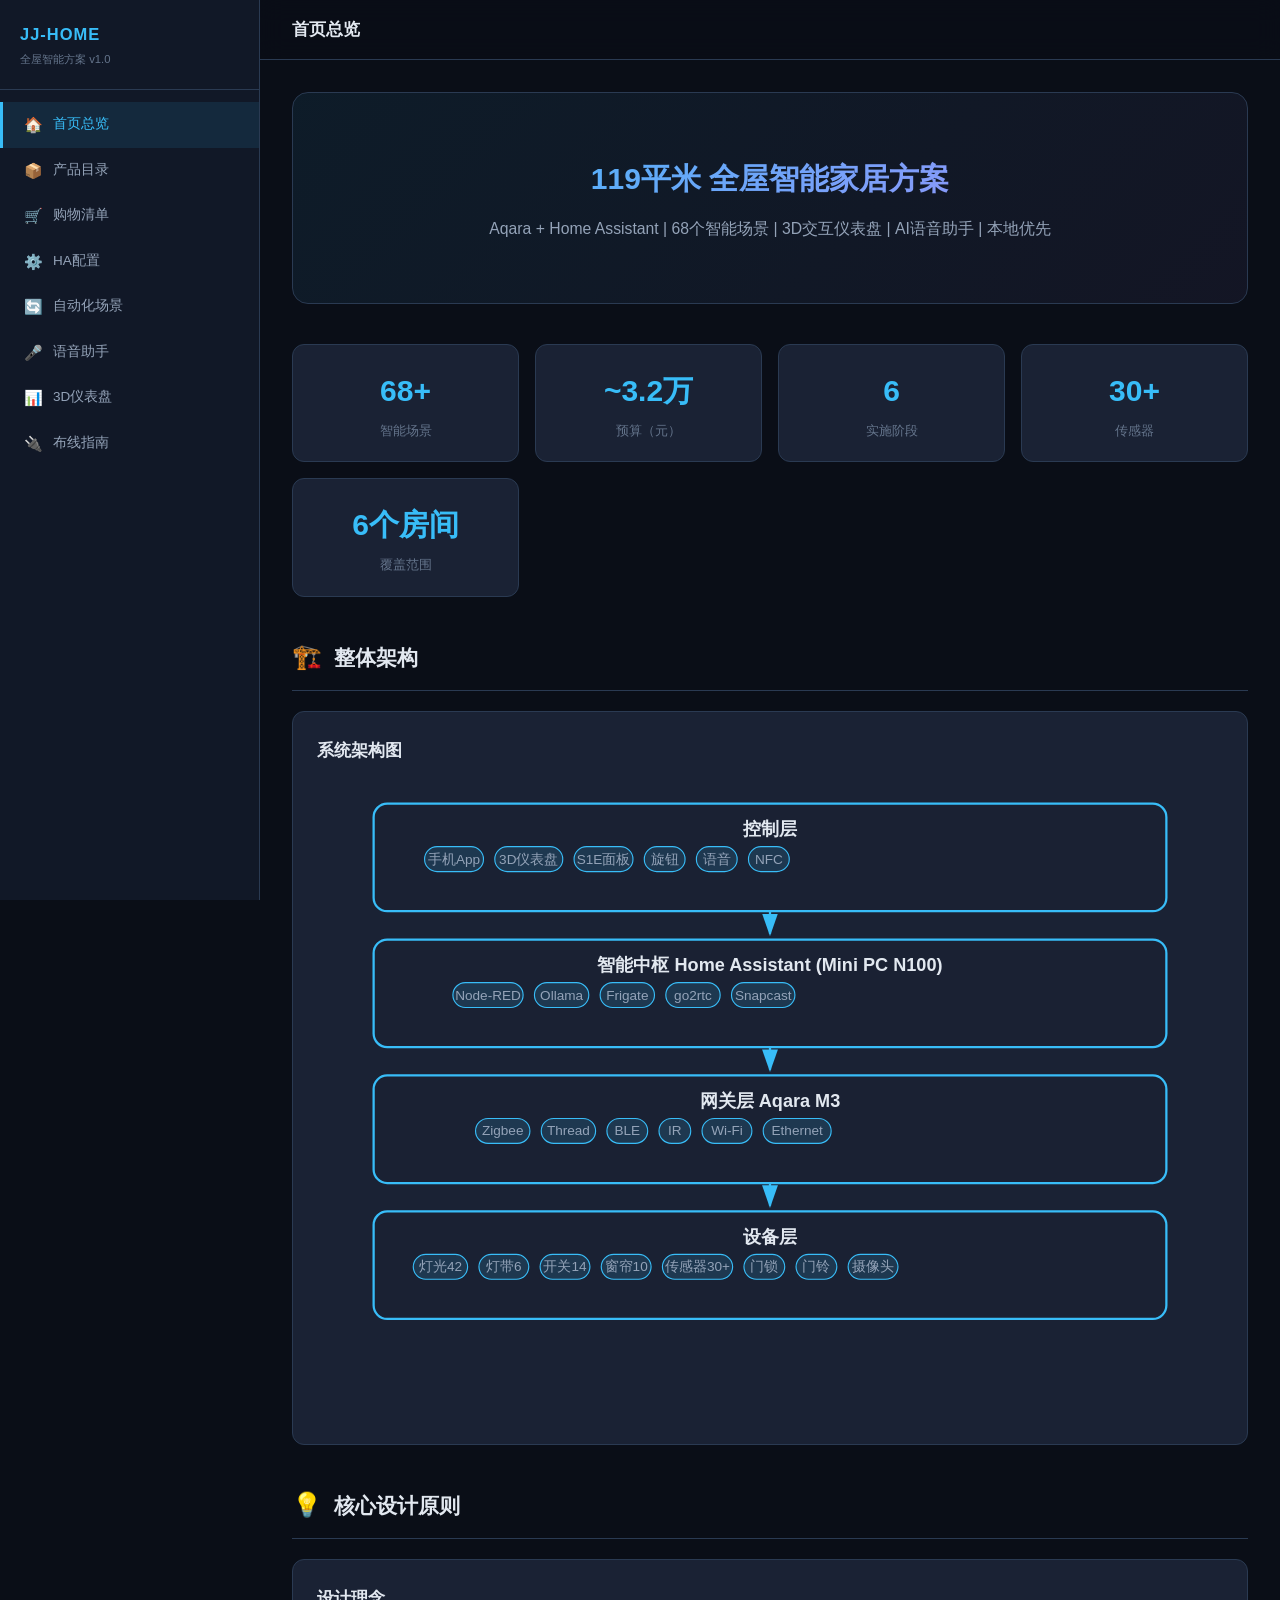
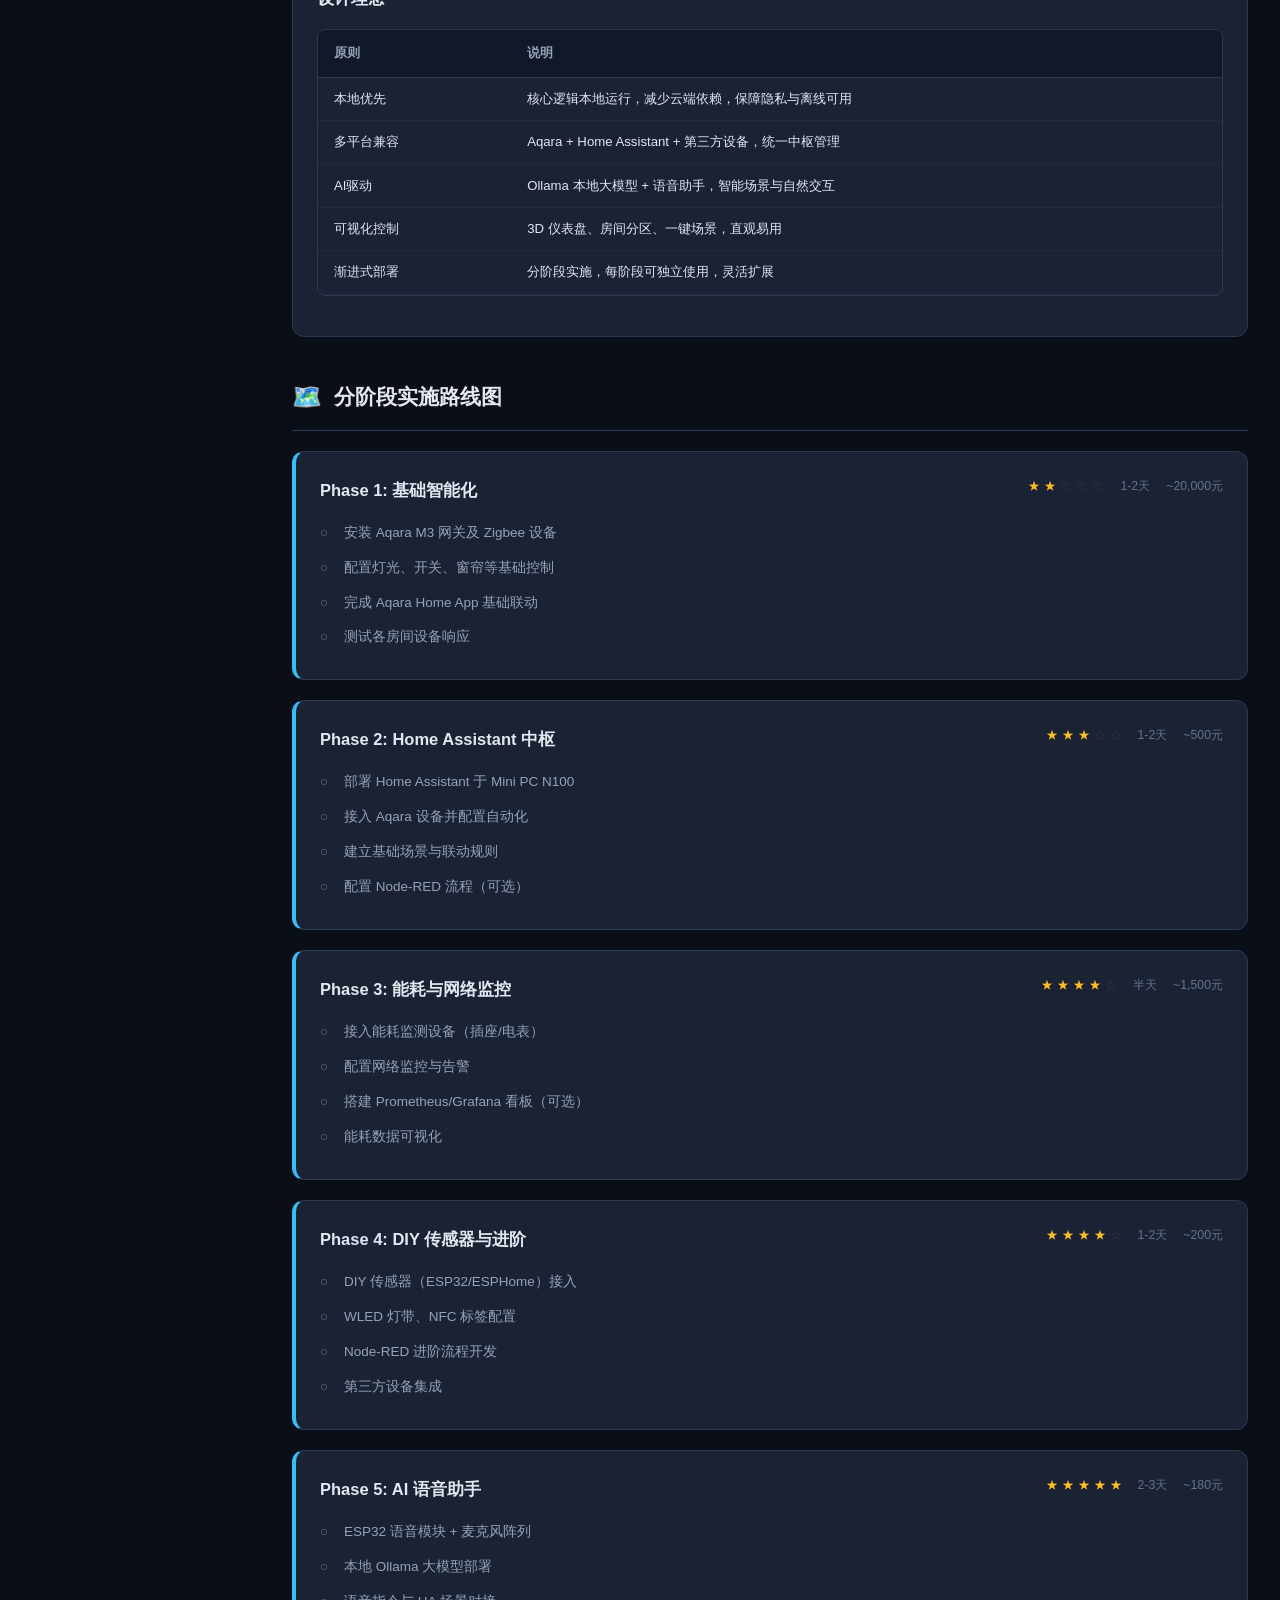
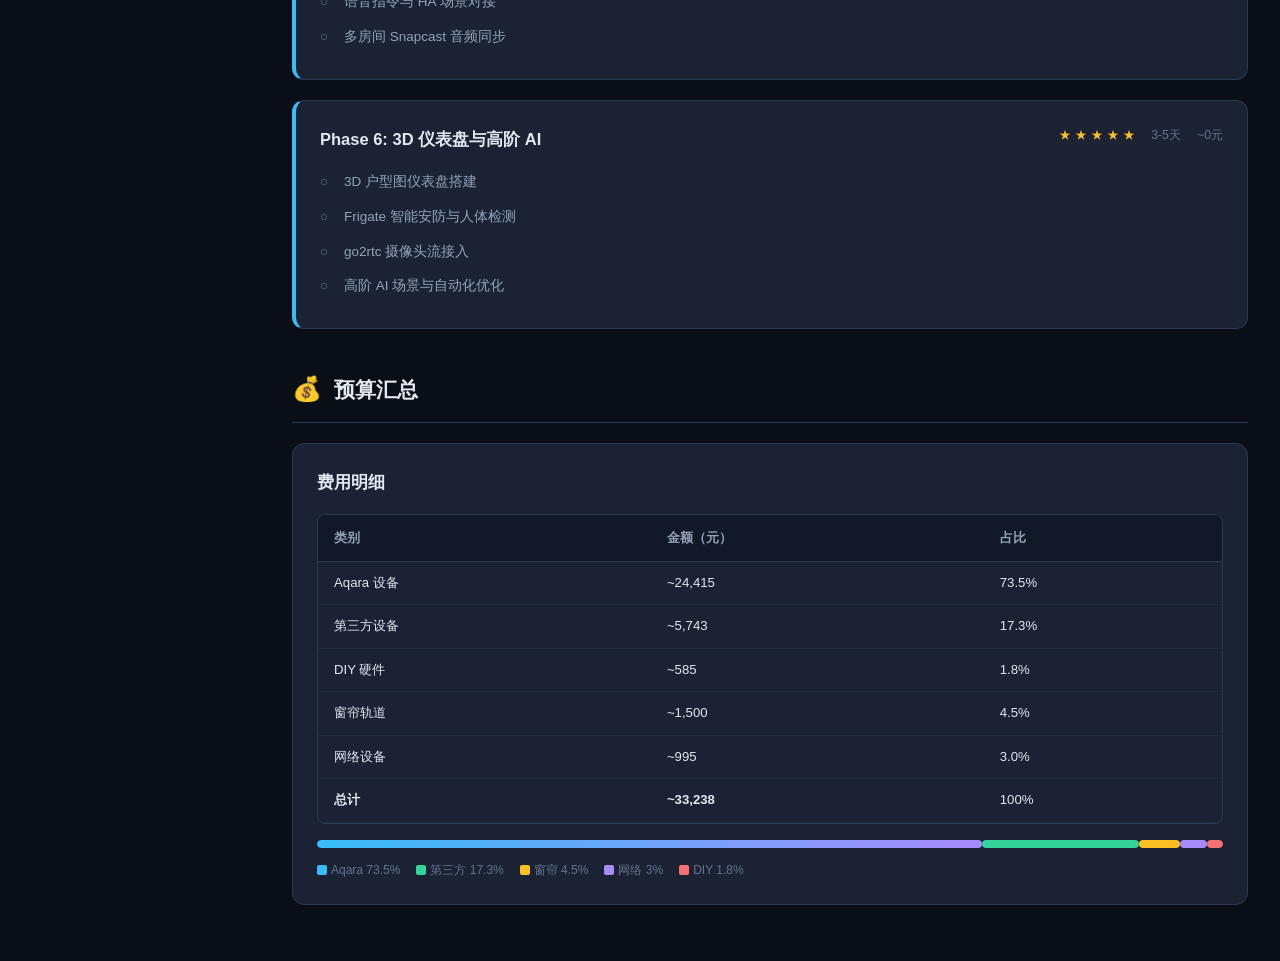
==== site/index.html @ d819ae67 "feat: 全屋智能方案 v1.0 — 完整文档、前端页面及 AI Skills 包含内容： - Aqara 产品目录（已验证官网/京东购买链接） - 购物清单（按批次分组，含预算汇总） - Home" ====
<!DOCTYPE html>
<html lang="zh-CN">
<head>
  <meta charset="UTF-8">
  <meta name="viewport" content="width=device-width, initial-scale=1.0">
  <title>JJ-HOME 全屋智能方案 | 首页总览</title>
  <link rel="stylesheet" href="css/style.css">
</head>
<body>
  <!-- 移动端遮罩 -->
  <div class="overlay" aria-hidden="true"></div>

  <!-- 侧边栏 -->
  <aside class="sidebar">
    <div class="sidebar-header">
      <h1>JJ-HOME</h1>
      <p class="subtitle">全屋智能方案 v1.0</p>
    </div>
    <nav class="sidebar-nav">
      <a href="index.html"><span class="nav-icon">🏠</span> 首页总览</a>
      <a href="products.html"><span class="nav-icon">📦</span> 产品目录</a>
      <a href="shopping.html"><span class="nav-icon">🛒</span> 购物清单</a>
      <a href="ha-setup.html"><span class="nav-icon">⚙️</span> HA配置</a>
      <a href="automations.html"><span class="nav-icon">🔄</span> 自动化场景</a>
      <a href="voice.html"><span class="nav-icon">🎤</span> 语音助手</a>
      <a href="dashboard.html"><span class="nav-icon">📊</span> 3D仪表盘</a>
      <a href="wiring.html"><span class="nav-icon">🔌</span> 布线指南</a>
    </nav>
  </aside>

  <!-- 主内容区 -->
  <main class="main">
    <header class="header">
      <button class="hamburger" aria-label="打开菜单">☰</button>
      <h1 class="page-title">首页总览</h1>
    </header>

    <div class="content">
      <!-- Hero 区域 -->
      <section class="hero">
        <h2>119平米 全屋智能家居方案</h2>
        <p>Aqara + Home Assistant | 68个智能场景 | 3D交互仪表盘 | AI语音助手 | 本地优先</p>
      </section>

      <!-- 统计卡片 -->
      <section class="stats-grid">
        <div class="stat-card">
          <div class="stat-value">68+</div>
          <div class="stat-label">智能场景</div>
        </div>
        <div class="stat-card">
          <div class="stat-value">~3.2万</div>
          <div class="stat-label">预算（元）</div>
        </div>
        <div class="stat-card">
          <div class="stat-value">6</div>
          <div class="stat-label">实施阶段</div>
        </div>
        <div class="stat-card">
          <div class="stat-value">30+</div>
          <div class="stat-label">传感器</div>
        </div>
        <div class="stat-card">
          <div class="stat-value">6个房间</div>
          <div class="stat-label">覆盖范围</div>
        </div>
      </section>

      <!-- 整体架构 -->
      <section class="section-header">
        <span class="section-icon">🏗️</span>
        <h2>整体架构</h2>
      </section>
      <div class="card">
        <h3>系统架构图</h3>
        <div class="svg-diagram">
          <svg viewBox="0 0 800 550" xmlns="http://www.w3.org/2000/svg">
          <defs>
            <marker id="arrowhead" markerWidth="10" markerHeight="7" refX="9" refY="3.5" orient="auto">
              <polygon points="0 0, 10 3.5, 0 7" fill="#38bdf8"/>
            </marker>
          </defs>
          <!-- Layer 1: 控制层 -->
          <rect x="50" y="20" width="700" height="95" rx="12" ry="12" fill="rgba(26, 34, 52, 0.9)" stroke="#38bdf8" stroke-width="2"/>
          <text x="400" y="48" text-anchor="middle" fill="#e2e8f0" font-size="16" font-weight="600">控制层</text>
          <g fill="#94a3b8" font-size="12">
            <rect x="95" y="58" width="52" height="22" rx="11" ry="11" fill="rgba(56, 189, 248, 0.15)" stroke="#38bdf8" stroke-width="1"/>
            <text x="121" y="73" text-anchor="middle">手机App</text>
            <rect x="157" y="58" width="60" height="22" rx="11" ry="11" fill="rgba(56, 189, 248, 0.15)" stroke="#38bdf8" stroke-width="1"/>
            <text x="187" y="73" text-anchor="middle">3D仪表盘</text>
            <rect x="227" y="58" width="52" height="22" rx="11" ry="11" fill="rgba(56, 189, 248, 0.15)" stroke="#38bdf8" stroke-width="1"/>
            <text x="253" y="73" text-anchor="middle">S1E面板</text>
            <rect x="289" y="58" width="36" height="22" rx="11" ry="11" fill="rgba(56, 189, 248, 0.15)" stroke="#38bdf8" stroke-width="1"/>
            <text x="307" y="73" text-anchor="middle">旋钮</text>
            <rect x="335" y="58" width="36" height="22" rx="11" ry="11" fill="rgba(56, 189, 248, 0.15)" stroke="#38bdf8" stroke-width="1"/>
            <text x="353" y="73" text-anchor="middle">语音</text>
            <rect x="381" y="58" width="36" height="22" rx="11" ry="11" fill="rgba(56, 189, 248, 0.15)" stroke="#38bdf8" stroke-width="1"/>
            <text x="399" y="73" text-anchor="middle">NFC</text>
          </g>
          <!-- Arrow 1 -->
          <line x1="400" y1="115" x2="400" y2="135" stroke="#38bdf8" stroke-width="2" marker-end="url(#arrowhead)"/>
          <!-- Layer 2: 智能中枢 -->
          <rect x="50" y="140" width="700" height="95" rx="12" ry="12" fill="rgba(26, 34, 52, 0.9)" stroke="#38bdf8" stroke-width="2"/>
          <text x="400" y="168" text-anchor="middle" fill="#e2e8f0" font-size="16" font-weight="600">智能中枢 Home Assistant (Mini PC N100)</text>
          <g fill="#94a3b8" font-size="12">
            <rect x="120" y="178" width="62" height="22" rx="11" ry="11" fill="rgba(56, 189, 248, 0.15)" stroke="#38bdf8" stroke-width="1"/>
            <text x="151" y="193" text-anchor="middle">Node-RED</text>
            <rect x="192" y="178" width="48" height="22" rx="11" ry="11" fill="rgba(56, 189, 248, 0.15)" stroke="#38bdf8" stroke-width="1"/>
            <text x="216" y="193" text-anchor="middle">Ollama</text>
            <rect x="250" y="178" width="48" height="22" rx="11" ry="11" fill="rgba(56, 189, 248, 0.15)" stroke="#38bdf8" stroke-width="1"/>
            <text x="274" y="193" text-anchor="middle">Frigate</text>
            <rect x="308" y="178" width="48" height="22" rx="11" ry="11" fill="rgba(56, 189, 248, 0.15)" stroke="#38bdf8" stroke-width="1"/>
            <text x="332" y="193" text-anchor="middle">go2rtc</text>
            <rect x="366" y="178" width="56" height="22" rx="11" ry="11" fill="rgba(56, 189, 248, 0.15)" stroke="#38bdf8" stroke-width="1"/>
            <text x="394" y="193" text-anchor="middle">Snapcast</text>
          </g>
          <!-- Arrow 2 -->
          <line x1="400" y1="235" x2="400" y2="255" stroke="#38bdf8" stroke-width="2" marker-end="url(#arrowhead)"/>
          <!-- Layer 3: 网关层 -->
          <rect x="50" y="260" width="700" height="95" rx="12" ry="12" fill="rgba(26, 34, 52, 0.9)" stroke="#38bdf8" stroke-width="2"/>
          <text x="400" y="288" text-anchor="middle" fill="#e2e8f0" font-size="16" font-weight="600">网关层 Aqara M3</text>
          <g fill="#94a3b8" font-size="12">
            <rect x="140" y="298" width="48" height="22" rx="11" ry="11" fill="rgba(56, 189, 248, 0.15)" stroke="#38bdf8" stroke-width="1"/>
            <text x="164" y="313" text-anchor="middle">Zigbee</text>
            <rect x="198" y="298" width="48" height="22" rx="11" ry="11" fill="rgba(56, 189, 248, 0.15)" stroke="#38bdf8" stroke-width="1"/>
            <text x="222" y="313" text-anchor="middle">Thread</text>
            <rect x="256" y="298" width="36" height="22" rx="11" ry="11" fill="rgba(56, 189, 248, 0.15)" stroke="#38bdf8" stroke-width="1"/>
            <text x="274" y="313" text-anchor="middle">BLE</text>
            <rect x="302" y="298" width="28" height="22" rx="11" ry="11" fill="rgba(56, 189, 248, 0.15)" stroke="#38bdf8" stroke-width="1"/>
            <text x="316" y="313" text-anchor="middle">IR</text>
            <rect x="340" y="298" width="44" height="22" rx="11" ry="11" fill="rgba(56, 189, 248, 0.15)" stroke="#38bdf8" stroke-width="1"/>
            <text x="362" y="313" text-anchor="middle">Wi-Fi</text>
            <rect x="394" y="298" width="60" height="22" rx="11" ry="11" fill="rgba(56, 189, 248, 0.15)" stroke="#38bdf8" stroke-width="1"/>
            <text x="424" y="313" text-anchor="middle">Ethernet</text>
          </g>
          <!-- Arrow 3 -->
          <line x1="400" y1="355" x2="400" y2="375" stroke="#38bdf8" stroke-width="2" marker-end="url(#arrowhead)"/>
          <!-- Layer 4: 设备层 -->
          <rect x="50" y="380" width="700" height="95" rx="12" ry="12" fill="rgba(26, 34, 52, 0.9)" stroke="#38bdf8" stroke-width="2"/>
          <text x="400" y="408" text-anchor="middle" fill="#e2e8f0" font-size="16" font-weight="600">设备层</text>
          <g fill="#94a3b8" font-size="12">
            <rect x="85" y="418" width="48" height="22" rx="11" ry="11" fill="rgba(56, 189, 248, 0.15)" stroke="#38bdf8" stroke-width="1"/>
            <text x="109" y="433" text-anchor="middle">灯光42</text>
            <rect x="143" y="418" width="44" height="22" rx="11" ry="11" fill="rgba(56, 189, 248, 0.15)" stroke="#38bdf8" stroke-width="1"/>
            <text x="165" y="433" text-anchor="middle">灯带6</text>
            <rect x="197" y="418" width="44" height="22" rx="11" ry="11" fill="rgba(56, 189, 248, 0.15)" stroke="#38bdf8" stroke-width="1"/>
            <text x="219" y="433" text-anchor="middle">开关14</text>
            <rect x="251" y="418" width="44" height="22" rx="11" ry="11" fill="rgba(56, 189, 248, 0.15)" stroke="#38bdf8" stroke-width="1"/>
            <text x="273" y="433" text-anchor="middle">窗帘10</text>
            <rect x="305" y="418" width="62" height="22" rx="11" ry="11" fill="rgba(56, 189, 248, 0.15)" stroke="#38bdf8" stroke-width="1"/>
            <text x="336" y="433" text-anchor="middle">传感器30+</text>
            <rect x="377" y="418" width="36" height="22" rx="11" ry="11" fill="rgba(56, 189, 248, 0.15)" stroke="#38bdf8" stroke-width="1"/>
            <text x="395" y="433" text-anchor="middle">门锁</text>
            <rect x="423" y="418" width="36" height="22" rx="11" ry="11" fill="rgba(56, 189, 248, 0.15)" stroke="#38bdf8" stroke-width="1"/>
            <text x="441" y="433" text-anchor="middle">门铃</text>
            <rect x="469" y="418" width="44" height="22" rx="11" ry="11" fill="rgba(56, 189, 248, 0.15)" stroke="#38bdf8" stroke-width="1"/>
            <text x="491" y="433" text-anchor="middle">摄像头</text>
          </g>
          </svg>
        </div>
      </div>

      <!-- 核心设计原则 -->
      <section class="section-header">
        <span class="section-icon">💡</span>
        <h2>核心设计原则</h2>
      </section>
      <div class="card">
        <h3>设计理念</h3>
        <div class="table-wrapper">
          <table>
            <thead>
              <tr>
                <th>原则</th>
                <th>说明</th>
              </tr>
            </thead>
            <tbody>
              <tr>
                <td>本地优先</td>
                <td>核心逻辑本地运行，减少云端依赖，保障隐私与离线可用</td>
              </tr>
              <tr>
                <td>多平台兼容</td>
                <td>Aqara + Home Assistant + 第三方设备，统一中枢管理</td>
              </tr>
              <tr>
                <td>AI驱动</td>
                <td>Ollama 本地大模型 + 语音助手，智能场景与自然交互</td>
              </tr>
              <tr>
                <td>可视化控制</td>
                <td>3D 仪表盘、房间分区、一键场景，直观易用</td>
              </tr>
              <tr>
                <td>渐进式部署</td>
                <td>分阶段实施，每阶段可独立使用，灵活扩展</td>
              </tr>
            </tbody>
          </table>
        </div>
      </div>

      <!-- 分阶段实施路线图 -->
      <section class="section-header">
        <span class="section-icon">🗺️</span>
        <h2>分阶段实施路线图</h2>
      </section>

      <div class="phase-card">
        <div class="phase-header">
          <h3>Phase 1: 基础智能化</h3>
          <div class="phase-meta">
            <span class="difficulty"><span class="star">★</span><span class="star">★</span><span class="star-empty">☆</span><span class="star-empty">☆</span><span class="star-empty">☆</span></span>
            <span>1-2天</span>
            <span>~20,000元</span>
          </div>
        </div>
        <ul class="checklist">
          <li>安装 Aqara M3 网关及 Zigbee 设备</li>
          <li>配置灯光、开关、窗帘等基础控制</li>
          <li>完成 Aqara Home App 基础联动</li>
          <li>测试各房间设备响应</li>
        </ul>
      </div>

      <div class="phase-card">
        <div class="phase-header">
          <h3>Phase 2: Home Assistant 中枢</h3>
          <div class="phase-meta">
            <span class="difficulty"><span class="star">★</span><span class="star">★</span><span class="star">★</span><span class="star-empty">☆</span><span class="star-empty">☆</span></span>
            <span>1-2天</span>
            <span>~500元</span>
          </div>
        </div>
        <ul class="checklist">
          <li>部署 Home Assistant 于 Mini PC N100</li>
          <li>接入 Aqara 设备并配置自动化</li>
          <li>建立基础场景与联动规则</li>
          <li>配置 Node-RED 流程（可选）</li>
        </ul>
      </div>

      <div class="phase-card">
        <div class="phase-header">
          <h3>Phase 3: 能耗与网络监控</h3>
          <div class="phase-meta">
            <span class="difficulty"><span class="star">★</span><span class="star">★</span><span class="star">★</span><span class="star">★</span><span class="star-empty">☆</span></span>
            <span>半天</span>
            <span>~1,500元</span>
          </div>
        </div>
        <ul class="checklist">
          <li>接入能耗监测设备（插座/电表）</li>
          <li>配置网络监控与告警</li>
          <li>搭建 Prometheus/Grafana 看板（可选）</li>
          <li>能耗数据可视化</li>
        </ul>
      </div>

      <div class="phase-card">
        <div class="phase-header">
          <h3>Phase 4: DIY 传感器与进阶</h3>
          <div class="phase-meta">
            <span class="difficulty"><span class="star">★</span><span class="star">★</span><span class="star">★</span><span class="star">★</span><span class="star-empty">☆</span></span>
            <span>1-2天</span>
            <span>~200元</span>
          </div>
        </div>
        <ul class="checklist">
          <li>DIY 传感器（ESP32/ESPHome）接入</li>
          <li>WLED 灯带、NFC 标签配置</li>
          <li>Node-RED 进阶流程开发</li>
          <li>第三方设备集成</li>
        </ul>
      </div>

      <div class="phase-card">
        <div class="phase-header">
          <h3>Phase 5: AI 语音助手</h3>
          <div class="phase-meta">
            <span class="difficulty"><span class="star">★</span><span class="star">★</span><span class="star">★</span><span class="star">★</span><span class="star">★</span></span>
            <span>2-3天</span>
            <span>~180元</span>
          </div>
        </div>
        <ul class="checklist">
          <li>ESP32 语音模块 + 麦克风阵列</li>
          <li>本地 Ollama 大模型部署</li>
          <li>语音指令与 HA 场景对接</li>
          <li>多房间 Snapcast 音频同步</li>
        </ul>
      </div>

      <div class="phase-card">
        <div class="phase-header">
          <h3>Phase 6: 3D 仪表盘与高阶 AI</h3>
          <div class="phase-meta">
            <span class="difficulty"><span class="star">★</span><span class="star">★</span><span class="star">★</span><span class="star">★</span><span class="star">★</span></span>
            <span>3-5天</span>
            <span>~0元</span>
          </div>
        </div>
        <ul class="checklist">
          <li>3D 户型图仪表盘搭建</li>
          <li>Frigate 智能安防与人体检测</li>
          <li>go2rtc 摄像头流接入</li>
          <li>高阶 AI 场景与自动化优化</li>
        </ul>
      </div>

      <!-- 预算汇总 -->
      <section class="section-header">
        <span class="section-icon">💰</span>
        <h2>预算汇总</h2>
      </section>
      <div class="card">
        <h3>费用明细</h3>
        <div class="table-wrapper">
          <table>
            <thead>
              <tr>
                <th>类别</th>
                <th>金额（元）</th>
                <th>占比</th>
              </tr>
            </thead>
            <tbody>
              <tr>
                <td>Aqara 设备</td>
                <td>~24,415</td>
                <td>73.5%</td>
              </tr>
              <tr>
                <td>第三方设备</td>
                <td>~5,743</td>
                <td>17.3%</td>
              </tr>
              <tr>
                <td>DIY 硬件</td>
                <td>~585</td>
                <td>1.8%</td>
              </tr>
              <tr>
                <td>窗帘轨道</td>
                <td>~1,500</td>
                <td>4.5%</td>
              </tr>
              <tr>
                <td>网络设备</td>
                <td>~995</td>
                <td>3.0%</td>
              </tr>
              <tr>
                <td><strong>总计</strong></td>
                <td><strong>~33,238</strong></td>
                <td>100%</td>
              </tr>
            </tbody>
          </table>
        </div>
        <div class="budget-bar" style="display: flex;">
          <div class="fill" style="flex: 73.5; background: linear-gradient(90deg, var(--accent), var(--purple));"></div>
          <div class="fill" style="flex: 17.3; background: var(--green);"></div>
          <div class="fill" style="flex: 4.5; background: var(--yellow);"></div>
          <div class="fill" style="flex: 3; background: var(--purple);"></div>
          <div class="fill" style="flex: 1.8; background: var(--red);"></div>
        </div>
        <div style="display: flex; flex-wrap: wrap; gap: 16px; margin-top: 12px; font-size: .8rem; color: var(--text-muted);">
          <span><span style="display: inline-block; width: 10px; height: 10px; background: var(--accent); border-radius: 2px; vertical-align: middle; margin-right: 4px;"></span>Aqara 73.5%</span>
          <span><span style="display: inline-block; width: 10px; height: 10px; background: var(--green); border-radius: 2px; vertical-align: middle; margin-right: 4px;"></span>第三方 17.3%</span>
          <span><span style="display: inline-block; width: 10px; height: 10px; background: var(--yellow); border-radius: 2px; vertical-align: middle; margin-right: 4px;"></span>窗帘 4.5%</span>
          <span><span style="display: inline-block; width: 10px; height: 10px; background: var(--purple); border-radius: 2px; vertical-align: middle; margin-right: 4px;"></span>网络 3%</span>
          <span><span style="display: inline-block; width: 10px; height: 10px; background: var(--red); border-radius: 2px; vertical-align: middle; margin-right: 4px;"></span>DIY 1.8%</span>
        </div>
      </div>
    </div>
  </main>

  <script src="js/main.js"></script>
</body>
</html>
---- site/css/style.css ----
:root {
  --bg-primary: #0a0e17;
  --bg-secondary: #111827;
  --bg-card: #1a2234;
  --bg-card-hover: #1e2a3f;
  --border: #2a3a52;
  --text-primary: #e2e8f0;
  --text-secondary: #94a3b8;
  --text-muted: #64748b;
  --accent: #38bdf8;
  --accent-hover: #7dd3fc;
  --accent-dim: rgba(56, 189, 248, 0.1);
  --green: #34d399;
  --yellow: #fbbf24;
  --red: #f87171;
  --purple: #a78bfa;
  --sidebar-width: 260px;
  --header-height: 60px;
}

* { margin: 0; padding: 0; box-sizing: border-box; }

html {
  font-size: 15px;
  scroll-behavior: smooth;
}

body {
  font-family: -apple-system, BlinkMacSystemFont, 'Segoe UI', 'PingFang SC', 'Hiragino Sans GB', 'Microsoft YaHei', sans-serif;
  background: var(--bg-primary);
  color: var(--text-primary);
  line-height: 1.7;
  min-height: 100vh;
}

a { color: var(--accent); text-decoration: none; transition: color .2s; }
a:hover { color: var(--accent-hover); }

/* ===== SIDEBAR ===== */
.sidebar {
  position: fixed;
  top: 0;
  left: 0;
  width: var(--sidebar-width);
  height: 100vh;
  background: var(--bg-secondary);
  border-right: 1px solid var(--border);
  display: flex;
  flex-direction: column;
  z-index: 100;
  transition: transform .3s ease;
}

.sidebar-header {
  padding: 20px;
  border-bottom: 1px solid var(--border);
}

.sidebar-header h1 {
  font-size: 1.1rem;
  color: var(--accent);
  letter-spacing: 1px;
}

.sidebar-header .subtitle {
  font-size: .75rem;
  color: var(--text-muted);
  margin-top: 2px;
}

.sidebar-nav {
  flex: 1;
  overflow-y: auto;
  padding: 12px 0;
}

.sidebar-nav a {
  display: flex;
  align-items: center;
  gap: 10px;
  padding: 10px 20px;
  color: var(--text-secondary);
  font-size: .9rem;
  transition: all .2s;
  border-left: 3px solid transparent;
}

.sidebar-nav a:hover {
  background: var(--accent-dim);
  color: var(--text-primary);
}

.sidebar-nav a.active {
  color: var(--accent);
  background: var(--accent-dim);
  border-left-color: var(--accent);
}

.sidebar-nav a .nav-icon {
  width: 20px;
  text-align: center;
  font-size: 1rem;
}

/* ===== MAIN CONTENT ===== */
.main {
  margin-left: var(--sidebar-width);
  min-height: 100vh;
}

.header {
  position: sticky;
  top: 0;
  height: var(--header-height);
  background: rgba(10, 14, 23, 0.85);
  backdrop-filter: blur(12px);
  border-bottom: 1px solid var(--border);
  display: flex;
  align-items: center;
  padding: 0 32px;
  z-index: 50;
}

.header .page-title {
  font-size: 1.1rem;
  font-weight: 600;
}

.hamburger {
  display: none;
  background: none;
  border: none;
  color: var(--text-primary);
  font-size: 1.5rem;
  cursor: pointer;
  margin-right: 16px;
}

.content {
  padding: 32px;
  max-width: 1200px;
}

/* ===== HERO SECTION ===== */
.hero {
  text-align: center;
  padding: 60px 20px;
  background: linear-gradient(135deg, rgba(56, 189, 248, 0.08), rgba(167, 139, 250, 0.06));
  border-radius: 16px;
  border: 1px solid var(--border);
  margin-bottom: 40px;
}

.hero h2 {
  font-size: 2rem;
  margin-bottom: 12px;
  background: linear-gradient(135deg, var(--accent), var(--purple));
  -webkit-background-clip: text;
  -webkit-text-fill-color: transparent;
  background-clip: text;
}

.hero p {
  color: var(--text-secondary);
  font-size: 1.05rem;
  max-width: 600px;
  margin: 0 auto;
}

/* ===== STAT CARDS ===== */
.stats-grid {
  display: grid;
  grid-template-columns: repeat(auto-fit, minmax(200px, 1fr));
  gap: 16px;
  margin-bottom: 40px;
}

.stat-card {
  background: var(--bg-card);
  border: 1px solid var(--border);
  border-radius: 12px;
  padding: 20px;
  text-align: center;
  transition: transform .2s, border-color .2s;
}

.stat-card:hover {
  transform: translateY(-2px);
  border-color: var(--accent);
}

.stat-card .stat-value {
  font-size: 2rem;
  font-weight: 700;
  color: var(--accent);
}

.stat-card .stat-label {
  color: var(--text-muted);
  font-size: .85rem;
  margin-top: 4px;
}

/* ===== CARDS ===== */
.card {
  background: var(--bg-card);
  border: 1px solid var(--border);
  border-radius: 12px;
  padding: 24px;
  margin-bottom: 24px;
  transition: border-color .2s;
}

.card:hover { border-color: var(--accent); }

.card h3 {
  font-size: 1.15rem;
  margin-bottom: 16px;
  display: flex;
  align-items: center;
  gap: 8px;
}

/* ===== PRODUCT GRID ===== */
.product-grid {
  display: grid;
  grid-template-columns: repeat(auto-fill, minmax(260px, 1fr));
  gap: 20px;
  margin-bottom: 32px;
}

.product-card {
  background: var(--bg-card);
  border: 1px solid var(--border);
  border-radius: 12px;
  overflow: hidden;
  transition: transform .2s, border-color .2s, box-shadow .2s;
}

.product-card:hover {
  transform: translateY(-4px);
  border-color: var(--accent);
  box-shadow: 0 8px 32px rgba(56, 189, 248, 0.1);
}

.product-card .product-img {
  width: 100%;
  height: 200px;
  object-fit: contain;
  background: #0d1525;
  padding: 16px;
}

.product-card .product-placeholder {
  width: 100%;
  height: 200px;
  background: linear-gradient(135deg, #111d2e, #162236);
  display: flex;
  align-items: center;
  justify-content: center;
  font-size: 3rem;
}

.product-card .product-info {
  padding: 16px;
}

.product-card .product-name {
  font-size: .95rem;
  font-weight: 600;
  margin-bottom: 4px;
}

.product-card .product-model {
  font-size: .8rem;
  color: var(--text-muted);
  margin-bottom: 8px;
}

.product-card .product-price {
  font-size: 1.1rem;
  font-weight: 700;
  color: var(--green);
}

.product-card .product-tags {
  display: flex;
  gap: 6px;
  flex-wrap: wrap;
  margin-top: 8px;
}

/* ===== TAGS / BADGES ===== */
.tag {
  display: inline-block;
  padding: 2px 8px;
  border-radius: 4px;
  font-size: .7rem;
  font-weight: 600;
  letter-spacing: .5px;
}

.tag-zigbee { background: rgba(52, 211, 153, 0.15); color: var(--green); }
.tag-wifi { background: rgba(56, 189, 248, 0.15); color: var(--accent); }
.tag-ble { background: rgba(167, 139, 250, 0.15); color: var(--purple); }
.tag-ir { background: rgba(251, 191, 36, 0.15); color: var(--yellow); }
.tag-thread { background: rgba(248, 113, 113, 0.15); color: var(--red); }

.difficulty {
  display: inline-flex;
  gap: 2px;
}

.difficulty .star { color: var(--yellow); }
.difficulty .star-empty { color: var(--text-muted); opacity: .3; }

/* ===== TABLES ===== */
.table-wrapper {
  overflow-x: auto;
  margin: 16px 0;
  border-radius: 8px;
  border: 1px solid var(--border);
}

table {
  width: 100%;
  border-collapse: collapse;
  font-size: .88rem;
}

thead {
  background: var(--bg-secondary);
}

th {
  padding: 12px 16px;
  text-align: left;
  font-weight: 600;
  color: var(--text-secondary);
  border-bottom: 1px solid var(--border);
  white-space: nowrap;
}

td {
  padding: 10px 16px;
  border-bottom: 1px solid rgba(42, 58, 82, 0.4);
}

tr:hover td {
  background: rgba(56, 189, 248, 0.03);
}

td.table-group {
  background: rgba(56, 189, 248, 0.08);
  font-weight: 600;
  color: var(--accent);
  padding: 8px 16px;
}

/* ===== CODE BLOCKS ===== */
pre {
  background: #0d1117;
  border: 1px solid var(--border);
  border-radius: 8px;
  padding: 16px;
  overflow-x: auto;
  margin: 12px 0;
  font-size: .85rem;
  line-height: 1.6;
}

code {
  font-family: 'JetBrains Mono', 'Fira Code', 'SF Mono', monospace;
  color: #e6edf3;
}

:not(pre) > code {
  background: rgba(56, 189, 248, 0.1);
  color: var(--accent);
  padding: 2px 6px;
  border-radius: 4px;
  font-size: .85em;
}

.code-label {
  display: inline-block;
  background: var(--accent);
  color: var(--bg-primary);
  padding: 2px 10px;
  border-radius: 4px 4px 0 0;
  font-size: .75rem;
  font-weight: 600;
  margin-bottom: -1px;
  position: relative;
  z-index: 1;
}

/* ===== TIMELINE ===== */
.timeline {
  position: relative;
  padding-left: 32px;
}

.timeline::before {
  content: '';
  position: absolute;
  left: 8px;
  top: 0;
  bottom: 0;
  width: 2px;
  background: var(--border);
}

.timeline-item {
  position: relative;
  margin-bottom: 32px;
}

.timeline-item::before {
  content: '';
  position: absolute;
  left: -28px;
  top: 6px;
  width: 12px;
  height: 12px;
  border-radius: 50%;
  background: var(--accent);
  border: 2px solid var(--bg-primary);
}

.timeline-item.done::before { background: var(--green); }

.timeline-item h4 {
  font-size: 1.05rem;
  margin-bottom: 4px;
}

.timeline-item .meta {
  font-size: .8rem;
  color: var(--text-muted);
  margin-bottom: 8px;
}

/* ===== ARCHITECTURE DIAGRAM ===== */
.arch-box {
  background: var(--bg-card);
  border: 1px solid var(--border);
  border-radius: 12px;
  padding: 20px;
  margin: 8px 0;
  font-family: monospace;
  white-space: pre;
  overflow-x: auto;
  font-size: .82rem;
  line-height: 1.5;
  color: var(--text-secondary);
}

/* ===== SECTION HEADERS ===== */
.section-header {
  display: flex;
  align-items: center;
  gap: 12px;
  margin: 40px 0 20px;
  padding-bottom: 12px;
  border-bottom: 1px solid var(--border);
}

.section-header h2 {
  font-size: 1.4rem;
}

.section-header .section-icon {
  font-size: 1.6rem;
}

/* ===== PHASE CARDS ===== */
.phase-card {
  background: var(--bg-card);
  border: 1px solid var(--border);
  border-radius: 12px;
  padding: 24px;
  margin-bottom: 20px;
  border-left: 4px solid var(--accent);
  transition: border-color .2s;
}

.phase-card:nth-child(2) { border-left-color: var(--green); }
.phase-card:nth-child(3) { border-left-color: var(--yellow); }
.phase-card:nth-child(4) { border-left-color: var(--purple); }
.phase-card:nth-child(5) { border-left-color: var(--red); }
.phase-card:nth-child(6) { border-left-color: #f472b6; }

.phase-header {
  display: flex;
  justify-content: space-between;
  align-items: flex-start;
  margin-bottom: 12px;
  flex-wrap: wrap;
  gap: 8px;
}

.phase-header h3 { font-size: 1.1rem; }

.phase-meta {
  display: flex;
  gap: 16px;
  font-size: .82rem;
  color: var(--text-muted);
}

.phase-meta span { display: flex; align-items: center; gap: 4px; }

.checklist {
  list-style: none;
  padding: 0;
}

.checklist li {
  padding: 6px 0;
  padding-left: 24px;
  position: relative;
  color: var(--text-secondary);
  font-size: .9rem;
}

.checklist li::before {
  content: '○';
  position: absolute;
  left: 0;
  color: var(--text-muted);
}

/* ===== WIRING DIAGRAM ASCII ===== */
.wiring-box {
  background: #0d1117;
  border: 1px solid var(--border);
  border-radius: 8px;
  padding: 16px 20px;
  font-family: 'JetBrains Mono', monospace;
  font-size: .82rem;
  line-height: 1.5;
  white-space: pre;
  overflow-x: auto;
  color: var(--accent);
}

/* ===== RESPONSIVE ===== */
@media (max-width: 768px) {
  .sidebar {
    transform: translateX(-100%);
  }

  .sidebar.open {
    transform: translateX(0);
  }

  .main {
    margin-left: 0;
  }

  .hamburger {
    display: block;
  }

  .content {
    padding: 20px 16px;
  }

  .hero h2 {
    font-size: 1.4rem;
  }

  .product-grid {
    grid-template-columns: repeat(auto-fill, minmax(200px, 1fr));
  }

  .stats-grid {
    grid-template-columns: repeat(2, 1fr);
  }
}

.overlay {
  display: none;
  position: fixed;
  inset: 0;
  background: rgba(0,0,0,.5);
  z-index: 90;
}

.overlay.open { display: block; }

/* ===== SCROLLBAR ===== */
::-webkit-scrollbar { width: 6px; height: 6px; }
::-webkit-scrollbar-track { background: var(--bg-primary); }
::-webkit-scrollbar-thumb { background: var(--border); border-radius: 3px; }
::-webkit-scrollbar-thumb:hover { background: var(--text-muted); }

/* ===== ROOM TABS ===== */
.room-tabs {
  display: flex;
  gap: 8px;
  flex-wrap: wrap;
  margin-bottom: 20px;
}

.room-tab {
  padding: 6px 16px;
  border-radius: 20px;
  border: 1px solid var(--border);
  background: var(--bg-card);
  color: var(--text-secondary);
  cursor: pointer;
  font-size: .85rem;
  transition: all .2s;
}

.room-tab:hover, .room-tab.active {
  background: var(--accent-dim);
  border-color: var(--accent);
  color: var(--accent);
}

/* ===== SCENE TABLE ENHANCEMENTS ===== */
.scene-row td:first-child {
  font-weight: 600;
  color: var(--accent);
}

/* ===== BUDGET BAR ===== */
.budget-bar {
  height: 8px;
  border-radius: 4px;
  background: var(--bg-secondary);
  overflow: hidden;
  margin: 8px 0;
}

.budget-bar .fill {
  height: 100%;
  border-radius: 4px;
  background: linear-gradient(90deg, var(--accent), var(--purple));
  transition: width .6s ease;
}

/* ===== COPY BUTTON ===== */
.code-wrapper {
  position: relative;
}

.copy-btn {
  position: absolute;
  top: 8px;
  right: 8px;
  background: var(--bg-card);
  border: 1px solid var(--border);
  color: var(--text-muted);
  padding: 4px 10px;
  border-radius: 4px;
  font-size: .75rem;
  cursor: pointer;
  transition: all .2s;
}

.copy-btn:hover {
  color: var(--accent);
  border-color: var(--accent);
}

/* ===== PRODUCT DRAWER ===== */
.drawer-overlay {
  display: none;
  position: fixed;
  inset: 0;
  background: rgba(0,0,0,.6);
  z-index: 200;
}

.drawer-overlay.open { display: block; }

.product-drawer {
  position: fixed;
  top: 0;
  right: 0;
  width: 480px;
  max-width: 90vw;
  height: 100vh;
  background: var(--bg-secondary);
  border-left: 1px solid var(--border);
  z-index: 210;
  transform: translateX(100%);
  transition: transform .3s ease;
  overflow-y: auto;
  display: flex;
  flex-direction: column;
}

.product-drawer.open { transform: translateX(0); }

.drawer-header {
  display: flex;
  justify-content: space-between;
  align-items: center;
  padding: 20px 24px;
  border-bottom: 1px solid var(--border);
  position: sticky;
  top: 0;
  background: var(--bg-secondary);
  z-index: 1;
}

.drawer-header h3 { font-size: 1rem; color: var(--text-primary); }

.drawer-close {
  background: none;
  border: 1px solid var(--border);
  color: var(--text-secondary);
  width: 32px;
  height: 32px;
  border-radius: 6px;
  cursor: pointer;
  font-size: 1.1rem;
  display: flex;
  align-items: center;
  justify-content: center;
  transition: all .2s;
}

.drawer-close:hover {
  border-color: var(--accent);
  color: var(--accent);
}

.drawer-body { padding: 24px; flex: 1; }

.drawer-img-wrap {
  width: 100%;
  height: 220px;
  background: #0d1525;
  border-radius: 8px;
  overflow: hidden;
  display: flex;
  align-items: center;
  justify-content: center;
  margin-bottom: 20px;
}

.drawer-product-img {
  max-width: 100%;
  max-height: 100%;
  object-fit: contain;
  padding: 16px;
}

.drawer-placeholder {
  font-size: 4rem;
  display: flex;
  align-items: center;
  justify-content: center;
  width: 100%;
  height: 100%;
}

.drawer-meta {
  display: flex;
  justify-content: space-between;
  align-items: baseline;
  margin-bottom: 16px;
  flex-wrap: wrap;
  gap: 8px;
}

.drawer-product-name { font-size: 1.2rem; font-weight: 700; }
.drawer-product-price { font-size: 1.3rem; font-weight: 700; color: var(--green); }
.drawer-product-model { font-size: .82rem; color: var(--text-muted); }
.drawer-product-protocol { font-size: .82rem; color: var(--accent); }

.drawer-section {
  margin-top: 20px;
  padding-top: 16px;
  border-top: 1px solid var(--border);
}

.drawer-section h4 {
  font-size: .9rem;
  color: var(--text-secondary);
  margin-bottom: 10px;
  text-transform: uppercase;
  letter-spacing: 1px;
}

.drawer-features {
  list-style: none;
  padding: 0;
}

.drawer-features li {
  padding: 4px 0 4px 20px;
  position: relative;
  font-size: .88rem;
  color: var(--text-secondary);
}

.drawer-features li::before {
  content: '✓';
  position: absolute;
  left: 0;
  color: var(--green);
  font-weight: bold;
}

.drawer-specs-table {
  width: 100%;
  border-collapse: collapse;
}

.drawer-specs-table td {
  padding: 6px 0;
  font-size: .85rem;
  border-bottom: 1px solid rgba(42, 58, 82, 0.3);
}

.drawer-specs-table td:first-child {
  color: var(--text-muted);
  width: 35%;
}

.drawer-install-text {
  font-size: .88rem;
  color: var(--text-secondary);
  line-height: 1.6;
}

.drawer-buy-btn {
  display: block;
  text-align: center;
  padding: 12px;
  margin-top: 24px;
  background: var(--accent);
  color: var(--bg-primary);
  border-radius: 8px;
  font-weight: 600;
  font-size: .95rem;
  transition: background .2s;
}

.drawer-buy-btn:hover {
  background: var(--accent-hover);
  color: var(--bg-primary);
}

/* ===== CLICKABLE PRODUCT IN TABLE ===== */
.product-link {
  color: var(--accent);
  cursor: pointer;
  text-decoration: none;
  border-bottom: 1px dashed rgba(56, 189, 248, 0.3);
  transition: border-color .2s;
}

.product-link:hover {
  border-bottom-color: var(--accent);
}

/* ===== SVG DIAGRAMS ===== */
.svg-diagram {
  width: 100%;
  overflow-x: auto;
  margin: 16px 0;
}

.svg-diagram svg {
  display: block;
  margin: 0 auto;
  max-width: 100%;
  height: auto;
}

.svg-diagram text {
  font-family: -apple-system, BlinkMacSystemFont, 'PingFang SC', sans-serif;
}

.product-card[data-product-id] {
  cursor: pointer;
}
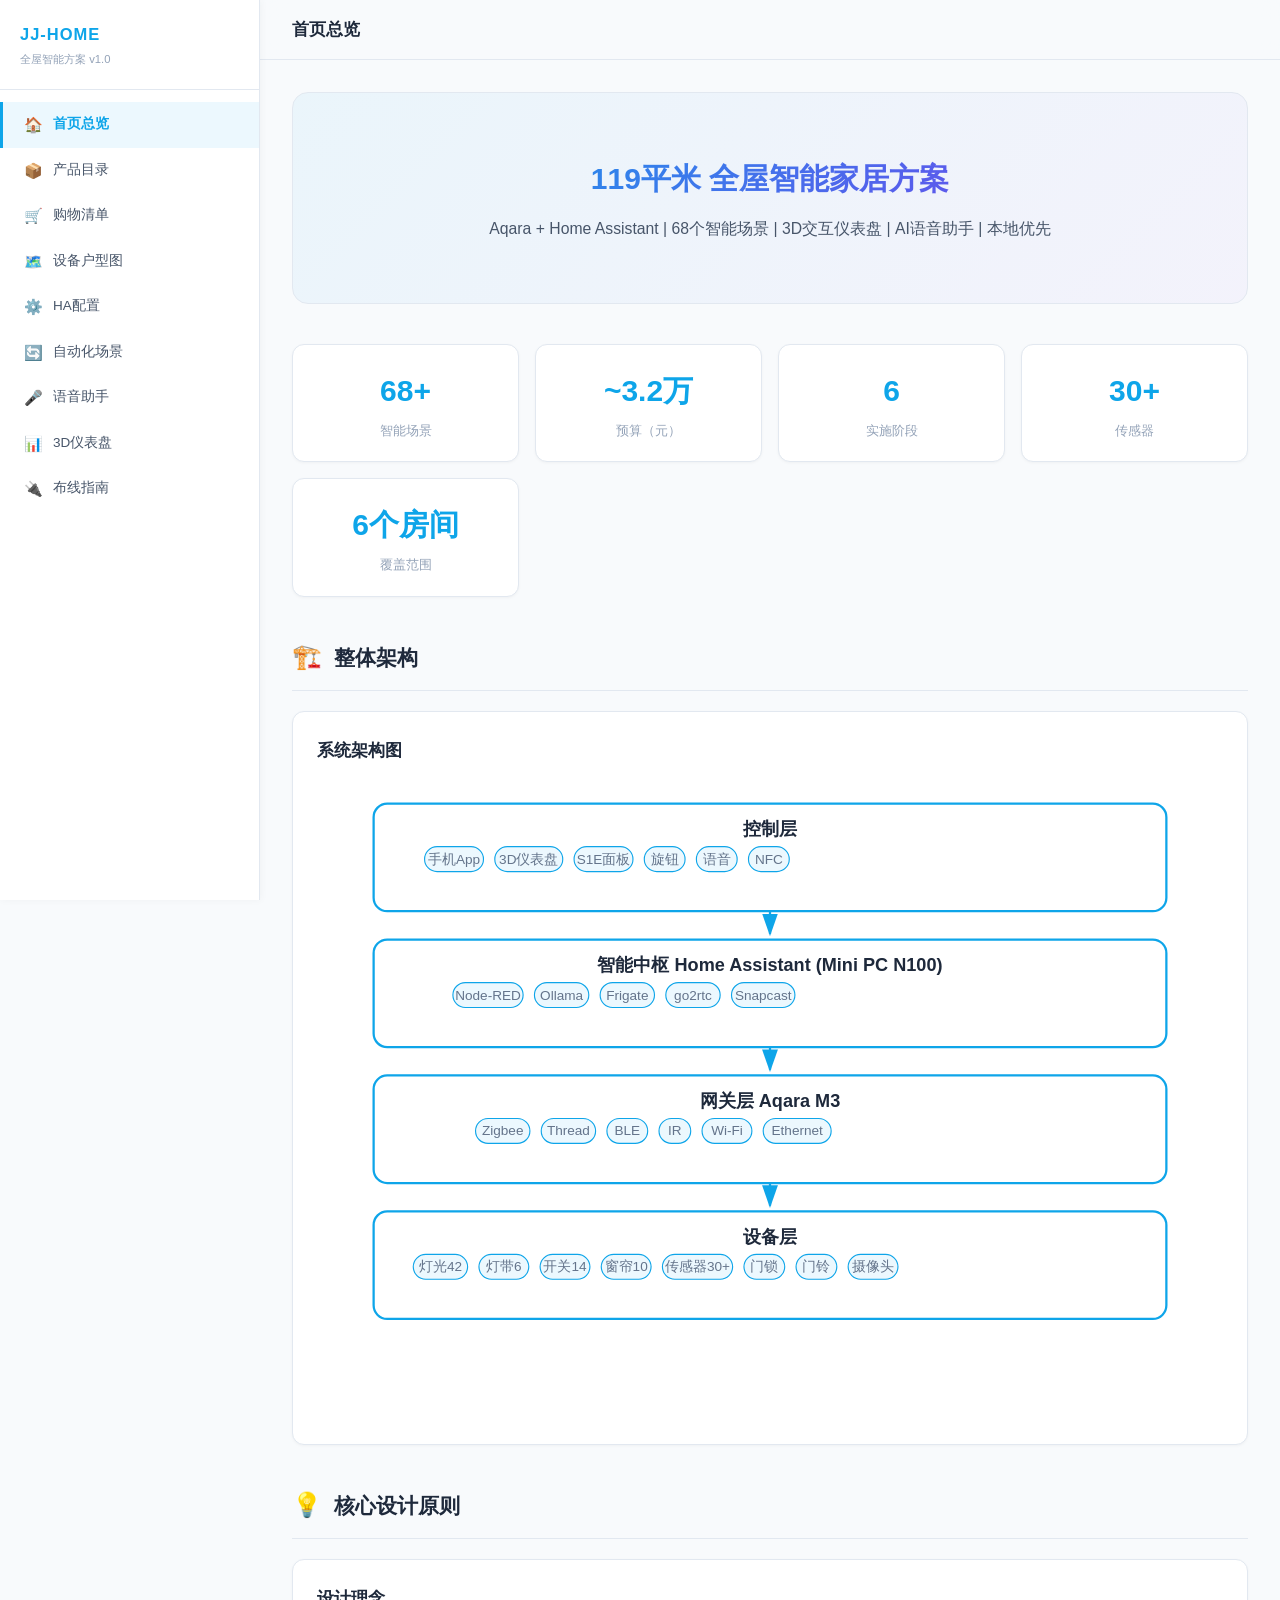
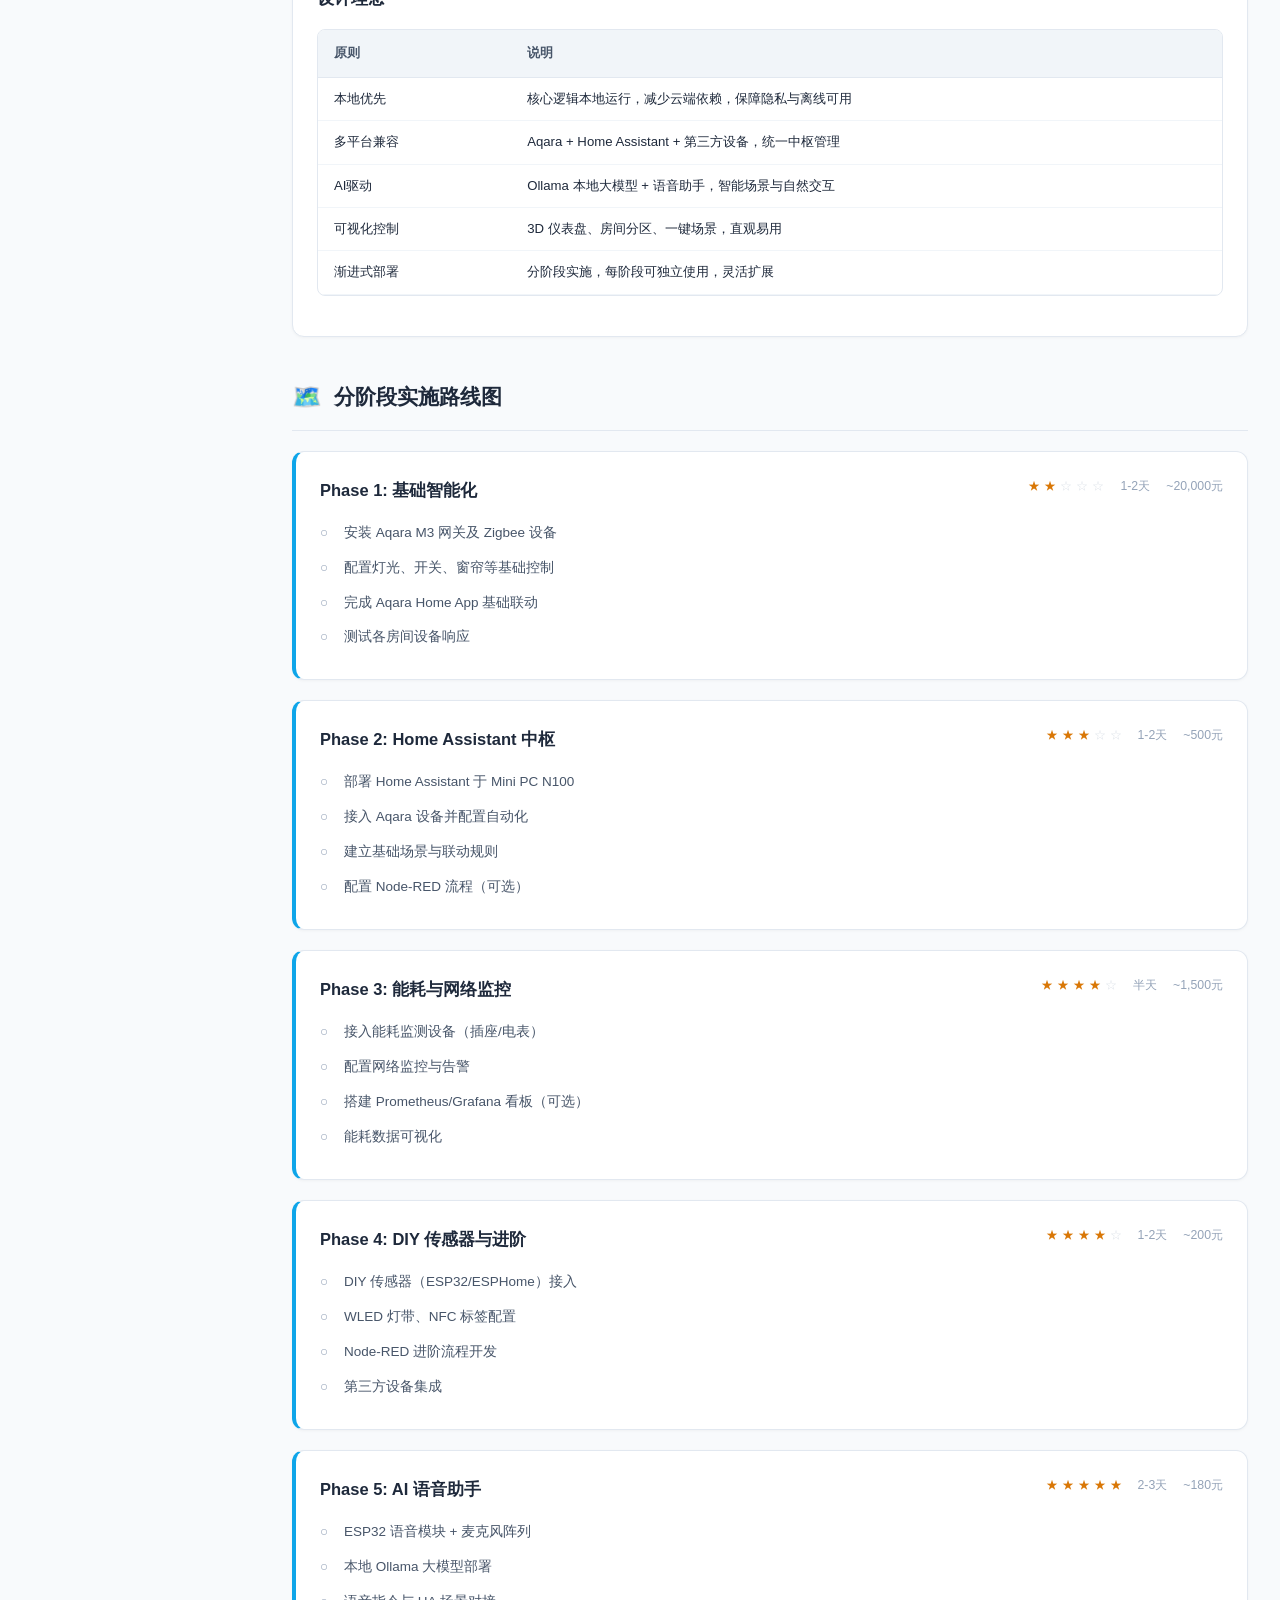
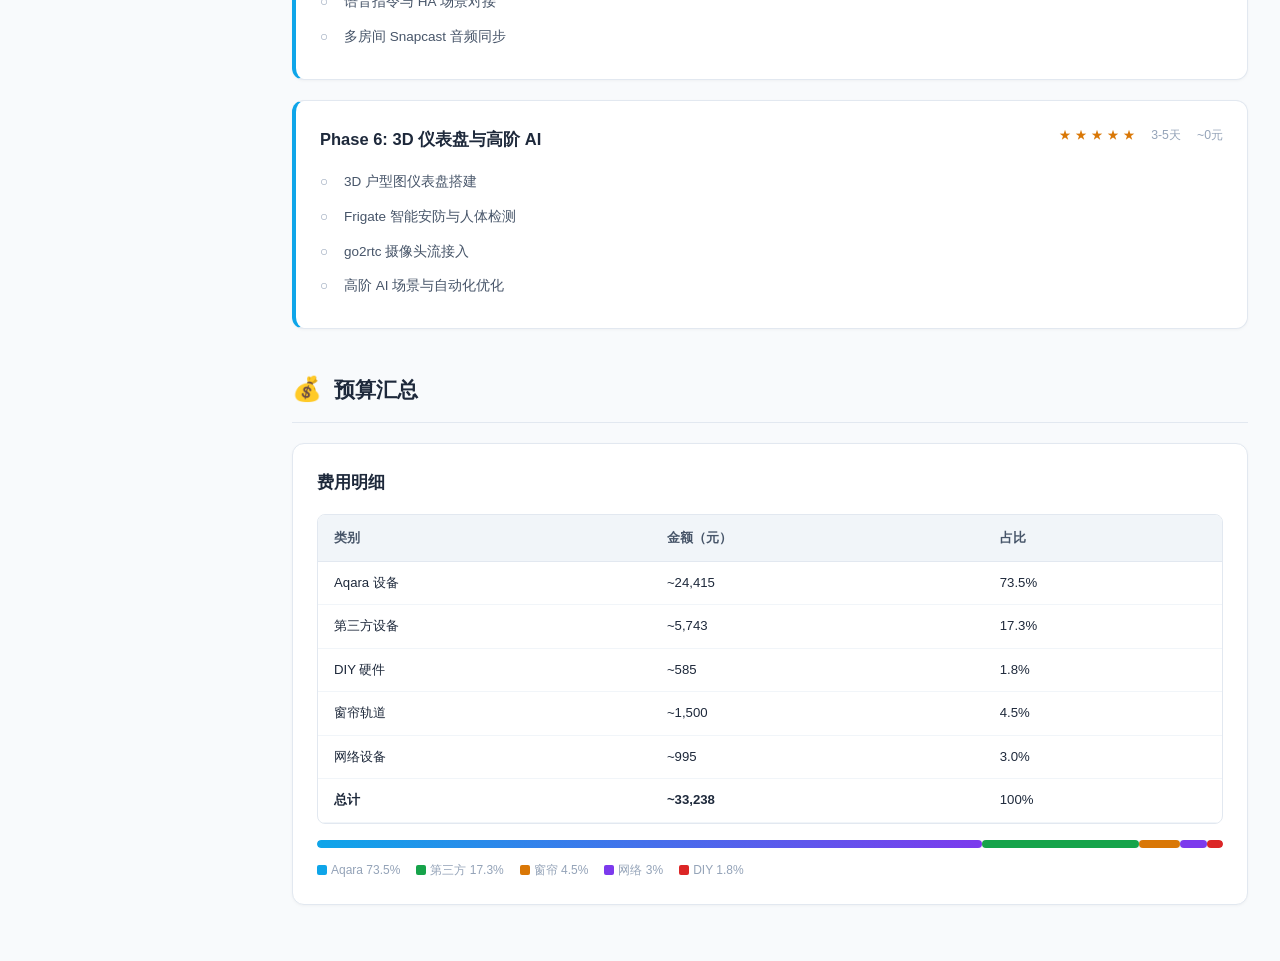
==== commit e336a91d: "feat: 交互式户型图、产品升级、GitHub Pages 部署 - 新增 site/floorplan.html 交互式SVG户型图，含11个房间边界和85+设备点位 - 新增 site/floo" ====
--- a/site/index.html
+++ b/site/index.html
@@ -20,6 +20,7 @@
       <a href="index.html"><span class="nav-icon">🏠</span> 首页总览</a>
       <a href="products.html"><span class="nav-icon">📦</span> 产品目录</a>
       <a href="shopping.html"><span class="nav-icon">🛒</span> 购物清单</a>
+      <a href="floorplan.html"><span class="nav-icon">🗺️</span> 设备户型图</a>
       <a href="ha-setup.html"><span class="nav-icon">⚙️</span> HA配置</a>
       <a href="automations.html"><span class="nav-icon">🔄</span> 自动化场景</a>
       <a href="voice.html"><span class="nav-icon">🎤</span> 语音助手</a>
@@ -77,83 +78,83 @@
           <svg viewBox="0 0 800 550" xmlns="http://www.w3.org/2000/svg">
           <defs>
             <marker id="arrowhead" markerWidth="10" markerHeight="7" refX="9" refY="3.5" orient="auto">
-              <polygon points="0 0, 10 3.5, 0 7" fill="#38bdf8"/>
+              <polygon points="0 0, 10 3.5, 0 7" fill="#0EA5E9"/>
             </marker>
           </defs>
           <!-- Layer 1: 控制层 -->
-          <rect x="50" y="20" width="700" height="95" rx="12" ry="12" fill="rgba(26, 34, 52, 0.9)" stroke="#38bdf8" stroke-width="2"/>
-          <text x="400" y="48" text-anchor="middle" fill="#e2e8f0" font-size="16" font-weight="600">控制层</text>
-          <g fill="#94a3b8" font-size="12">
-            <rect x="95" y="58" width="52" height="22" rx="11" ry="11" fill="rgba(56, 189, 248, 0.15)" stroke="#38bdf8" stroke-width="1"/>
+          <rect x="50" y="20" width="700" height="95" rx="12" ry="12" fill="rgba(255, 255, 255, 0.95)" stroke="#0EA5E9" stroke-width="2"/>
+          <text x="400" y="48" text-anchor="middle" fill="#1E293B" font-size="16" font-weight="600">控制层</text>
+          <g fill="#64748b" font-size="12">
+            <rect x="95" y="58" width="52" height="22" rx="11" ry="11" fill="rgba(14, 165, 233, 0.08)" stroke="#0EA5E9" stroke-width="1"/>
             <text x="121" y="73" text-anchor="middle">手机App</text>
-            <rect x="157" y="58" width="60" height="22" rx="11" ry="11" fill="rgba(56, 189, 248, 0.15)" stroke="#38bdf8" stroke-width="1"/>
+            <rect x="157" y="58" width="60" height="22" rx="11" ry="11" fill="rgba(14, 165, 233, 0.08)" stroke="#0EA5E9" stroke-width="1"/>
             <text x="187" y="73" text-anchor="middle">3D仪表盘</text>
-            <rect x="227" y="58" width="52" height="22" rx="11" ry="11" fill="rgba(56, 189, 248, 0.15)" stroke="#38bdf8" stroke-width="1"/>
+            <rect x="227" y="58" width="52" height="22" rx="11" ry="11" fill="rgba(14, 165, 233, 0.08)" stroke="#0EA5E9" stroke-width="1"/>
             <text x="253" y="73" text-anchor="middle">S1E面板</text>
-            <rect x="289" y="58" width="36" height="22" rx="11" ry="11" fill="rgba(56, 189, 248, 0.15)" stroke="#38bdf8" stroke-width="1"/>
+            <rect x="289" y="58" width="36" height="22" rx="11" ry="11" fill="rgba(14, 165, 233, 0.08)" stroke="#0EA5E9" stroke-width="1"/>
             <text x="307" y="73" text-anchor="middle">旋钮</text>
-            <rect x="335" y="58" width="36" height="22" rx="11" ry="11" fill="rgba(56, 189, 248, 0.15)" stroke="#38bdf8" stroke-width="1"/>
+            <rect x="335" y="58" width="36" height="22" rx="11" ry="11" fill="rgba(14, 165, 233, 0.08)" stroke="#0EA5E9" stroke-width="1"/>
             <text x="353" y="73" text-anchor="middle">语音</text>
-            <rect x="381" y="58" width="36" height="22" rx="11" ry="11" fill="rgba(56, 189, 248, 0.15)" stroke="#38bdf8" stroke-width="1"/>
+            <rect x="381" y="58" width="36" height="22" rx="11" ry="11" fill="rgba(14, 165, 233, 0.08)" stroke="#0EA5E9" stroke-width="1"/>
             <text x="399" y="73" text-anchor="middle">NFC</text>
           </g>
           <!-- Arrow 1 -->
-          <line x1="400" y1="115" x2="400" y2="135" stroke="#38bdf8" stroke-width="2" marker-end="url(#arrowhead)"/>
+          <line x1="400" y1="115" x2="400" y2="135" stroke="#0EA5E9" stroke-width="2" marker-end="url(#arrowhead)"/>
           <!-- Layer 2: 智能中枢 -->
-          <rect x="50" y="140" width="700" height="95" rx="12" ry="12" fill="rgba(26, 34, 52, 0.9)" stroke="#38bdf8" stroke-width="2"/>
-          <text x="400" y="168" text-anchor="middle" fill="#e2e8f0" font-size="16" font-weight="600">智能中枢 Home Assistant (Mini PC N100)</text>
-          <g fill="#94a3b8" font-size="12">
-            <rect x="120" y="178" width="62" height="22" rx="11" ry="11" fill="rgba(56, 189, 248, 0.15)" stroke="#38bdf8" stroke-width="1"/>
+          <rect x="50" y="140" width="700" height="95" rx="12" ry="12" fill="rgba(255, 255, 255, 0.95)" stroke="#0EA5E9" stroke-width="2"/>
+          <text x="400" y="168" text-anchor="middle" fill="#1E293B" font-size="16" font-weight="600">智能中枢 Home Assistant (Mini PC N100)</text>
+          <g fill="#64748b" font-size="12">
+            <rect x="120" y="178" width="62" height="22" rx="11" ry="11" fill="rgba(14, 165, 233, 0.08)" stroke="#0EA5E9" stroke-width="1"/>
             <text x="151" y="193" text-anchor="middle">Node-RED</text>
-            <rect x="192" y="178" width="48" height="22" rx="11" ry="11" fill="rgba(56, 189, 248, 0.15)" stroke="#38bdf8" stroke-width="1"/>
+            <rect x="192" y="178" width="48" height="22" rx="11" ry="11" fill="rgba(14, 165, 233, 0.08)" stroke="#0EA5E9" stroke-width="1"/>
             <text x="216" y="193" text-anchor="middle">Ollama</text>
-            <rect x="250" y="178" width="48" height="22" rx="11" ry="11" fill="rgba(56, 189, 248, 0.15)" stroke="#38bdf8" stroke-width="1"/>
+            <rect x="250" y="178" width="48" height="22" rx="11" ry="11" fill="rgba(14, 165, 233, 0.08)" stroke="#0EA5E9" stroke-width="1"/>
             <text x="274" y="193" text-anchor="middle">Frigate</text>
-            <rect x="308" y="178" width="48" height="22" rx="11" ry="11" fill="rgba(56, 189, 248, 0.15)" stroke="#38bdf8" stroke-width="1"/>
+            <rect x="308" y="178" width="48" height="22" rx="11" ry="11" fill="rgba(14, 165, 233, 0.08)" stroke="#0EA5E9" stroke-width="1"/>
             <text x="332" y="193" text-anchor="middle">go2rtc</text>
-            <rect x="366" y="178" width="56" height="22" rx="11" ry="11" fill="rgba(56, 189, 248, 0.15)" stroke="#38bdf8" stroke-width="1"/>
+            <rect x="366" y="178" width="56" height="22" rx="11" ry="11" fill="rgba(14, 165, 233, 0.08)" stroke="#0EA5E9" stroke-width="1"/>
             <text x="394" y="193" text-anchor="middle">Snapcast</text>
           </g>
           <!-- Arrow 2 -->
-          <line x1="400" y1="235" x2="400" y2="255" stroke="#38bdf8" stroke-width="2" marker-end="url(#arrowhead)"/>
+          <line x1="400" y1="235" x2="400" y2="255" stroke="#0EA5E9" stroke-width="2" marker-end="url(#arrowhead)"/>
           <!-- Layer 3: 网关层 -->
-          <rect x="50" y="260" width="700" height="95" rx="12" ry="12" fill="rgba(26, 34, 52, 0.9)" stroke="#38bdf8" stroke-width="2"/>
-          <text x="400" y="288" text-anchor="middle" fill="#e2e8f0" font-size="16" font-weight="600">网关层 Aqara M3</text>
-          <g fill="#94a3b8" font-size="12">
-            <rect x="140" y="298" width="48" height="22" rx="11" ry="11" fill="rgba(56, 189, 248, 0.15)" stroke="#38bdf8" stroke-width="1"/>
+          <rect x="50" y="260" width="700" height="95" rx="12" ry="12" fill="rgba(255, 255, 255, 0.95)" stroke="#0EA5E9" stroke-width="2"/>
+          <text x="400" y="288" text-anchor="middle" fill="#1E293B" font-size="16" font-weight="600">网关层 Aqara M3</text>
+          <g fill="#64748b" font-size="12">
+            <rect x="140" y="298" width="48" height="22" rx="11" ry="11" fill="rgba(14, 165, 233, 0.08)" stroke="#0EA5E9" stroke-width="1"/>
             <text x="164" y="313" text-anchor="middle">Zigbee</text>
-            <rect x="198" y="298" width="48" height="22" rx="11" ry="11" fill="rgba(56, 189, 248, 0.15)" stroke="#38bdf8" stroke-width="1"/>
+            <rect x="198" y="298" width="48" height="22" rx="11" ry="11" fill="rgba(14, 165, 233, 0.08)" stroke="#0EA5E9" stroke-width="1"/>
             <text x="222" y="313" text-anchor="middle">Thread</text>
-            <rect x="256" y="298" width="36" height="22" rx="11" ry="11" fill="rgba(56, 189, 248, 0.15)" stroke="#38bdf8" stroke-width="1"/>
+            <rect x="256" y="298" width="36" height="22" rx="11" ry="11" fill="rgba(14, 165, 233, 0.08)" stroke="#0EA5E9" stroke-width="1"/>
             <text x="274" y="313" text-anchor="middle">BLE</text>
-            <rect x="302" y="298" width="28" height="22" rx="11" ry="11" fill="rgba(56, 189, 248, 0.15)" stroke="#38bdf8" stroke-width="1"/>
+            <rect x="302" y="298" width="28" height="22" rx="11" ry="11" fill="rgba(14, 165, 233, 0.08)" stroke="#0EA5E9" stroke-width="1"/>
             <text x="316" y="313" text-anchor="middle">IR</text>
-            <rect x="340" y="298" width="44" height="22" rx="11" ry="11" fill="rgba(56, 189, 248, 0.15)" stroke="#38bdf8" stroke-width="1"/>
+            <rect x="340" y="298" width="44" height="22" rx="11" ry="11" fill="rgba(14, 165, 233, 0.08)" stroke="#0EA5E9" stroke-width="1"/>
             <text x="362" y="313" text-anchor="middle">Wi-Fi</text>
-            <rect x="394" y="298" width="60" height="22" rx="11" ry="11" fill="rgba(56, 189, 248, 0.15)" stroke="#38bdf8" stroke-width="1"/>
+            <rect x="394" y="298" width="60" height="22" rx="11" ry="11" fill="rgba(14, 165, 233, 0.08)" stroke="#0EA5E9" stroke-width="1"/>
             <text x="424" y="313" text-anchor="middle">Ethernet</text>
           </g>
           <!-- Arrow 3 -->
-          <line x1="400" y1="355" x2="400" y2="375" stroke="#38bdf8" stroke-width="2" marker-end="url(#arrowhead)"/>
+          <line x1="400" y1="355" x2="400" y2="375" stroke="#0EA5E9" stroke-width="2" marker-end="url(#arrowhead)"/>
           <!-- Layer 4: 设备层 -->
-          <rect x="50" y="380" width="700" height="95" rx="12" ry="12" fill="rgba(26, 34, 52, 0.9)" stroke="#38bdf8" stroke-width="2"/>
-          <text x="400" y="408" text-anchor="middle" fill="#e2e8f0" font-size="16" font-weight="600">设备层</text>
-          <g fill="#94a3b8" font-size="12">
-            <rect x="85" y="418" width="48" height="22" rx="11" ry="11" fill="rgba(56, 189, 248, 0.15)" stroke="#38bdf8" stroke-width="1"/>
+          <rect x="50" y="380" width="700" height="95" rx="12" ry="12" fill="rgba(255, 255, 255, 0.95)" stroke="#0EA5E9" stroke-width="2"/>
+          <text x="400" y="408" text-anchor="middle" fill="#1E293B" font-size="16" font-weight="600">设备层</text>
+          <g fill="#64748b" font-size="12">
+            <rect x="85" y="418" width="48" height="22" rx="11" ry="11" fill="rgba(14, 165, 233, 0.08)" stroke="#0EA5E9" stroke-width="1"/>
             <text x="109" y="433" text-anchor="middle">灯光42</text>
-            <rect x="143" y="418" width="44" height="22" rx="11" ry="11" fill="rgba(56, 189, 248, 0.15)" stroke="#38bdf8" stroke-width="1"/>
+            <rect x="143" y="418" width="44" height="22" rx="11" ry="11" fill="rgba(14, 165, 233, 0.08)" stroke="#0EA5E9" stroke-width="1"/>
             <text x="165" y="433" text-anchor="middle">灯带6</text>
-            <rect x="197" y="418" width="44" height="22" rx="11" ry="11" fill="rgba(56, 189, 248, 0.15)" stroke="#38bdf8" stroke-width="1"/>
+            <rect x="197" y="418" width="44" height="22" rx="11" ry="11" fill="rgba(14, 165, 233, 0.08)" stroke="#0EA5E9" stroke-width="1"/>
             <text x="219" y="433" text-anchor="middle">开关14</text>
-            <rect x="251" y="418" width="44" height="22" rx="11" ry="11" fill="rgba(56, 189, 248, 0.15)" stroke="#38bdf8" stroke-width="1"/>
+            <rect x="251" y="418" width="44" height="22" rx="11" ry="11" fill="rgba(14, 165, 233, 0.08)" stroke="#0EA5E9" stroke-width="1"/>
             <text x="273" y="433" text-anchor="middle">窗帘10</text>
-            <rect x="305" y="418" width="62" height="22" rx="11" ry="11" fill="rgba(56, 189, 248, 0.15)" stroke="#38bdf8" stroke-width="1"/>
+            <rect x="305" y="418" width="62" height="22" rx="11" ry="11" fill="rgba(14, 165, 233, 0.08)" stroke="#0EA5E9" stroke-width="1"/>
             <text x="336" y="433" text-anchor="middle">传感器30+</text>
-            <rect x="377" y="418" width="36" height="22" rx="11" ry="11" fill="rgba(56, 189, 248, 0.15)" stroke="#38bdf8" stroke-width="1"/>
+            <rect x="377" y="418" width="36" height="22" rx="11" ry="11" fill="rgba(14, 165, 233, 0.08)" stroke="#0EA5E9" stroke-width="1"/>
             <text x="395" y="433" text-anchor="middle">门锁</text>
-            <rect x="423" y="418" width="36" height="22" rx="11" ry="11" fill="rgba(56, 189, 248, 0.15)" stroke="#38bdf8" stroke-width="1"/>
+            <rect x="423" y="418" width="36" height="22" rx="11" ry="11" fill="rgba(14, 165, 233, 0.08)" stroke="#0EA5E9" stroke-width="1"/>
             <text x="441" y="433" text-anchor="middle">门铃</text>
-            <rect x="469" y="418" width="44" height="22" rx="11" ry="11" fill="rgba(56, 189, 248, 0.15)" stroke="#38bdf8" stroke-width="1"/>
+            <rect x="469" y="418" width="44" height="22" rx="11" ry="11" fill="rgba(14, 165, 233, 0.08)" stroke="#0EA5E9" stroke-width="1"/>
             <text x="491" y="433" text-anchor="middle">摄像头</text>
           </g>
           </svg>
--- a/site/css/style.css
+++ b/site/css/style.css
@@ -1,19 +1,19 @@
 :root {
-  --bg-primary: #0a0e17;
-  --bg-secondary: #111827;
-  --bg-card: #1a2234;
-  --bg-card-hover: #1e2a3f;
-  --border: #2a3a52;
-  --text-primary: #e2e8f0;
-  --text-secondary: #94a3b8;
-  --text-muted: #64748b;
-  --accent: #38bdf8;
-  --accent-hover: #7dd3fc;
-  --accent-dim: rgba(56, 189, 248, 0.1);
-  --green: #34d399;
-  --yellow: #fbbf24;
-  --red: #f87171;
-  --purple: #a78bfa;
+  --bg-primary: #F8FAFC;
+  --bg-secondary: #FFFFFF;
+  --bg-card: #FFFFFF;
+  --bg-card-hover: #F1F5F9;
+  --border: #E2E8F0;
+  --text-primary: #1E293B;
+  --text-secondary: #475569;
+  --text-muted: #94A3B8;
+  --accent: #0EA5E9;
+  --accent-hover: #0284C7;
+  --accent-dim: rgba(14, 165, 233, 0.08);
+  --green: #16A34A;
+  --yellow: #D97706;
+  --red: #DC2626;
+  --purple: #7C3AED;
   --sidebar-width: 260px;
   --header-height: 60px;
 }
@@ -49,6 +49,7 @@
   flex-direction: column;
   z-index: 100;
   transition: transform .3s ease;
+  box-shadow: 1px 0 8px rgba(0,0,0,.04);
 }
 
 .sidebar-header {
@@ -94,6 +95,7 @@
   color: var(--accent);
   background: var(--accent-dim);
   border-left-color: var(--accent);
+  font-weight: 600;
 }
 
 .sidebar-nav a .nav-icon {
@@ -112,7 +114,7 @@
   position: sticky;
   top: 0;
   height: var(--header-height);
-  background: rgba(10, 14, 23, 0.85);
+  background: rgba(248, 250, 252, 0.88);
   backdrop-filter: blur(12px);
   border-bottom: 1px solid var(--border);
   display: flex;
@@ -145,7 +147,7 @@
 .hero {
   text-align: center;
   padding: 60px 20px;
-  background: linear-gradient(135deg, rgba(56, 189, 248, 0.08), rgba(167, 139, 250, 0.06));
+  background: linear-gradient(135deg, rgba(14, 165, 233, 0.06), rgba(124, 58, 237, 0.04));
   border-radius: 16px;
   border: 1px solid var(--border);
   margin-bottom: 40px;
@@ -181,12 +183,14 @@
   border-radius: 12px;
   padding: 20px;
   text-align: center;
-  transition: transform .2s, border-color .2s;
+  transition: transform .2s, border-color .2s, box-shadow .2s;
+  box-shadow: 0 1px 3px rgba(0,0,0,.04);
 }
 
 .stat-card:hover {
   transform: translateY(-2px);
   border-color: var(--accent);
+  box-shadow: 0 4px 12px rgba(14, 165, 233, 0.1);
 }
 
 .stat-card .stat-value {
@@ -208,10 +212,14 @@
   border-radius: 12px;
   padding: 24px;
   margin-bottom: 24px;
-  transition: border-color .2s;
-}
-
-.card:hover { border-color: var(--accent); }
+  transition: border-color .2s, box-shadow .2s;
+  box-shadow: 0 1px 3px rgba(0,0,0,.04);
+}
+
+.card:hover {
+  border-color: var(--accent);
+  box-shadow: 0 4px 12px rgba(14, 165, 233, 0.08);
+}
 
 .card h3 {
   font-size: 1.15rem;
@@ -235,26 +243,27 @@
   border-radius: 12px;
   overflow: hidden;
   transition: transform .2s, border-color .2s, box-shadow .2s;
+  box-shadow: 0 1px 3px rgba(0,0,0,.04);
 }
 
 .product-card:hover {
   transform: translateY(-4px);
   border-color: var(--accent);
-  box-shadow: 0 8px 32px rgba(56, 189, 248, 0.1);
+  box-shadow: 0 8px 24px rgba(14, 165, 233, 0.1);
 }
 
 .product-card .product-img {
   width: 100%;
   height: 200px;
   object-fit: contain;
-  background: #0d1525;
+  background: #F1F5F9;
   padding: 16px;
 }
 
 .product-card .product-placeholder {
   width: 100%;
   height: 200px;
-  background: linear-gradient(135deg, #111d2e, #162236);
+  background: linear-gradient(135deg, #F1F5F9, #E2E8F0);
   display: flex;
   align-items: center;
   justify-content: center;
@@ -300,11 +309,11 @@
   letter-spacing: .5px;
 }
 
-.tag-zigbee { background: rgba(52, 211, 153, 0.15); color: var(--green); }
-.tag-wifi { background: rgba(56, 189, 248, 0.15); color: var(--accent); }
-.tag-ble { background: rgba(167, 139, 250, 0.15); color: var(--purple); }
-.tag-ir { background: rgba(251, 191, 36, 0.15); color: var(--yellow); }
-.tag-thread { background: rgba(248, 113, 113, 0.15); color: var(--red); }
+.tag-zigbee { background: rgba(22, 163, 74, 0.1); color: var(--green); }
+.tag-wifi { background: rgba(14, 165, 233, 0.1); color: var(--accent); }
+.tag-ble { background: rgba(124, 58, 237, 0.1); color: var(--purple); }
+.tag-ir { background: rgba(217, 119, 6, 0.1); color: var(--yellow); }
+.tag-thread { background: rgba(220, 38, 38, 0.1); color: var(--red); }
 
 .difficulty {
   display: inline-flex;
@@ -329,7 +338,7 @@
 }
 
 thead {
-  background: var(--bg-secondary);
+  background: #F1F5F9;
 }
 
 th {
@@ -343,15 +352,15 @@
 
 td {
   padding: 10px 16px;
-  border-bottom: 1px solid rgba(42, 58, 82, 0.4);
+  border-bottom: 1px solid #F1F5F9;
 }
 
 tr:hover td {
-  background: rgba(56, 189, 248, 0.03);
+  background: rgba(14, 165, 233, 0.03);
 }
 
 td.table-group {
-  background: rgba(56, 189, 248, 0.08);
+  background: rgba(14, 165, 233, 0.06);
   font-weight: 600;
   color: var(--accent);
   padding: 8px 16px;
@@ -359,7 +368,7 @@
 
 /* ===== CODE BLOCKS ===== */
 pre {
-  background: #0d1117;
+  background: #F8FAFC;
   border: 1px solid var(--border);
   border-radius: 8px;
   padding: 16px;
@@ -371,12 +380,12 @@
 
 code {
   font-family: 'JetBrains Mono', 'Fira Code', 'SF Mono', monospace;
-  color: #e6edf3;
+  color: #334155;
 }
 
 :not(pre) > code {
-  background: rgba(56, 189, 248, 0.1);
-  color: var(--accent);
+  background: rgba(14, 165, 233, 0.08);
+  color: var(--accent-hover);
   padding: 2px 6px;
   border-radius: 4px;
   font-size: .85em;
@@ -385,7 +394,7 @@
 .code-label {
   display: inline-block;
   background: var(--accent);
-  color: var(--bg-primary);
+  color: #FFFFFF;
   padding: 2px 10px;
   border-radius: 4px 4px 0 0;
   font-size: .75rem;
@@ -482,14 +491,15 @@
   padding: 24px;
   margin-bottom: 20px;
   border-left: 4px solid var(--accent);
-  transition: border-color .2s;
+  transition: border-color .2s, box-shadow .2s;
+  box-shadow: 0 1px 3px rgba(0,0,0,.04);
 }
 
 .phase-card:nth-child(2) { border-left-color: var(--green); }
 .phase-card:nth-child(3) { border-left-color: var(--yellow); }
 .phase-card:nth-child(4) { border-left-color: var(--purple); }
 .phase-card:nth-child(5) { border-left-color: var(--red); }
-.phase-card:nth-child(6) { border-left-color: #f472b6; }
+.phase-card:nth-child(6) { border-left-color: #EC4899; }
 
 .phase-header {
   display: flex;
@@ -533,7 +543,7 @@
 
 /* ===== WIRING DIAGRAM ASCII ===== */
 .wiring-box {
-  background: #0d1117;
+  background: #F8FAFC;
   border: 1px solid var(--border);
   border-radius: 8px;
   padding: 16px 20px;
@@ -542,7 +552,7 @@
   line-height: 1.5;
   white-space: pre;
   overflow-x: auto;
-  color: var(--accent);
+  color: var(--accent-hover);
 }
 
 /* ===== RESPONSIVE ===== */
@@ -584,7 +594,7 @@
   display: none;
   position: fixed;
   inset: 0;
-  background: rgba(0,0,0,.5);
+  background: rgba(0,0,0,.3);
   z-index: 90;
 }
 
@@ -593,7 +603,7 @@
 /* ===== SCROLLBAR ===== */
 ::-webkit-scrollbar { width: 6px; height: 6px; }
 ::-webkit-scrollbar-track { background: var(--bg-primary); }
-::-webkit-scrollbar-thumb { background: var(--border); border-radius: 3px; }
+::-webkit-scrollbar-thumb { background: #CBD5E1; border-radius: 3px; }
 ::-webkit-scrollbar-thumb:hover { background: var(--text-muted); }
 
 /* ===== ROOM TABS ===== */
@@ -631,7 +641,7 @@
 .budget-bar {
   height: 8px;
   border-radius: 4px;
-  background: var(--bg-secondary);
+  background: #F1F5F9;
   overflow: hidden;
   margin: 8px 0;
 }
@@ -672,7 +682,7 @@
   display: none;
   position: fixed;
   inset: 0;
-  background: rgba(0,0,0,.6);
+  background: rgba(0,0,0,.3);
   z-index: 200;
 }
 
@@ -693,6 +703,7 @@
   overflow-y: auto;
   display: flex;
   flex-direction: column;
+  box-shadow: -4px 0 24px rgba(0,0,0,.08);
 }
 
 .product-drawer.open { transform: translateX(0); }
@@ -727,8 +738,9 @@
 }
 
 .drawer-close:hover {
-  border-color: var(--accent);
-  color: var(--accent);
+  border-color: var(--red);
+  color: var(--red);
+  background: rgba(220, 38, 38, 0.05);
 }
 
 .drawer-body { padding: 24px; flex: 1; }
@@ -736,7 +748,7 @@
 .drawer-img-wrap {
   width: 100%;
   height: 220px;
-  background: #0d1525;
+  background: #F1F5F9;
   border-radius: 8px;
   overflow: hidden;
   display: flex;
@@ -817,7 +829,7 @@
 .drawer-specs-table td {
   padding: 6px 0;
   font-size: .85rem;
-  border-bottom: 1px solid rgba(42, 58, 82, 0.3);
+  border-bottom: 1px solid #F1F5F9;
 }
 
 .drawer-specs-table td:first-child {
@@ -837,7 +849,7 @@
   padding: 12px;
   margin-top: 24px;
   background: var(--accent);
-  color: var(--bg-primary);
+  color: #FFFFFF;
   border-radius: 8px;
   font-weight: 600;
   font-size: .95rem;
@@ -846,7 +858,7 @@
 
 .drawer-buy-btn:hover {
   background: var(--accent-hover);
-  color: var(--bg-primary);
+  color: #FFFFFF;
 }
 
 /* ===== CLICKABLE PRODUCT IN TABLE ===== */
@@ -854,7 +866,7 @@
   color: var(--accent);
   cursor: pointer;
   text-decoration: none;
-  border-bottom: 1px dashed rgba(56, 189, 248, 0.3);
+  border-bottom: 1px dashed rgba(14, 165, 233, 0.3);
   transition: border-color .2s;
 }
 
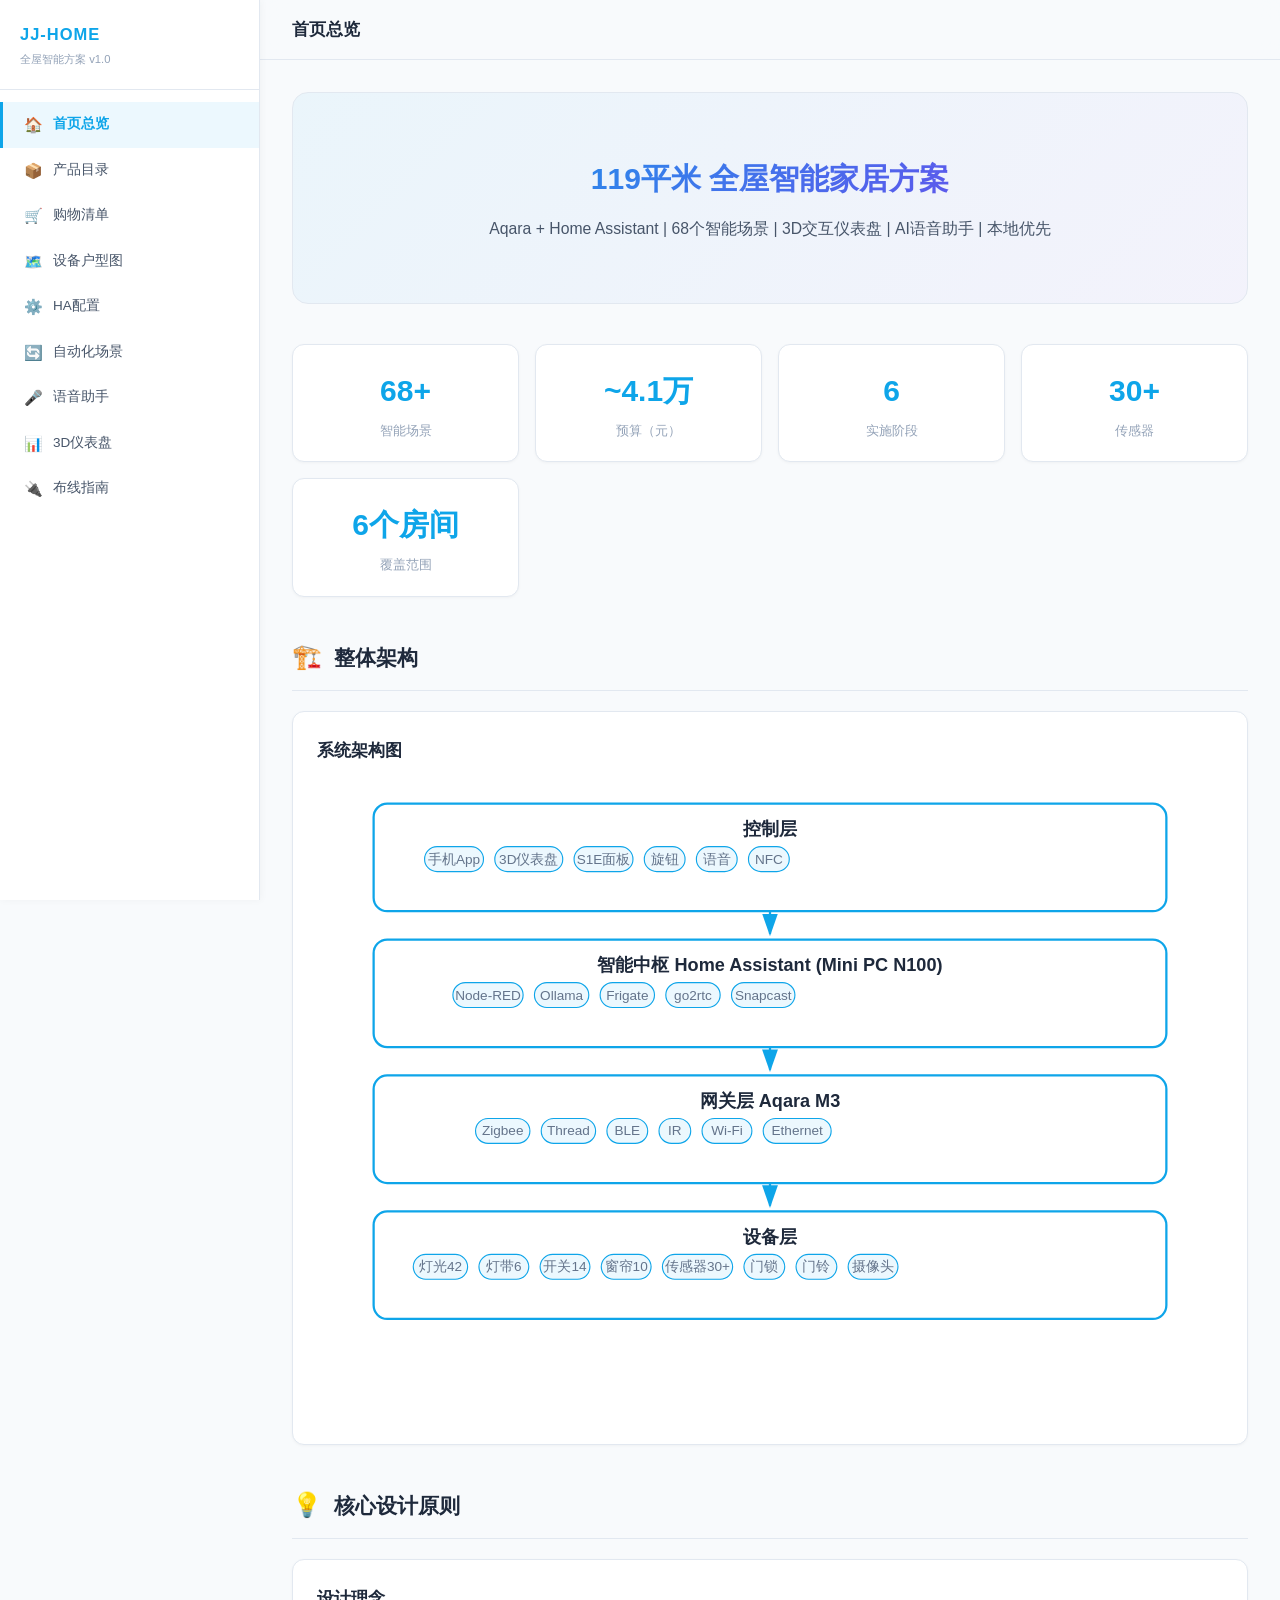
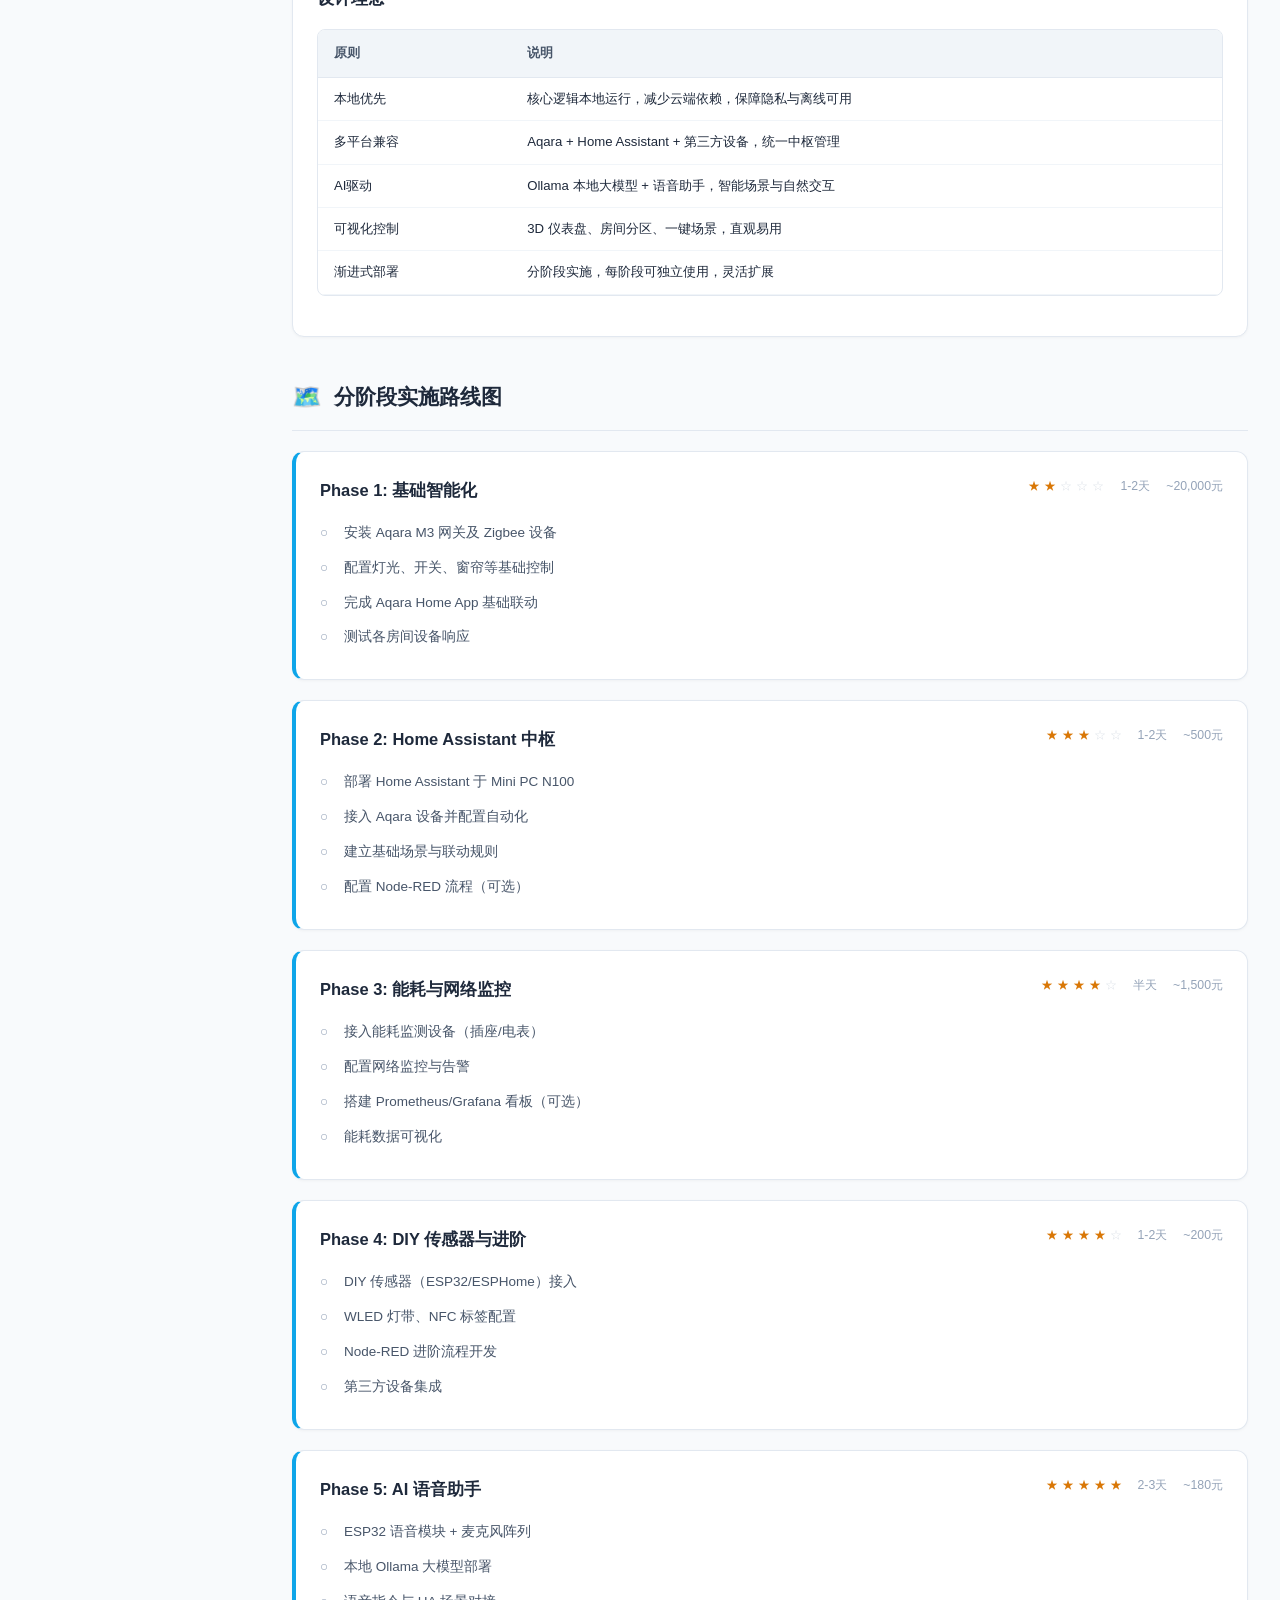
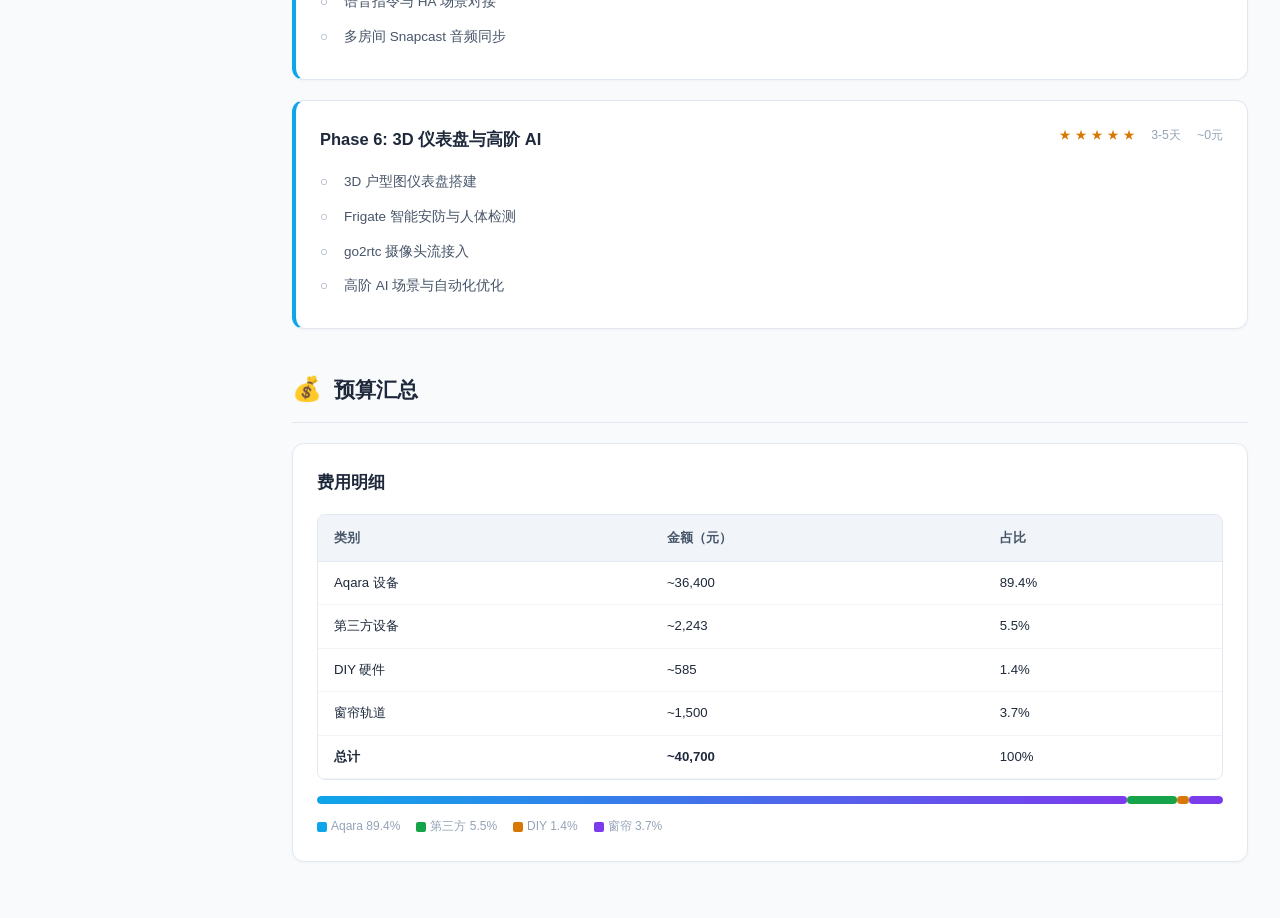
==== commit 68c86b41: "fix: 购物清单与户型图数量对齐，扫地机标为已有 - 灯带 4→5、窗帘 C3 10→5、智能插座 T1 8→4，与户型图一致 - 购物清单移除追觅X40 Pro（已有），户型图标为「已有」 - 安" ====
--- a/site/index.html
+++ b/site/index.html
@@ -50,7 +50,7 @@
           <div class="stat-label">智能场景</div>
         </div>
         <div class="stat-card">
-          <div class="stat-value">~3.2万</div>
+          <div class="stat-value">~4.1万</div>
           <div class="stat-label">预算（元）</div>
         </div>
         <div class="stat-card">
@@ -329,50 +329,43 @@
             <tbody>
               <tr>
                 <td>Aqara 设备</td>
-                <td>~24,415</td>
-                <td>73.5%</td>
+                <td>~36,400</td>
+                <td>89.4%</td>
               </tr>
               <tr>
                 <td>第三方设备</td>
-                <td>~5,743</td>
-                <td>17.3%</td>
+                <td>~2,243</td>
+                <td>5.5%</td>
               </tr>
               <tr>
                 <td>DIY 硬件</td>
                 <td>~585</td>
-                <td>1.8%</td>
+                <td>1.4%</td>
               </tr>
               <tr>
                 <td>窗帘轨道</td>
                 <td>~1,500</td>
-                <td>4.5%</td>
-              </tr>
-              <tr>
-                <td>网络设备</td>
-                <td>~995</td>
-                <td>3.0%</td>
+                <td>3.7%</td>
               </tr>
               <tr>
                 <td><strong>总计</strong></td>
-                <td><strong>~33,238</strong></td>
+                <td><strong>~40,700</strong></td>
                 <td>100%</td>
               </tr>
             </tbody>
           </table>
         </div>
         <div class="budget-bar" style="display: flex;">
-          <div class="fill" style="flex: 73.5; background: linear-gradient(90deg, var(--accent), var(--purple));"></div>
-          <div class="fill" style="flex: 17.3; background: var(--green);"></div>
-          <div class="fill" style="flex: 4.5; background: var(--yellow);"></div>
-          <div class="fill" style="flex: 3; background: var(--purple);"></div>
-          <div class="fill" style="flex: 1.8; background: var(--red);"></div>
+          <div class="fill" style="flex: 89.4; background: linear-gradient(90deg, var(--accent), var(--purple));"></div>
+          <div class="fill" style="flex: 5.5; background: var(--green);"></div>
+          <div class="fill" style="flex: 1.4; background: var(--yellow);"></div>
+          <div class="fill" style="flex: 3.7; background: var(--purple);"></div>
         </div>
         <div style="display: flex; flex-wrap: wrap; gap: 16px; margin-top: 12px; font-size: .8rem; color: var(--text-muted);">
-          <span><span style="display: inline-block; width: 10px; height: 10px; background: var(--accent); border-radius: 2px; vertical-align: middle; margin-right: 4px;"></span>Aqara 73.5%</span>
-          <span><span style="display: inline-block; width: 10px; height: 10px; background: var(--green); border-radius: 2px; vertical-align: middle; margin-right: 4px;"></span>第三方 17.3%</span>
-          <span><span style="display: inline-block; width: 10px; height: 10px; background: var(--yellow); border-radius: 2px; vertical-align: middle; margin-right: 4px;"></span>窗帘 4.5%</span>
-          <span><span style="display: inline-block; width: 10px; height: 10px; background: var(--purple); border-radius: 2px; vertical-align: middle; margin-right: 4px;"></span>网络 3%</span>
-          <span><span style="display: inline-block; width: 10px; height: 10px; background: var(--red); border-radius: 2px; vertical-align: middle; margin-right: 4px;"></span>DIY 1.8%</span>
+          <span><span style="display: inline-block; width: 10px; height: 10px; background: var(--accent); border-radius: 2px; vertical-align: middle; margin-right: 4px;"></span>Aqara 89.4%</span>
+          <span><span style="display: inline-block; width: 10px; height: 10px; background: var(--green); border-radius: 2px; vertical-align: middle; margin-right: 4px;"></span>第三方 5.5%</span>
+          <span><span style="display: inline-block; width: 10px; height: 10px; background: var(--yellow); border-radius: 2px; vertical-align: middle; margin-right: 4px;"></span>DIY 1.4%</span>
+          <span><span style="display: inline-block; width: 10px; height: 10px; background: var(--purple); border-radius: 2px; vertical-align: middle; margin-right: 4px;"></span>窗帘 3.7%</span>
         </div>
       </div>
     </div>
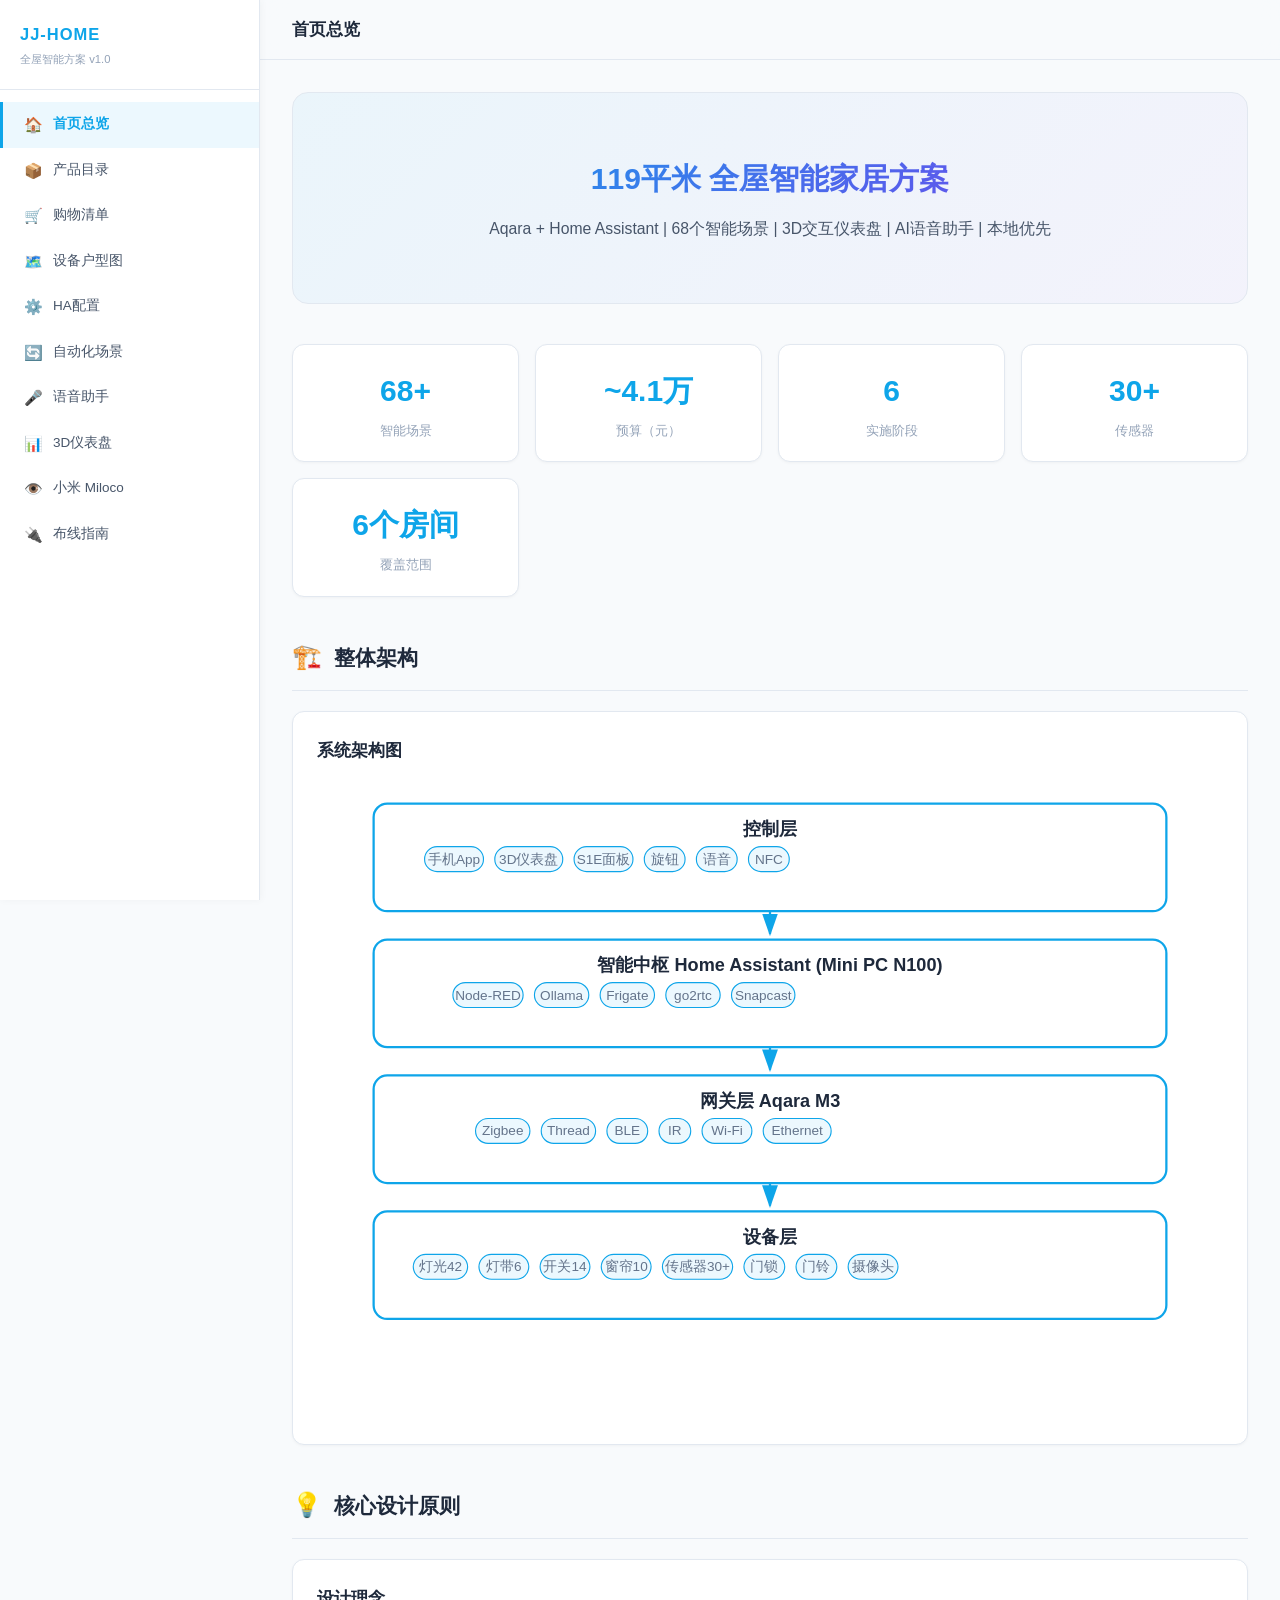
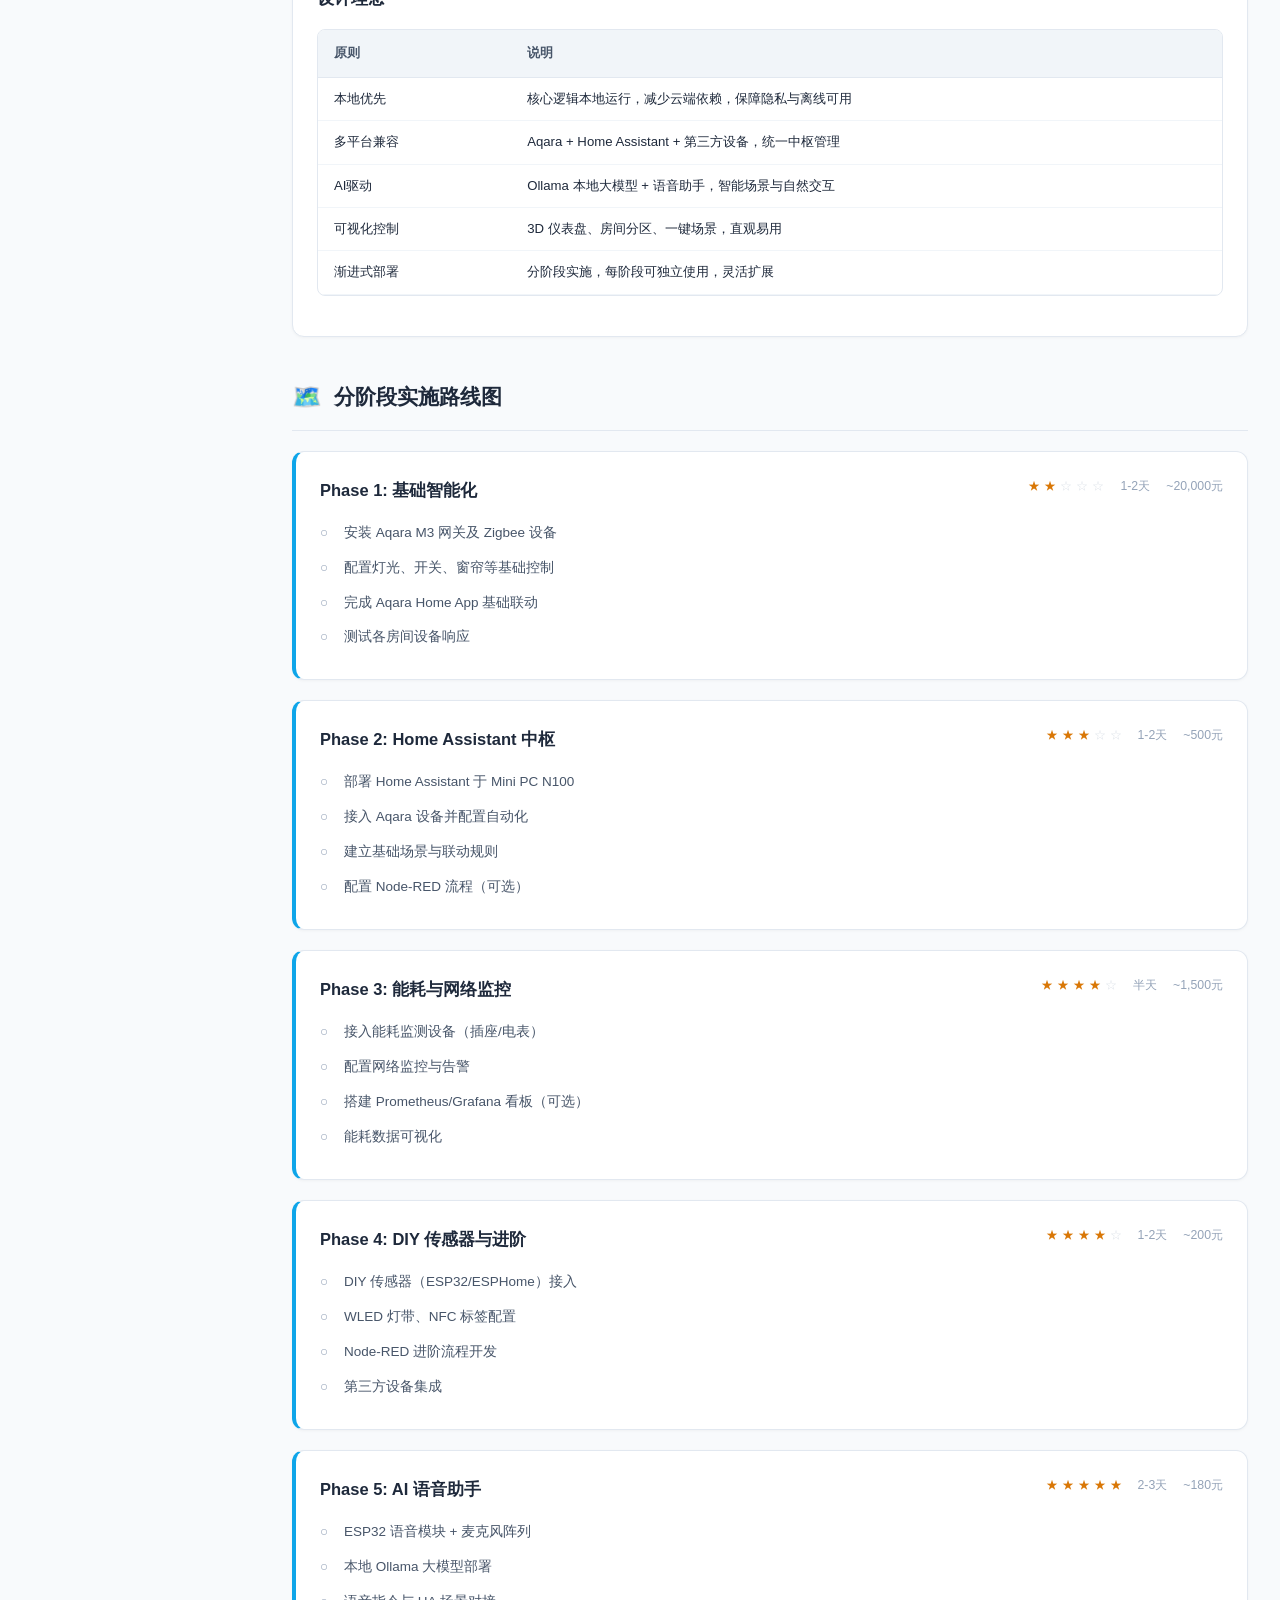
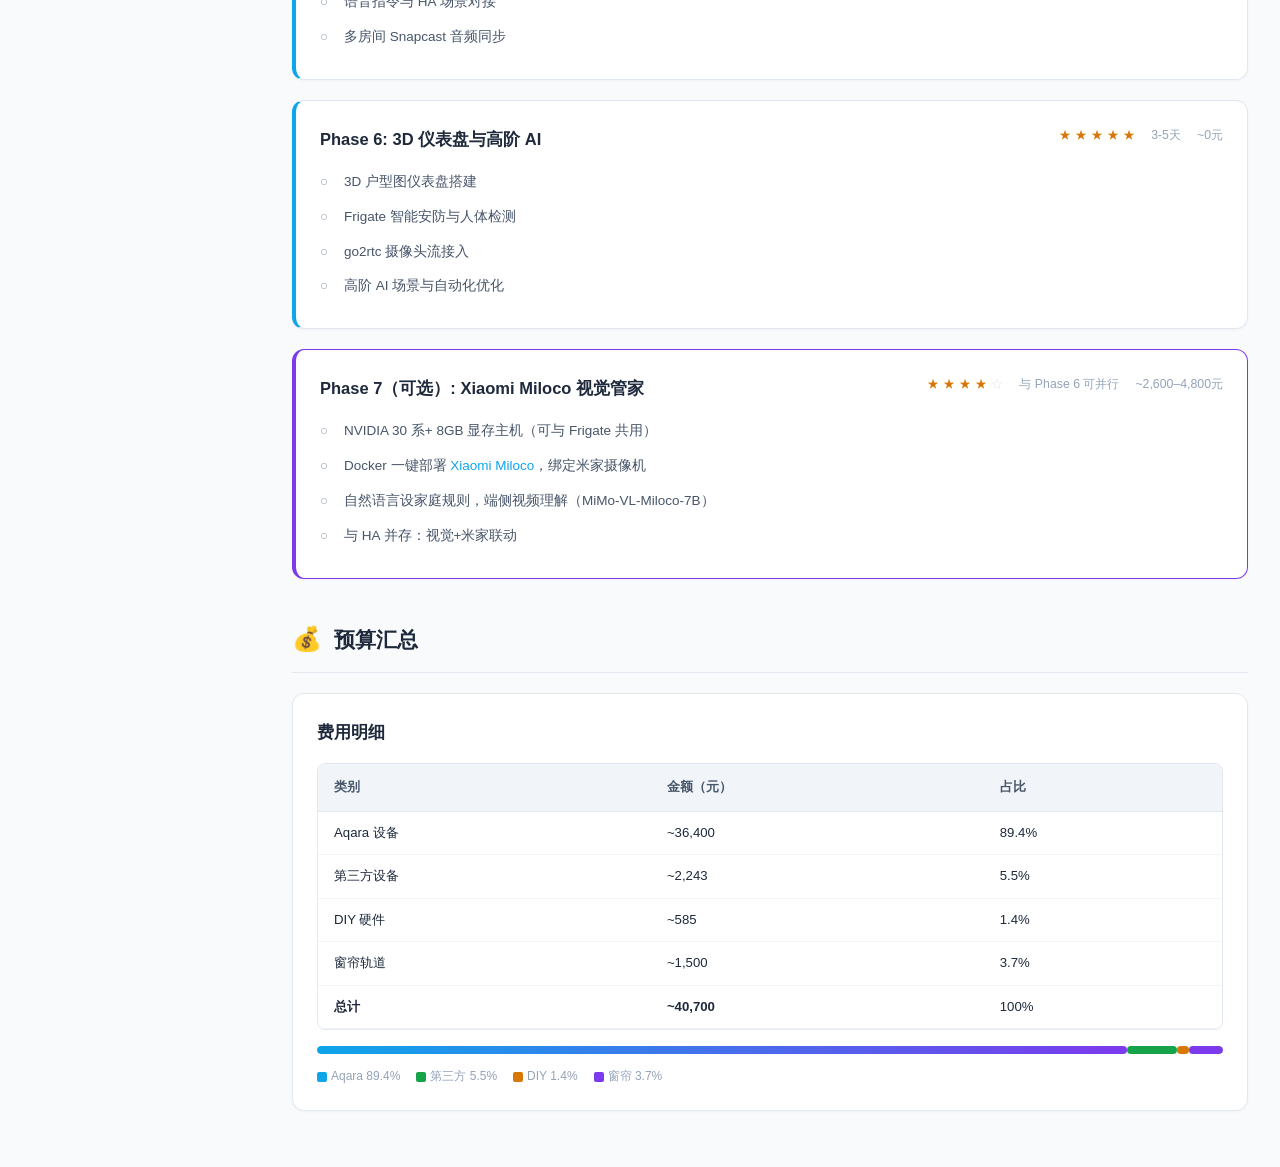
==== commit c7642854: "feat: 集成 Xiaomi Miloco 可选方案 - 新增 docs/08-xiaomi-miloco.md 融合说明（定位/硬件/设备/部署） - README 增加第七阶段（可选）与预算/文" ====
--- a/site/index.html
+++ b/site/index.html
@@ -25,6 +25,7 @@
       <a href="automations.html"><span class="nav-icon">🔄</span> 自动化场景</a>
       <a href="voice.html"><span class="nav-icon">🎤</span> 语音助手</a>
       <a href="dashboard.html"><span class="nav-icon">📊</span> 3D仪表盘</a>
+      <a href="miloco.html"><span class="nav-icon">👁️</span> 小米 Miloco</a>
       <a href="wiring.html"><span class="nav-icon">🔌</span> 布线指南</a>
     </nav>
   </aside>
@@ -310,6 +311,23 @@
         </ul>
       </div>
 
+      <div class="phase-card" style="border-color: var(--purple);">
+        <div class="phase-header">
+          <h3>Phase 7（可选）: Xiaomi Miloco 视觉管家</h3>
+          <div class="phase-meta">
+            <span class="difficulty"><span class="star">★</span><span class="star">★</span><span class="star">★</span><span class="star">★</span><span class="star-empty">☆</span></span>
+            <span>与 Phase 6 可并行</span>
+            <span>~2,600–4,800元</span>
+          </div>
+        </div>
+        <ul class="checklist">
+          <li>NVIDIA 30 系+ 8GB 显存主机（可与 Frigate 共用）</li>
+          <li>Docker 一键部署 <a href="miloco.html" class="link">Xiaomi Miloco</a>，绑定米家摄像机</li>
+          <li>自然语言设家庭规则，端侧视频理解（MiMo-VL-Miloco-7B）</li>
+          <li>与 HA 并存：视觉+米家联动</li>
+        </ul>
+      </div>
+
       <!-- 预算汇总 -->
       <section class="section-header">
         <span class="section-icon">💰</span>
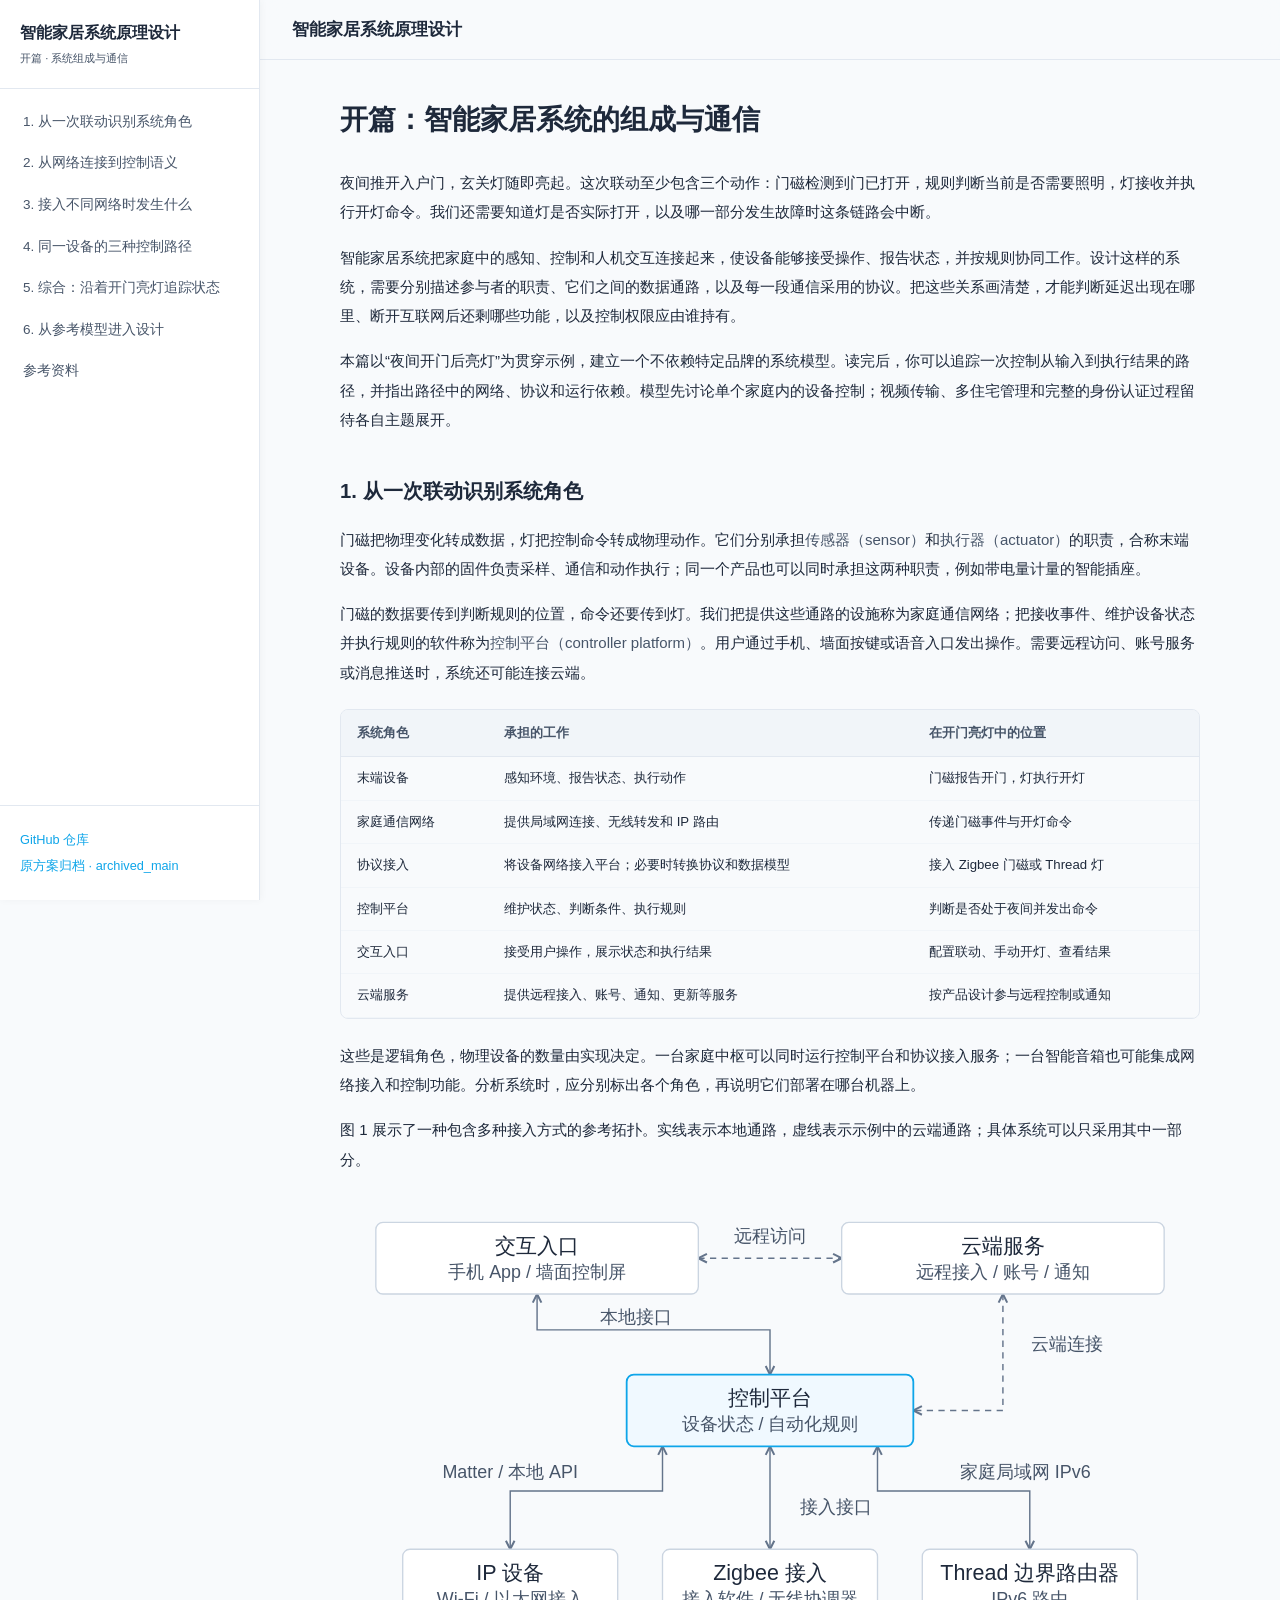
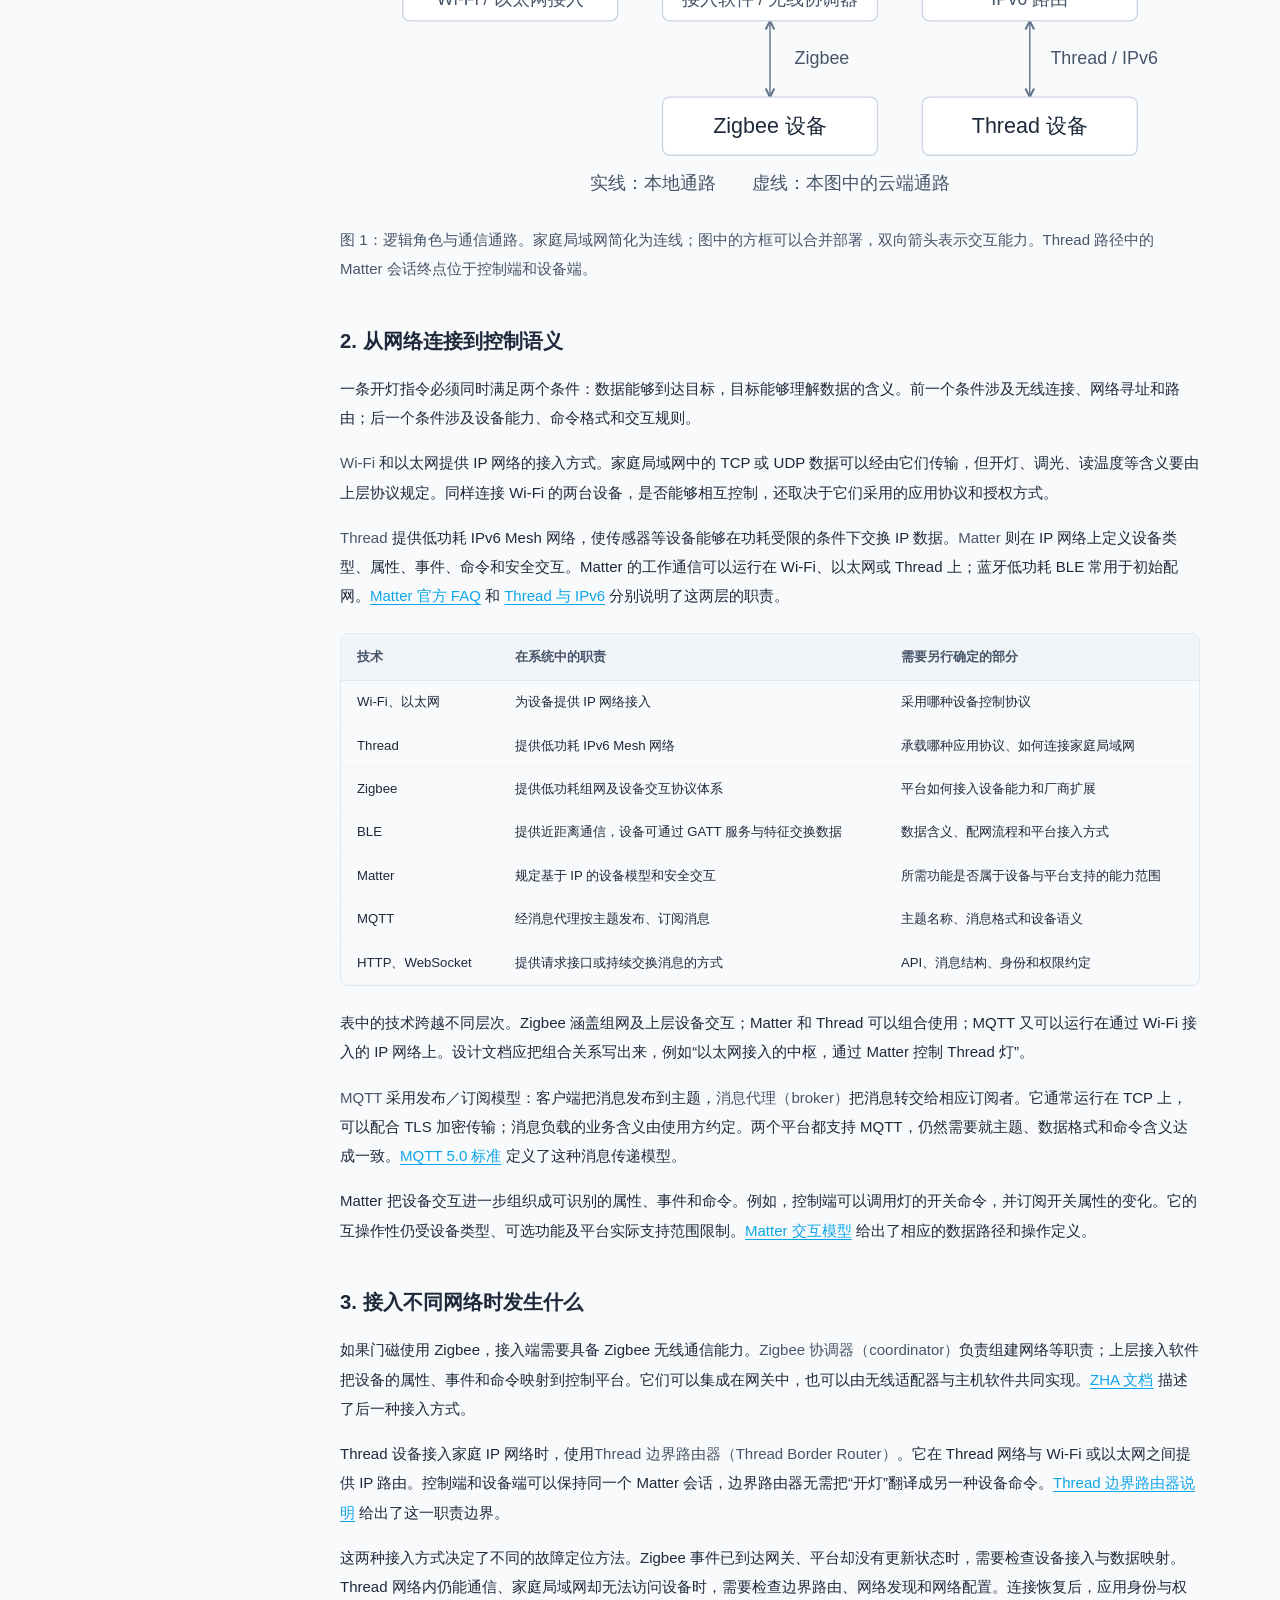
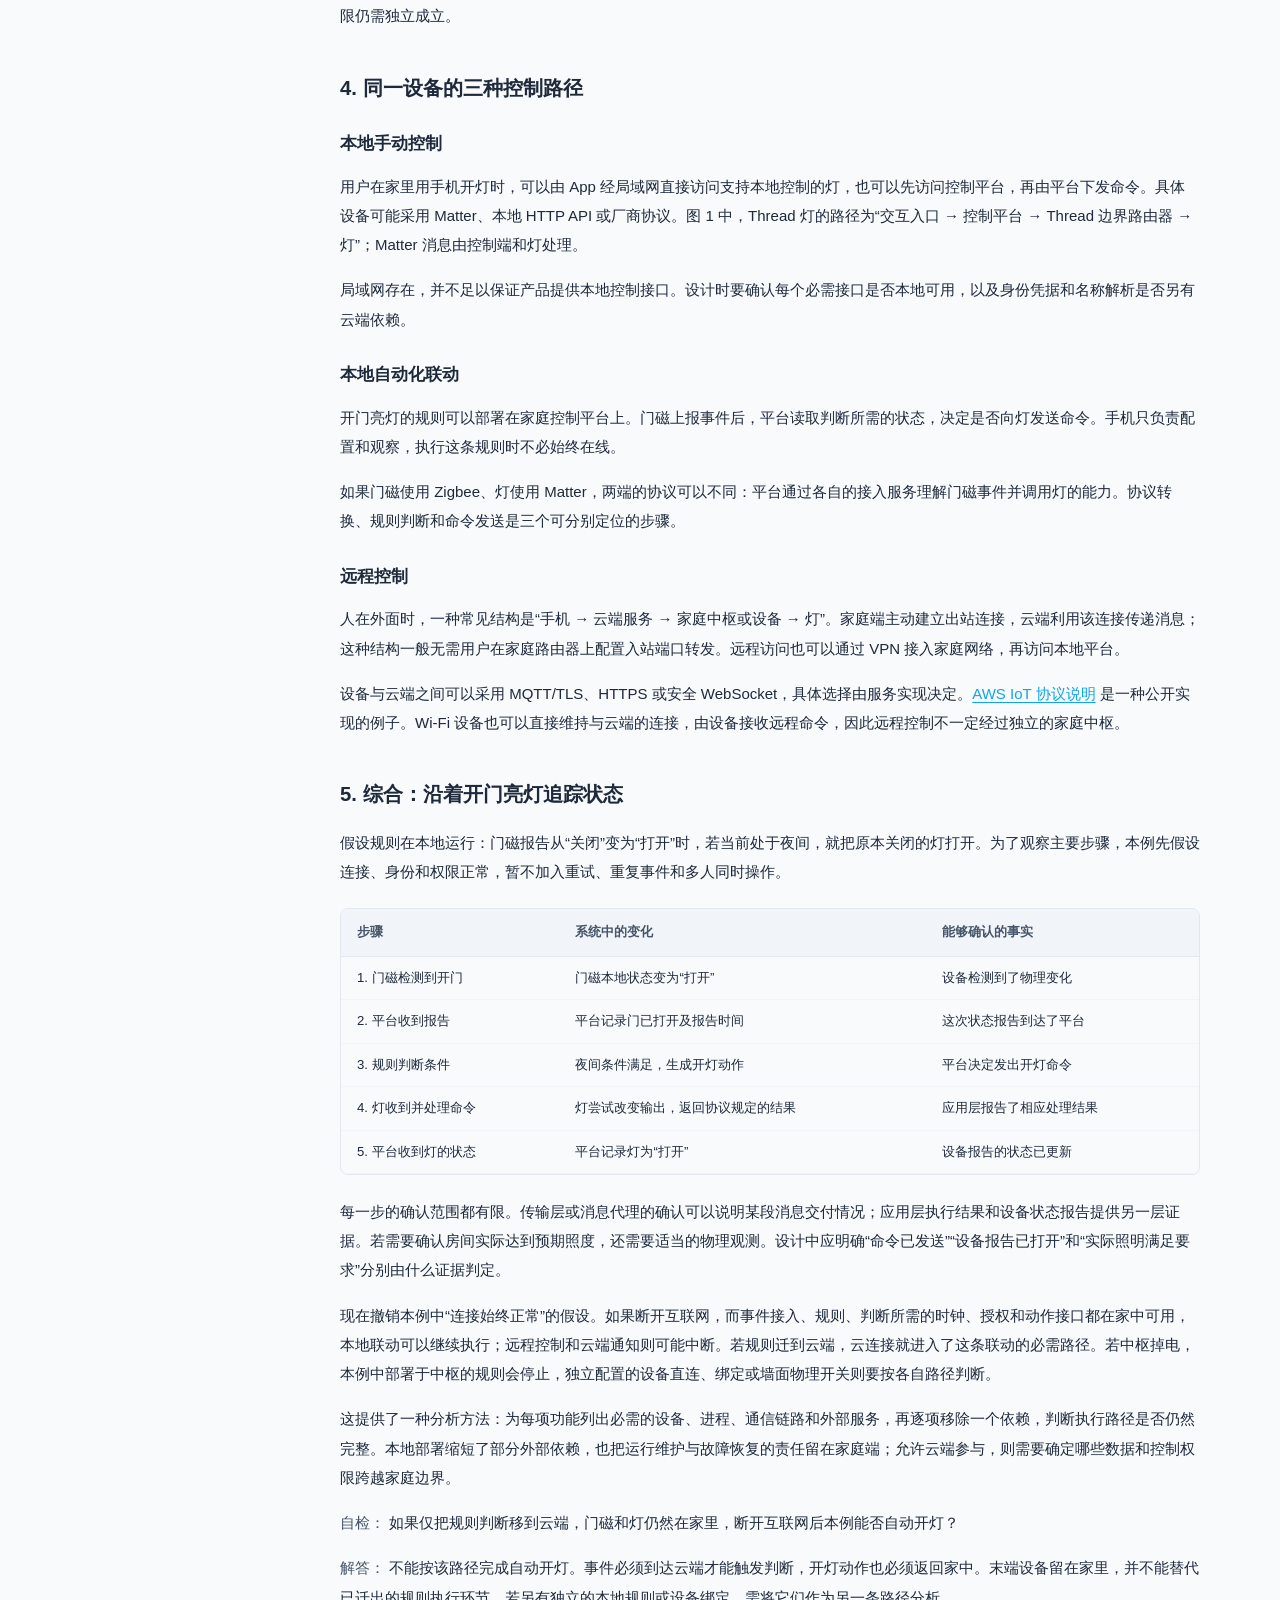
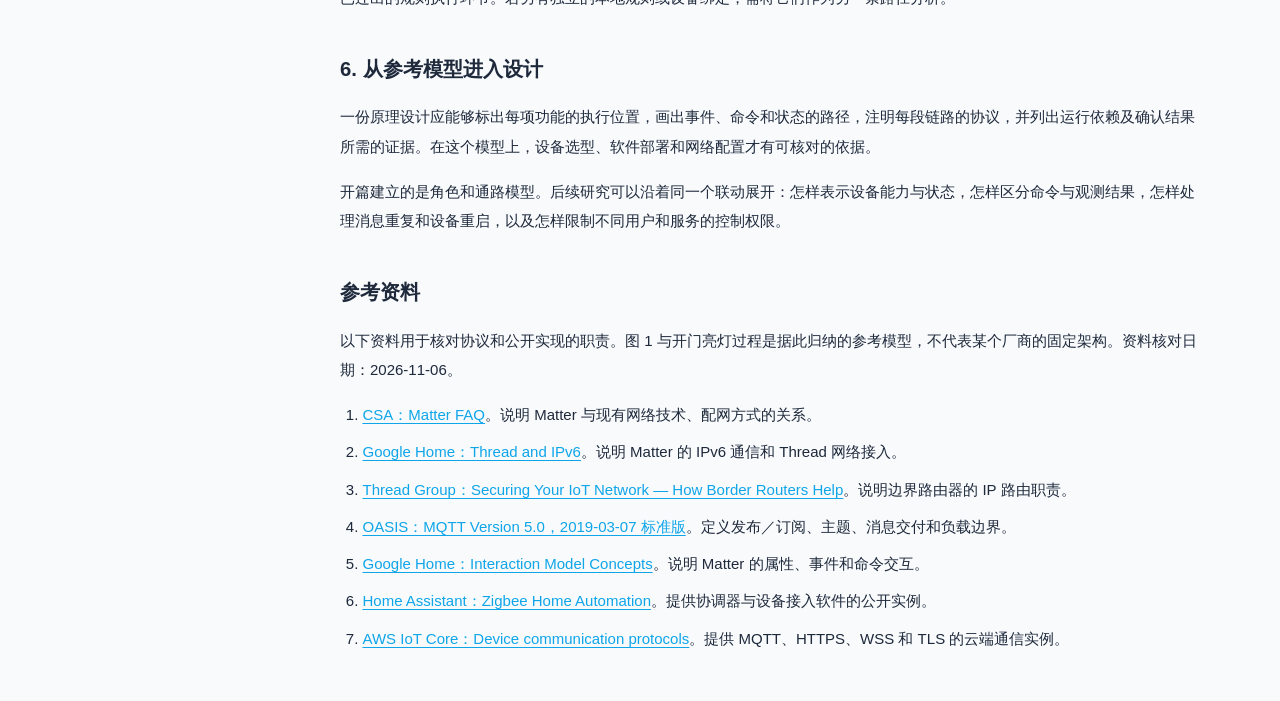
==== commit 261a7037: "docs: 添加智能家居系统原理开篇介绍" ====
--- a/site/index.html
+++ b/site/index.html
@@ -3,392 +3,244 @@
 <head>
   <meta charset="UTF-8">
   <meta name="viewport" content="width=device-width, initial-scale=1.0">
-  <title>JJ-HOME 全屋智能方案 | 首页总览</title>
+  <meta name="description" content="从开门亮灯追踪智能家居系统的设备、通信网络、协议接入、控制平台与云端依赖。">
+  <title>智能家居系统原理设计 | 系统组成与通信</title>
   <link rel="stylesheet" href="css/style.css">
+  <link rel="stylesheet" href="css/introduction.css">
 </head>
 <body>
-  <!-- 移动端遮罩 -->
+  <!-- Generated by scripts/build-introduction.py; edit docs/00-introduction.md. -->
+  <a class="skip-link" href="#introduction">跳到正文</a>
   <div class="overlay" aria-hidden="true"></div>
+  <aside class="sidebar" id="reading-menu">
+    <div class="sidebar-header">
+      <p class="book-name">智能家居系统原理设计</p>
+      <p class="subtitle">开篇 · 系统组成与通信</p>
+    </div>
+    <nav class="sidebar-nav" aria-label="开篇目录">
+<div class="toc">
+<ul>
+<li><a href="#1-从一次联动识别系统角色">1. 从一次联动识别系统角色</a></li>
+<li><a href="#2-从网络连接到控制语义">2. 从网络连接到控制语义</a></li>
+<li><a href="#3-接入不同网络时发生什么">3. 接入不同网络时发生什么</a></li>
+<li><a href="#4-同一设备的三种控制路径">4. 同一设备的三种控制路径</a></li>
+<li><a href="#5-综合沿着开门亮灯追踪状态">5. 综合：沿着开门亮灯追踪状态</a></li>
+<li><a href="#6-从参考模型进入设计">6. 从参考模型进入设计</a></li>
+<li><a href="#参考资料">参考资料</a></li>
+</ul>
+</div>
 
-  <!-- 侧边栏 -->
-  <aside class="sidebar">
-    <div class="sidebar-header">
-      <h1>JJ-HOME</h1>
-      <p class="subtitle">全屋智能方案 v1.0</p>
+    </nav>
+    <div class="reading-links">
+      <a href="https://github.com/JacoCheung/home-lab">GitHub 仓库</a>
+      <a href="https://github.com/JacoCheung/home-lab/tree/archived_main">原方案归档 · archived_main</a>
     </div>
-    <nav class="sidebar-nav">
-      <a href="index.html"><span class="nav-icon">🏠</span> 首页总览</a>
-      <a href="products.html"><span class="nav-icon">📦</span> 产品目录</a>
-      <a href="shopping.html"><span class="nav-icon">🛒</span> 购物清单</a>
-      <a href="floorplan.html"><span class="nav-icon">🗺️</span> 设备户型图</a>
-      <a href="ha-setup.html"><span class="nav-icon">⚙️</span> HA配置</a>
-      <a href="automations.html"><span class="nav-icon">🔄</span> 自动化场景</a>
-      <a href="voice.html"><span class="nav-icon">🎤</span> 语音助手</a>
-      <a href="dashboard.html"><span class="nav-icon">📊</span> 3D仪表盘</a>
-      <a href="miloco.html"><span class="nav-icon">👁️</span> 小米 Miloco</a>
-      <a href="wiring.html"><span class="nav-icon">🔌</span> 布线指南</a>
-    </nav>
   </aside>
-
-  <!-- 主内容区 -->
   <main class="main">
     <header class="header">
-      <button class="hamburger" aria-label="打开菜单">☰</button>
-      <h1 class="page-title">首页总览</h1>
+      <button class="hamburger" aria-label="打开阅读目录" aria-controls="reading-menu" aria-expanded="false">☰</button>
+      <p class="page-title">智能家居系统原理设计</p>
     </header>
-
-    <div class="content">
-      <!-- Hero 区域 -->
-      <section class="hero">
-        <h2>119平米 全屋智能家居方案</h2>
-        <p>Aqara + Home Assistant | 68个智能场景 | 3D交互仪表盘 | AI语音助手 | 本地优先</p>
-      </section>
-
-      <!-- 统计卡片 -->
-      <section class="stats-grid">
-        <div class="stat-card">
-          <div class="stat-value">68+</div>
-          <div class="stat-label">智能场景</div>
-        </div>
-        <div class="stat-card">
-          <div class="stat-value">~4.1万</div>
-          <div class="stat-label">预算（元）</div>
-        </div>
-        <div class="stat-card">
-          <div class="stat-value">6</div>
-          <div class="stat-label">实施阶段</div>
-        </div>
-        <div class="stat-card">
-          <div class="stat-value">30+</div>
-          <div class="stat-label">传感器</div>
-        </div>
-        <div class="stat-card">
-          <div class="stat-value">6个房间</div>
-          <div class="stat-label">覆盖范围</div>
-        </div>
-      </section>
-
-      <!-- 整体架构 -->
-      <section class="section-header">
-        <span class="section-icon">🏗️</span>
-        <h2>整体架构</h2>
-      </section>
-      <div class="card">
-        <h3>系统架构图</h3>
-        <div class="svg-diagram">
-          <svg viewBox="0 0 800 550" xmlns="http://www.w3.org/2000/svg">
-          <defs>
-            <marker id="arrowhead" markerWidth="10" markerHeight="7" refX="9" refY="3.5" orient="auto">
-              <polygon points="0 0, 10 3.5, 0 7" fill="#0EA5E9"/>
-            </marker>
-          </defs>
-          <!-- Layer 1: 控制层 -->
-          <rect x="50" y="20" width="700" height="95" rx="12" ry="12" fill="rgba(255, 255, 255, 0.95)" stroke="#0EA5E9" stroke-width="2"/>
-          <text x="400" y="48" text-anchor="middle" fill="#1E293B" font-size="16" font-weight="600">控制层</text>
-          <g fill="#64748b" font-size="12">
-            <rect x="95" y="58" width="52" height="22" rx="11" ry="11" fill="rgba(14, 165, 233, 0.08)" stroke="#0EA5E9" stroke-width="1"/>
-            <text x="121" y="73" text-anchor="middle">手机App</text>
-            <rect x="157" y="58" width="60" height="22" rx="11" ry="11" fill="rgba(14, 165, 233, 0.08)" stroke="#0EA5E9" stroke-width="1"/>
-            <text x="187" y="73" text-anchor="middle">3D仪表盘</text>
-            <rect x="227" y="58" width="52" height="22" rx="11" ry="11" fill="rgba(14, 165, 233, 0.08)" stroke="#0EA5E9" stroke-width="1"/>
-            <text x="253" y="73" text-anchor="middle">S1E面板</text>
-            <rect x="289" y="58" width="36" height="22" rx="11" ry="11" fill="rgba(14, 165, 233, 0.08)" stroke="#0EA5E9" stroke-width="1"/>
-            <text x="307" y="73" text-anchor="middle">旋钮</text>
-            <rect x="335" y="58" width="36" height="22" rx="11" ry="11" fill="rgba(14, 165, 233, 0.08)" stroke="#0EA5E9" stroke-width="1"/>
-            <text x="353" y="73" text-anchor="middle">语音</text>
-            <rect x="381" y="58" width="36" height="22" rx="11" ry="11" fill="rgba(14, 165, 233, 0.08)" stroke="#0EA5E9" stroke-width="1"/>
-            <text x="399" y="73" text-anchor="middle">NFC</text>
-          </g>
-          <!-- Arrow 1 -->
-          <line x1="400" y1="115" x2="400" y2="135" stroke="#0EA5E9" stroke-width="2" marker-end="url(#arrowhead)"/>
-          <!-- Layer 2: 智能中枢 -->
-          <rect x="50" y="140" width="700" height="95" rx="12" ry="12" fill="rgba(255, 255, 255, 0.95)" stroke="#0EA5E9" stroke-width="2"/>
-          <text x="400" y="168" text-anchor="middle" fill="#1E293B" font-size="16" font-weight="600">智能中枢 Home Assistant (Mini PC N100)</text>
-          <g fill="#64748b" font-size="12">
-            <rect x="120" y="178" width="62" height="22" rx="11" ry="11" fill="rgba(14, 165, 233, 0.08)" stroke="#0EA5E9" stroke-width="1"/>
-            <text x="151" y="193" text-anchor="middle">Node-RED</text>
-            <rect x="192" y="178" width="48" height="22" rx="11" ry="11" fill="rgba(14, 165, 233, 0.08)" stroke="#0EA5E9" stroke-width="1"/>
-            <text x="216" y="193" text-anchor="middle">Ollama</text>
-            <rect x="250" y="178" width="48" height="22" rx="11" ry="11" fill="rgba(14, 165, 233, 0.08)" stroke="#0EA5E9" stroke-width="1"/>
-            <text x="274" y="193" text-anchor="middle">Frigate</text>
-            <rect x="308" y="178" width="48" height="22" rx="11" ry="11" fill="rgba(14, 165, 233, 0.08)" stroke="#0EA5E9" stroke-width="1"/>
-            <text x="332" y="193" text-anchor="middle">go2rtc</text>
-            <rect x="366" y="178" width="56" height="22" rx="11" ry="11" fill="rgba(14, 165, 233, 0.08)" stroke="#0EA5E9" stroke-width="1"/>
-            <text x="394" y="193" text-anchor="middle">Snapcast</text>
-          </g>
-          <!-- Arrow 2 -->
-          <line x1="400" y1="235" x2="400" y2="255" stroke="#0EA5E9" stroke-width="2" marker-end="url(#arrowhead)"/>
-          <!-- Layer 3: 网关层 -->
-          <rect x="50" y="260" width="700" height="95" rx="12" ry="12" fill="rgba(255, 255, 255, 0.95)" stroke="#0EA5E9" stroke-width="2"/>
-          <text x="400" y="288" text-anchor="middle" fill="#1E293B" font-size="16" font-weight="600">网关层 Aqara M3</text>
-          <g fill="#64748b" font-size="12">
-            <rect x="140" y="298" width="48" height="22" rx="11" ry="11" fill="rgba(14, 165, 233, 0.08)" stroke="#0EA5E9" stroke-width="1"/>
-            <text x="164" y="313" text-anchor="middle">Zigbee</text>
-            <rect x="198" y="298" width="48" height="22" rx="11" ry="11" fill="rgba(14, 165, 233, 0.08)" stroke="#0EA5E9" stroke-width="1"/>
-            <text x="222" y="313" text-anchor="middle">Thread</text>
-            <rect x="256" y="298" width="36" height="22" rx="11" ry="11" fill="rgba(14, 165, 233, 0.08)" stroke="#0EA5E9" stroke-width="1"/>
-            <text x="274" y="313" text-anchor="middle">BLE</text>
-            <rect x="302" y="298" width="28" height="22" rx="11" ry="11" fill="rgba(14, 165, 233, 0.08)" stroke="#0EA5E9" stroke-width="1"/>
-            <text x="316" y="313" text-anchor="middle">IR</text>
-            <rect x="340" y="298" width="44" height="22" rx="11" ry="11" fill="rgba(14, 165, 233, 0.08)" stroke="#0EA5E9" stroke-width="1"/>
-            <text x="362" y="313" text-anchor="middle">Wi-Fi</text>
-            <rect x="394" y="298" width="60" height="22" rx="11" ry="11" fill="rgba(14, 165, 233, 0.08)" stroke="#0EA5E9" stroke-width="1"/>
-            <text x="424" y="313" text-anchor="middle">Ethernet</text>
-          </g>
-          <!-- Arrow 3 -->
-          <line x1="400" y1="355" x2="400" y2="375" stroke="#0EA5E9" stroke-width="2" marker-end="url(#arrowhead)"/>
-          <!-- Layer 4: 设备层 -->
-          <rect x="50" y="380" width="700" height="95" rx="12" ry="12" fill="rgba(255, 255, 255, 0.95)" stroke="#0EA5E9" stroke-width="2"/>
-          <text x="400" y="408" text-anchor="middle" fill="#1E293B" font-size="16" font-weight="600">设备层</text>
-          <g fill="#64748b" font-size="12">
-            <rect x="85" y="418" width="48" height="22" rx="11" ry="11" fill="rgba(14, 165, 233, 0.08)" stroke="#0EA5E9" stroke-width="1"/>
-            <text x="109" y="433" text-anchor="middle">灯光42</text>
-            <rect x="143" y="418" width="44" height="22" rx="11" ry="11" fill="rgba(14, 165, 233, 0.08)" stroke="#0EA5E9" stroke-width="1"/>
-            <text x="165" y="433" text-anchor="middle">灯带6</text>
-            <rect x="197" y="418" width="44" height="22" rx="11" ry="11" fill="rgba(14, 165, 233, 0.08)" stroke="#0EA5E9" stroke-width="1"/>
-            <text x="219" y="433" text-anchor="middle">开关14</text>
-            <rect x="251" y="418" width="44" height="22" rx="11" ry="11" fill="rgba(14, 165, 233, 0.08)" stroke="#0EA5E9" stroke-width="1"/>
-            <text x="273" y="433" text-anchor="middle">窗帘10</text>
-            <rect x="305" y="418" width="62" height="22" rx="11" ry="11" fill="rgba(14, 165, 233, 0.08)" stroke="#0EA5E9" stroke-width="1"/>
-            <text x="336" y="433" text-anchor="middle">传感器30+</text>
-            <rect x="377" y="418" width="36" height="22" rx="11" ry="11" fill="rgba(14, 165, 233, 0.08)" stroke="#0EA5E9" stroke-width="1"/>
-            <text x="395" y="433" text-anchor="middle">门锁</text>
-            <rect x="423" y="418" width="36" height="22" rx="11" ry="11" fill="rgba(14, 165, 233, 0.08)" stroke="#0EA5E9" stroke-width="1"/>
-            <text x="441" y="433" text-anchor="middle">门铃</text>
-            <rect x="469" y="418" width="44" height="22" rx="11" ry="11" fill="rgba(14, 165, 233, 0.08)" stroke="#0EA5E9" stroke-width="1"/>
-            <text x="491" y="433" text-anchor="middle">摄像头</text>
-          </g>
-          </svg>
-        </div>
-      </div>
-
-      <!-- 核心设计原则 -->
-      <section class="section-header">
-        <span class="section-icon">💡</span>
-        <h2>核心设计原则</h2>
-      </section>
-      <div class="card">
-        <h3>设计理念</h3>
-        <div class="table-wrapper">
-          <table>
-            <thead>
-              <tr>
-                <th>原则</th>
-                <th>说明</th>
-              </tr>
-            </thead>
-            <tbody>
-              <tr>
-                <td>本地优先</td>
-                <td>核心逻辑本地运行，减少云端依赖，保障隐私与离线可用</td>
-              </tr>
-              <tr>
-                <td>多平台兼容</td>
-                <td>Aqara + Home Assistant + 第三方设备，统一中枢管理</td>
-              </tr>
-              <tr>
-                <td>AI驱动</td>
-                <td>Ollama 本地大模型 + 语音助手，智能场景与自然交互</td>
-              </tr>
-              <tr>
-                <td>可视化控制</td>
-                <td>3D 仪表盘、房间分区、一键场景，直观易用</td>
-              </tr>
-              <tr>
-                <td>渐进式部署</td>
-                <td>分阶段实施，每阶段可独立使用，灵活扩展</td>
-              </tr>
-            </tbody>
-          </table>
-        </div>
-      </div>
-
-      <!-- 分阶段实施路线图 -->
-      <section class="section-header">
-        <span class="section-icon">🗺️</span>
-        <h2>分阶段实施路线图</h2>
-      </section>
-
-      <div class="phase-card">
-        <div class="phase-header">
-          <h3>Phase 1: 基础智能化</h3>
-          <div class="phase-meta">
-            <span class="difficulty"><span class="star">★</span><span class="star">★</span><span class="star-empty">☆</span><span class="star-empty">☆</span><span class="star-empty">☆</span></span>
-            <span>1-2天</span>
-            <span>~20,000元</span>
-          </div>
-        </div>
-        <ul class="checklist">
-          <li>安装 Aqara M3 网关及 Zigbee 设备</li>
-          <li>配置灯光、开关、窗帘等基础控制</li>
-          <li>完成 Aqara Home App 基础联动</li>
-          <li>测试各房间设备响应</li>
-        </ul>
-      </div>
-
-      <div class="phase-card">
-        <div class="phase-header">
-          <h3>Phase 2: Home Assistant 中枢</h3>
-          <div class="phase-meta">
-            <span class="difficulty"><span class="star">★</span><span class="star">★</span><span class="star">★</span><span class="star-empty">☆</span><span class="star-empty">☆</span></span>
-            <span>1-2天</span>
-            <span>~500元</span>
-          </div>
-        </div>
-        <ul class="checklist">
-          <li>部署 Home Assistant 于 Mini PC N100</li>
-          <li>接入 Aqara 设备并配置自动化</li>
-          <li>建立基础场景与联动规则</li>
-          <li>配置 Node-RED 流程（可选）</li>
-        </ul>
-      </div>
-
-      <div class="phase-card">
-        <div class="phase-header">
-          <h3>Phase 3: 能耗与网络监控</h3>
-          <div class="phase-meta">
-            <span class="difficulty"><span class="star">★</span><span class="star">★</span><span class="star">★</span><span class="star">★</span><span class="star-empty">☆</span></span>
-            <span>半天</span>
-            <span>~1,500元</span>
-          </div>
-        </div>
-        <ul class="checklist">
-          <li>接入能耗监测设备（插座/电表）</li>
-          <li>配置网络监控与告警</li>
-          <li>搭建 Prometheus/Grafana 看板（可选）</li>
-          <li>能耗数据可视化</li>
-        </ul>
-      </div>
-
-      <div class="phase-card">
-        <div class="phase-header">
-          <h3>Phase 4: DIY 传感器与进阶</h3>
-          <div class="phase-meta">
-            <span class="difficulty"><span class="star">★</span><span class="star">★</span><span class="star">★</span><span class="star">★</span><span class="star-empty">☆</span></span>
-            <span>1-2天</span>
-            <span>~200元</span>
-          </div>
-        </div>
-        <ul class="checklist">
-          <li>DIY 传感器（ESP32/ESPHome）接入</li>
-          <li>WLED 灯带、NFC 标签配置</li>
-          <li>Node-RED 进阶流程开发</li>
-          <li>第三方设备集成</li>
-        </ul>
-      </div>
-
-      <div class="phase-card">
-        <div class="phase-header">
-          <h3>Phase 5: AI 语音助手</h3>
-          <div class="phase-meta">
-            <span class="difficulty"><span class="star">★</span><span class="star">★</span><span class="star">★</span><span class="star">★</span><span class="star">★</span></span>
-            <span>2-3天</span>
-            <span>~180元</span>
-          </div>
-        </div>
-        <ul class="checklist">
-          <li>ESP32 语音模块 + 麦克风阵列</li>
-          <li>本地 Ollama 大模型部署</li>
-          <li>语音指令与 HA 场景对接</li>
-          <li>多房间 Snapcast 音频同步</li>
-        </ul>
-      </div>
-
-      <div class="phase-card">
-        <div class="phase-header">
-          <h3>Phase 6: 3D 仪表盘与高阶 AI</h3>
-          <div class="phase-meta">
-            <span class="difficulty"><span class="star">★</span><span class="star">★</span><span class="star">★</span><span class="star">★</span><span class="star">★</span></span>
-            <span>3-5天</span>
-            <span>~0元</span>
-          </div>
-        </div>
-        <ul class="checklist">
-          <li>3D 户型图仪表盘搭建</li>
-          <li>Frigate 智能安防与人体检测</li>
-          <li>go2rtc 摄像头流接入</li>
-          <li>高阶 AI 场景与自动化优化</li>
-        </ul>
-      </div>
-
-      <div class="phase-card" style="border-color: var(--purple);">
-        <div class="phase-header">
-          <h3>Phase 7（可选）: Xiaomi Miloco 视觉管家</h3>
-          <div class="phase-meta">
-            <span class="difficulty"><span class="star">★</span><span class="star">★</span><span class="star">★</span><span class="star">★</span><span class="star-empty">☆</span></span>
-            <span>与 Phase 6 可并行</span>
-            <span>~2,600–4,800元</span>
-          </div>
-        </div>
-        <ul class="checklist">
-          <li>NVIDIA 30 系+ 8GB 显存主机（可与 Frigate 共用）</li>
-          <li>Docker 一键部署 <a href="miloco.html" class="link">Xiaomi Miloco</a>，绑定米家摄像机</li>
-          <li>自然语言设家庭规则，端侧视频理解（MiMo-VL-Miloco-7B）</li>
-          <li>与 HA 并存：视觉+米家联动</li>
-        </ul>
-      </div>
-
-      <!-- 预算汇总 -->
-      <section class="section-header">
-        <span class="section-icon">💰</span>
-        <h2>预算汇总</h2>
-      </section>
-      <div class="card">
-        <h3>费用明细</h3>
-        <div class="table-wrapper">
-          <table>
-            <thead>
-              <tr>
-                <th>类别</th>
-                <th>金额（元）</th>
-                <th>占比</th>
-              </tr>
-            </thead>
-            <tbody>
-              <tr>
-                <td>Aqara 设备</td>
-                <td>~36,400</td>
-                <td>89.4%</td>
-              </tr>
-              <tr>
-                <td>第三方设备</td>
-                <td>~2,243</td>
-                <td>5.5%</td>
-              </tr>
-              <tr>
-                <td>DIY 硬件</td>
-                <td>~585</td>
-                <td>1.4%</td>
-              </tr>
-              <tr>
-                <td>窗帘轨道</td>
-                <td>~1,500</td>
-                <td>3.7%</td>
-              </tr>
-              <tr>
-                <td><strong>总计</strong></td>
-                <td><strong>~40,700</strong></td>
-                <td>100%</td>
-              </tr>
-            </tbody>
-          </table>
-        </div>
-        <div class="budget-bar" style="display: flex;">
-          <div class="fill" style="flex: 89.4; background: linear-gradient(90deg, var(--accent), var(--purple));"></div>
-          <div class="fill" style="flex: 5.5; background: var(--green);"></div>
-          <div class="fill" style="flex: 1.4; background: var(--yellow);"></div>
-          <div class="fill" style="flex: 3.7; background: var(--purple);"></div>
-        </div>
-        <div style="display: flex; flex-wrap: wrap; gap: 16px; margin-top: 12px; font-size: .8rem; color: var(--text-muted);">
-          <span><span style="display: inline-block; width: 10px; height: 10px; background: var(--accent); border-radius: 2px; vertical-align: middle; margin-right: 4px;"></span>Aqara 89.4%</span>
-          <span><span style="display: inline-block; width: 10px; height: 10px; background: var(--green); border-radius: 2px; vertical-align: middle; margin-right: 4px;"></span>第三方 5.5%</span>
-          <span><span style="display: inline-block; width: 10px; height: 10px; background: var(--yellow); border-radius: 2px; vertical-align: middle; margin-right: 4px;"></span>DIY 1.4%</span>
-          <span><span style="display: inline-block; width: 10px; height: 10px; background: var(--purple); border-radius: 2px; vertical-align: middle; margin-right: 4px;"></span>窗帘 3.7%</span>
-        </div>
-      </div>
+    <div class="content reading-content">
+      <article class="prose" id="introduction">
+<h1 id="开篇智能家居系统的组成与通信">开篇：智能家居系统的组成与通信</h1>
+<p>夜间推开入户门，玄关灯随即亮起。这次联动至少包含三个动作：门磁检测到门已打开，规则判断当前是否需要照明，灯接收并执行开灯命令。我们还需要知道灯是否实际打开，以及哪一部分发生故障时这条链路会中断。</p>
+<p>智能家居系统把家庭中的感知、控制和人机交互连接起来，使设备能够接受操作、报告状态，并按规则协同工作。设计这样的系统，需要分别描述参与者的职责、它们之间的数据通路，以及每一段通信采用的协议。把这些关系画清楚，才能判断延迟出现在哪里、断开互联网后还剩哪些功能，以及控制权限应由谁持有。</p>
+<p>本篇以“夜间开门后亮灯”为贯穿示例，建立一个不依赖特定品牌的系统模型。读完后，你可以追踪一次控制从输入到执行结果的路径，并指出路径中的网络、协议和运行依赖。模型先讨论单个家庭内的设备控制；视频传输、多住宅管理和完整的身份认证过程留待各自主题展开。</p>
+<h2 id="1-从一次联动识别系统角色">1. 从一次联动识别系统角色</h2>
+<p>门磁把物理变化转成数据，灯把控制命令转成物理动作。它们分别承担<em>传感器（sensor）</em>和<em>执行器（actuator）</em>的职责，合称末端设备。设备内部的固件负责采样、通信和动作执行；同一个产品也可以同时承担这两种职责，例如带电量计量的智能插座。</p>
+<p>门磁的数据要传到判断规则的位置，命令还要传到灯。我们把提供这些通路的设施称为家庭通信网络；把接收事件、维护设备状态并执行规则的软件称为<em>控制平台（controller platform）</em>。用户通过手机、墙面按键或语音入口发出操作。需要远程访问、账号服务或消息推送时，系统还可能连接云端。</p>
+<div class="table-wrapper"><table>
+<thead>
+<tr>
+<th>系统角色</th>
+<th>承担的工作</th>
+<th>在开门亮灯中的位置</th>
+</tr>
+</thead>
+<tbody>
+<tr>
+<td>末端设备</td>
+<td>感知环境、报告状态、执行动作</td>
+<td>门磁报告开门，灯执行开灯</td>
+</tr>
+<tr>
+<td>家庭通信网络</td>
+<td>提供局域网连接、无线转发和 IP 路由</td>
+<td>传递门磁事件与开灯命令</td>
+</tr>
+<tr>
+<td>协议接入</td>
+<td>将设备网络接入平台；必要时转换协议和数据模型</td>
+<td>接入 Zigbee 门磁或 Thread 灯</td>
+</tr>
+<tr>
+<td>控制平台</td>
+<td>维护状态、判断条件、执行规则</td>
+<td>判断是否处于夜间并发出命令</td>
+</tr>
+<tr>
+<td>交互入口</td>
+<td>接受用户操作，展示状态和执行结果</td>
+<td>配置联动、手动开灯、查看结果</td>
+</tr>
+<tr>
+<td>云端服务</td>
+<td>提供远程接入、账号、通知、更新等服务</td>
+<td>按产品设计参与远程控制或通知</td>
+</tr>
+</tbody>
+</table></div>
+<p>这些是逻辑角色，物理设备的数量由实现决定。一台家庭中枢可以同时运行控制平台和协议接入服务；一台智能音箱也可能集成网络接入和控制功能。分析系统时，应分别标出各个角色，再说明它们部署在哪台机器上。</p>
+<p>图 1 展示了一种包含多种接入方式的参考拓扑。实线表示本地通路，虚线表示示例中的云端通路；具体系统可以只采用其中一部分。</p>
+<div class="diagram-scroll"><img alt="图 1：智能家居参考拓扑。控制平台通过 IP 网络、Zigbee 网关或 Thread 边界路由器连接设备；云端通路按需参与。" src="images/system-architecture.svg" /></div>
+<p><em>图 1：逻辑角色与通信通路。家庭局域网简化为连线；图中的方框可以合并部署，双向箭头表示交互能力。Thread 路径中的 Matter 会话终点位于控制端和设备端。</em></p>
+<h2 id="2-从网络连接到控制语义">2. 从网络连接到控制语义</h2>
+<p>一条开灯指令必须同时满足两个条件：数据能够到达目标，目标能够理解数据的含义。前一个条件涉及无线连接、网络寻址和路由；后一个条件涉及设备能力、命令格式和交互规则。</p>
+<p><em>Wi-Fi</em> 和以太网提供 IP 网络的接入方式。家庭局域网中的 TCP 或 UDP 数据可以经由它们传输，但开灯、调光、读温度等含义要由上层协议规定。同样连接 Wi-Fi 的两台设备，是否能够相互控制，还取决于它们采用的应用协议和授权方式。</p>
+<p><em>Thread</em> 提供低功耗 IPv6 Mesh 网络，使传感器等设备能够在功耗受限的条件下交换 IP 数据。<em>Matter</em> 则在 IP 网络上定义设备类型、属性、事件、命令和安全交互。Matter 的工作通信可以运行在 Wi-Fi、以太网或 Thread 上；蓝牙低功耗 BLE 常用于初始配网。<a href="https://csa-iot.org/all-solutions/matter/matter-faq/">Matter 官方 FAQ</a> 和 <a href="https://developers.home.google.com/matter/primer/thread-and-ipv6">Thread 与 IPv6</a> 分别说明了这两层的职责。</p>
+<div class="table-wrapper"><table>
+<thead>
+<tr>
+<th>技术</th>
+<th>在系统中的职责</th>
+<th>需要另行确定的部分</th>
+</tr>
+</thead>
+<tbody>
+<tr>
+<td>Wi-Fi、以太网</td>
+<td>为设备提供 IP 网络接入</td>
+<td>采用哪种设备控制协议</td>
+</tr>
+<tr>
+<td>Thread</td>
+<td>提供低功耗 IPv6 Mesh 网络</td>
+<td>承载哪种应用协议、如何连接家庭局域网</td>
+</tr>
+<tr>
+<td>Zigbee</td>
+<td>提供低功耗组网及设备交互协议体系</td>
+<td>平台如何接入设备能力和厂商扩展</td>
+</tr>
+<tr>
+<td>BLE</td>
+<td>提供近距离通信，设备可通过 GATT 服务与特征交换数据</td>
+<td>数据含义、配网流程和平台接入方式</td>
+</tr>
+<tr>
+<td>Matter</td>
+<td>规定基于 IP 的设备模型和安全交互</td>
+<td>所需功能是否属于设备与平台支持的能力范围</td>
+</tr>
+<tr>
+<td>MQTT</td>
+<td>经消息代理按主题发布、订阅消息</td>
+<td>主题名称、消息格式和设备语义</td>
+</tr>
+<tr>
+<td>HTTP、WebSocket</td>
+<td>提供请求接口或持续交换消息的方式</td>
+<td>API、消息结构、身份和权限约定</td>
+</tr>
+</tbody>
+</table></div>
+<p>表中的技术跨越不同层次。Zigbee 涵盖组网及上层设备交互；Matter 和 Thread 可以组合使用；MQTT 又可以运行在通过 Wi-Fi 接入的 IP 网络上。设计文档应把组合关系写出来，例如“以太网接入的中枢，通过 Matter 控制 Thread 灯”。</p>
+<p><em>MQTT</em> 采用发布／订阅模型：客户端把消息发布到主题，<em>消息代理（broker）</em>把消息转交给相应订阅者。它通常运行在 TCP 上，可以配合 TLS 加密传输；消息负载的业务含义由使用方约定。两个平台都支持 MQTT，仍然需要就主题、数据格式和命令含义达成一致。<a href="https://docs.oasis-open.org/mqtt/mqtt/v5.0/os/mqtt-v5.0-os.html">MQTT 5.0 标准</a> 定义了这种消息传递模型。</p>
+<p>Matter 把设备交互进一步组织成可识别的属性、事件和命令。例如，控制端可以调用灯的开关命令，并订阅开关属性的变化。它的互操作性仍受设备类型、可选功能及平台实际支持范围限制。<a href="https://developers.home.google.com/matter/primer/interaction-model">Matter 交互模型</a> 给出了相应的数据路径和操作定义。</p>
+<h2 id="3-接入不同网络时发生什么">3. 接入不同网络时发生什么</h2>
+<p>如果门磁使用 Zigbee，接入端需要具备 Zigbee 无线通信能力。<em>Zigbee 协调器（coordinator）</em>负责组建网络等职责；上层接入软件把设备的属性、事件和命令映射到控制平台。它们可以集成在网关中，也可以由无线适配器与主机软件共同实现。<a href="https://www.home-assistant.io/integrations/zha/">ZHA 文档</a> 描述了后一种接入方式。</p>
+<p>Thread 设备接入家庭 IP 网络时，使用<em>Thread 边界路由器（Thread Border Router）</em>。它在 Thread 网络与 Wi-Fi 或以太网之间提供 IP 路由。控制端和设备端可以保持同一个 Matter 会话，边界路由器无需把“开灯”翻译成另一种设备命令。<a href="https://threadgroup.org/Newsroom/Blog/securing-your-iot-network-how-border-routers-help">Thread 边界路由器说明</a> 给出了这一职责边界。</p>
+<p>这两种接入方式决定了不同的故障定位方法。Zigbee 事件已到达网关、平台却没有更新状态时，需要检查设备接入与数据映射。Thread 网络内仍能通信、家庭局域网却无法访问设备时，需要检查边界路由、网络发现和网络配置。连接恢复后，应用身份与权限仍需独立成立。</p>
+<h2 id="4-同一设备的三种控制路径">4. 同一设备的三种控制路径</h2>
+<h3 id="本地手动控制">本地手动控制</h3>
+<p>用户在家里用手机开灯时，可以由 App 经局域网直接访问支持本地控制的灯，也可以先访问控制平台，再由平台下发命令。具体设备可能采用 Matter、本地 HTTP API 或厂商协议。图 1 中，Thread 灯的路径为“交互入口 → 控制平台 → Thread 边界路由器 → 灯”；Matter 消息由控制端和灯处理。</p>
+<p>局域网存在，并不足以保证产品提供本地控制接口。设计时要确认每个必需接口是否本地可用，以及身份凭据和名称解析是否另有云端依赖。</p>
+<h3 id="本地自动化联动">本地自动化联动</h3>
+<p>开门亮灯的规则可以部署在家庭控制平台上。门磁上报事件后，平台读取判断所需的状态，决定是否向灯发送命令。手机只负责配置和观察，执行这条规则时不必始终在线。</p>
+<p>如果门磁使用 Zigbee、灯使用 Matter，两端的协议可以不同：平台通过各自的接入服务理解门磁事件并调用灯的能力。协议转换、规则判断和命令发送是三个可分别定位的步骤。</p>
+<h3 id="远程控制">远程控制</h3>
+<p>人在外面时，一种常见结构是“手机 → 云端服务 → 家庭中枢或设备 → 灯”。家庭端主动建立出站连接，云端利用该连接传递消息；这种结构一般无需用户在家庭路由器上配置入站端口转发。远程访问也可以通过 VPN 接入家庭网络，再访问本地平台。</p>
+<p>设备与云端之间可以采用 MQTT/TLS、HTTPS 或安全 WebSocket，具体选择由服务实现决定。<a href="https://docs.aws.amazon.com/iot/latest/developerguide/protocols.html">AWS IoT 协议说明</a> 是一种公开实现的例子。Wi-Fi 设备也可以直接维持与云端的连接，由设备接收远程命令，因此远程控制不一定经过独立的家庭中枢。</p>
+<h2 id="5-综合沿着开门亮灯追踪状态">5. 综合：沿着开门亮灯追踪状态</h2>
+<p>假设规则在本地运行：门磁报告从“关闭”变为“打开”时，若当前处于夜间，就把原本关闭的灯打开。为了观察主要步骤，本例先假设连接、身份和权限正常，暂不加入重试、重复事件和多人同时操作。</p>
+<div class="table-wrapper"><table>
+<thead>
+<tr>
+<th>步骤</th>
+<th>系统中的变化</th>
+<th>能够确认的事实</th>
+</tr>
+</thead>
+<tbody>
+<tr>
+<td>1. 门磁检测到开门</td>
+<td>门磁本地状态变为“打开”</td>
+<td>设备检测到了物理变化</td>
+</tr>
+<tr>
+<td>2. 平台收到报告</td>
+<td>平台记录门已打开及报告时间</td>
+<td>这次状态报告到达了平台</td>
+</tr>
+<tr>
+<td>3. 规则判断条件</td>
+<td>夜间条件满足，生成开灯动作</td>
+<td>平台决定发出开灯命令</td>
+</tr>
+<tr>
+<td>4. 灯收到并处理命令</td>
+<td>灯尝试改变输出，返回协议规定的结果</td>
+<td>应用层报告了相应处理结果</td>
+</tr>
+<tr>
+<td>5. 平台收到灯的状态</td>
+<td>平台记录灯为“打开”</td>
+<td>设备报告的状态已更新</td>
+</tr>
+</tbody>
+</table></div>
+<p>每一步的确认范围都有限。传输层或消息代理的确认可以说明某段消息交付情况；应用层执行结果和设备状态报告提供另一层证据。若需要确认房间实际达到预期照度，还需要适当的物理观测。设计中应明确“命令已发送”“设备报告已打开”和“实际照明满足要求”分别由什么证据判定。</p>
+<p>现在撤销本例中“连接始终正常”的假设。如果断开互联网，而事件接入、规则、判断所需的时钟、授权和动作接口都在家中可用，本地联动可以继续执行；远程控制和云端通知则可能中断。若规则迁到云端，云连接就进入了这条联动的必需路径。若中枢掉电，本例中部署于中枢的规则会停止，独立配置的设备直连、绑定或墙面物理开关则要按各自路径判断。</p>
+<p>这提供了一种分析方法：为每项功能列出必需的设备、进程、通信链路和外部服务，再逐项移除一个依赖，判断执行路径是否仍然完整。本地部署缩短了部分外部依赖，也把运行维护与故障恢复的责任留在家庭端；允许云端参与，则需要确定哪些数据和控制权限跨越家庭边界。</p>
+<p><em>自检：</em> 如果仅把规则判断移到云端，门磁和灯仍然在家里，断开互联网后本例能否自动开灯？</p>
+<p><em>解答：</em> 不能按该路径完成自动开灯。事件必须到达云端才能触发判断，开灯动作也必须返回家中。末端设备留在家里，并不能替代已迁出的规则执行环节。若另有独立的本地规则或设备绑定，需将它们作为另一条路径分析。</p>
+<h2 id="6-从参考模型进入设计">6. 从参考模型进入设计</h2>
+<p>一份原理设计应能够标出每项功能的执行位置，画出事件、命令和状态的路径，注明每段链路的协议，并列出运行依赖及确认结果所需的证据。在这个模型上，设备选型、软件部署和网络配置才有可核对的依据。</p>
+<p>开篇建立的是角色和通路模型。后续研究可以沿着同一个联动展开：怎样表示设备能力与状态，怎样区分命令与观测结果，怎样处理消息重复和设备重启，以及怎样限制不同用户和服务的控制权限。</p>
+<h2 id="参考资料">参考资料</h2>
+<p>以下资料用于核对协议和公开实现的职责。图 1 与开门亮灯过程是据此归纳的参考模型，不代表某个厂商的固定架构。资料核对日期：2026-11-06。</p>
+<ol>
+<li><a href="https://csa-iot.org/all-solutions/matter/matter-faq/">CSA：Matter FAQ</a>。说明 Matter 与现有网络技术、配网方式的关系。</li>
+<li><a href="https://developers.home.google.com/matter/primer/thread-and-ipv6">Google Home：Thread and IPv6</a>。说明 Matter 的 IPv6 通信和 Thread 网络接入。</li>
+<li><a href="https://threadgroup.org/Newsroom/Blog/securing-your-iot-network-how-border-routers-help">Thread Group：Securing Your IoT Network — How Border Routers Help</a>。说明边界路由器的 IP 路由职责。</li>
+<li><a href="https://docs.oasis-open.org/mqtt/mqtt/v5.0/os/mqtt-v5.0-os.html">OASIS：MQTT Version 5.0，2019-03-07 标准版</a>。定义发布／订阅、主题、消息交付和负载边界。</li>
+<li><a href="https://developers.home.google.com/matter/primer/interaction-model">Google Home：Interaction Model Concepts</a>。说明 Matter 的属性、事件和命令交互。</li>
+<li><a href="https://www.home-assistant.io/integrations/zha/">Home Assistant：Zigbee Home Automation</a>。提供协调器与设备接入软件的公开实例。</li>
+<li><a href="https://docs.aws.amazon.com/iot/latest/developerguide/protocols.html">AWS IoT Core：Device communication protocols</a>。提供 MQTT、HTTPS、WSS 和 TLS 的云端通信实例。</li>
+</ol>
+      </article>
     </div>
   </main>
-
-  <script src="js/main.js"></script>
+  <script>
+    const menuButton = document.querySelector('.hamburger');
+    const menu = document.querySelector('.sidebar');
+    const overlay = document.querySelector('.overlay');
+    function setMenu(open) {
+      menu.classList.toggle('open', open);
+      overlay.classList.toggle('open', open);
+      menuButton.setAttribute('aria-expanded', String(open));
+      menuButton.setAttribute('aria-label', open ? '关闭阅读目录' : '打开阅读目录');
+    }
+    menuButton.addEventListener('click', () => setMenu(!menu.classList.contains('open')));
+    overlay.addEventListener('click', () => setMenu(false));
+    menu.querySelectorAll('a').forEach(link => link.addEventListener('click', () => setMenu(false)));
+    document.addEventListener('keydown', event => {
+      if (event.key === 'Escape' && menu.classList.contains('open')) {
+        setMenu(false);
+        menuButton.focus();
+      }
+    });
+  </script>
 </body>
 </html>
--- a/site/css/introduction.css
+++ b/site/css/introduction.css
@@ -0,0 +1,35 @@
+/* Reading styles for the principles introduction; other pages keep their styles. */
+html { scroll-padding-top: 84px; }
+.reading-content { max-width: 1120px; }
+.sidebar-header .book-name { color: var(--text-primary); font-weight: 600; font-size: 1.05rem; }
+.sidebar-header .subtitle { color: var(--text-secondary); }
+.sidebar-nav ul { list-style: none; }
+.sidebar-nav a { line-height: 1.6; }
+.reading-links { padding: 18px 20px; border-top: 1px solid var(--border); }
+.reading-links a { display: block; margin: 5px 0; font-size: .85rem; }
+.prose { max-width: 860px; margin: 0 auto; line-height: 1.95; }
+.prose h1 { font-size: 1.85rem; line-height: 1.45; margin: 8px 0 28px; }
+.prose h2 { font-size: 1.35rem; line-height: 1.5; margin: 42px 0 18px; }
+.prose h3 { font-size: 1.1rem; line-height: 1.5; margin: 28px 0 12px; }
+.prose p { margin: 16px 0; }
+.prose ul, .prose ol { padding-left: 1.5em; margin: 16px 0; }
+.prose li { margin: 8px 0; }
+.prose a { text-decoration: underline; text-underline-offset: 3px; overflow-wrap: anywhere; }
+.prose em { font-style: normal; color: var(--text-secondary); }
+.prose .table-wrapper { margin: 22px 0; }
+.prose table { line-height: 1.7; min-width: 620px; }
+.prose td, .prose th { vertical-align: top; white-space: normal; }
+.diagram-scroll { overflow-x: auto; margin: 26px 0 10px; }
+.diagram-scroll img { display: block; width: 100%; min-width: 680px; height: auto; }
+.skip-link { position: absolute; left: 16px; top: -100px; background: var(--bg-secondary); padding: 8px 16px; z-index: 200; }
+.skip-link:focus { top: 8px; }
+@media (max-width: 768px) {
+  .reading-content { padding: 22px 20px; }
+  .header .page-title { font-size: .95rem; }
+  .prose h1 { font-size: 1.55rem; }
+  .prose h2 { font-size: 1.25rem; }
+}
+@media (prefers-reduced-motion: reduce) {
+  html { scroll-behavior: auto; }
+  .sidebar { transition: none; }
+}
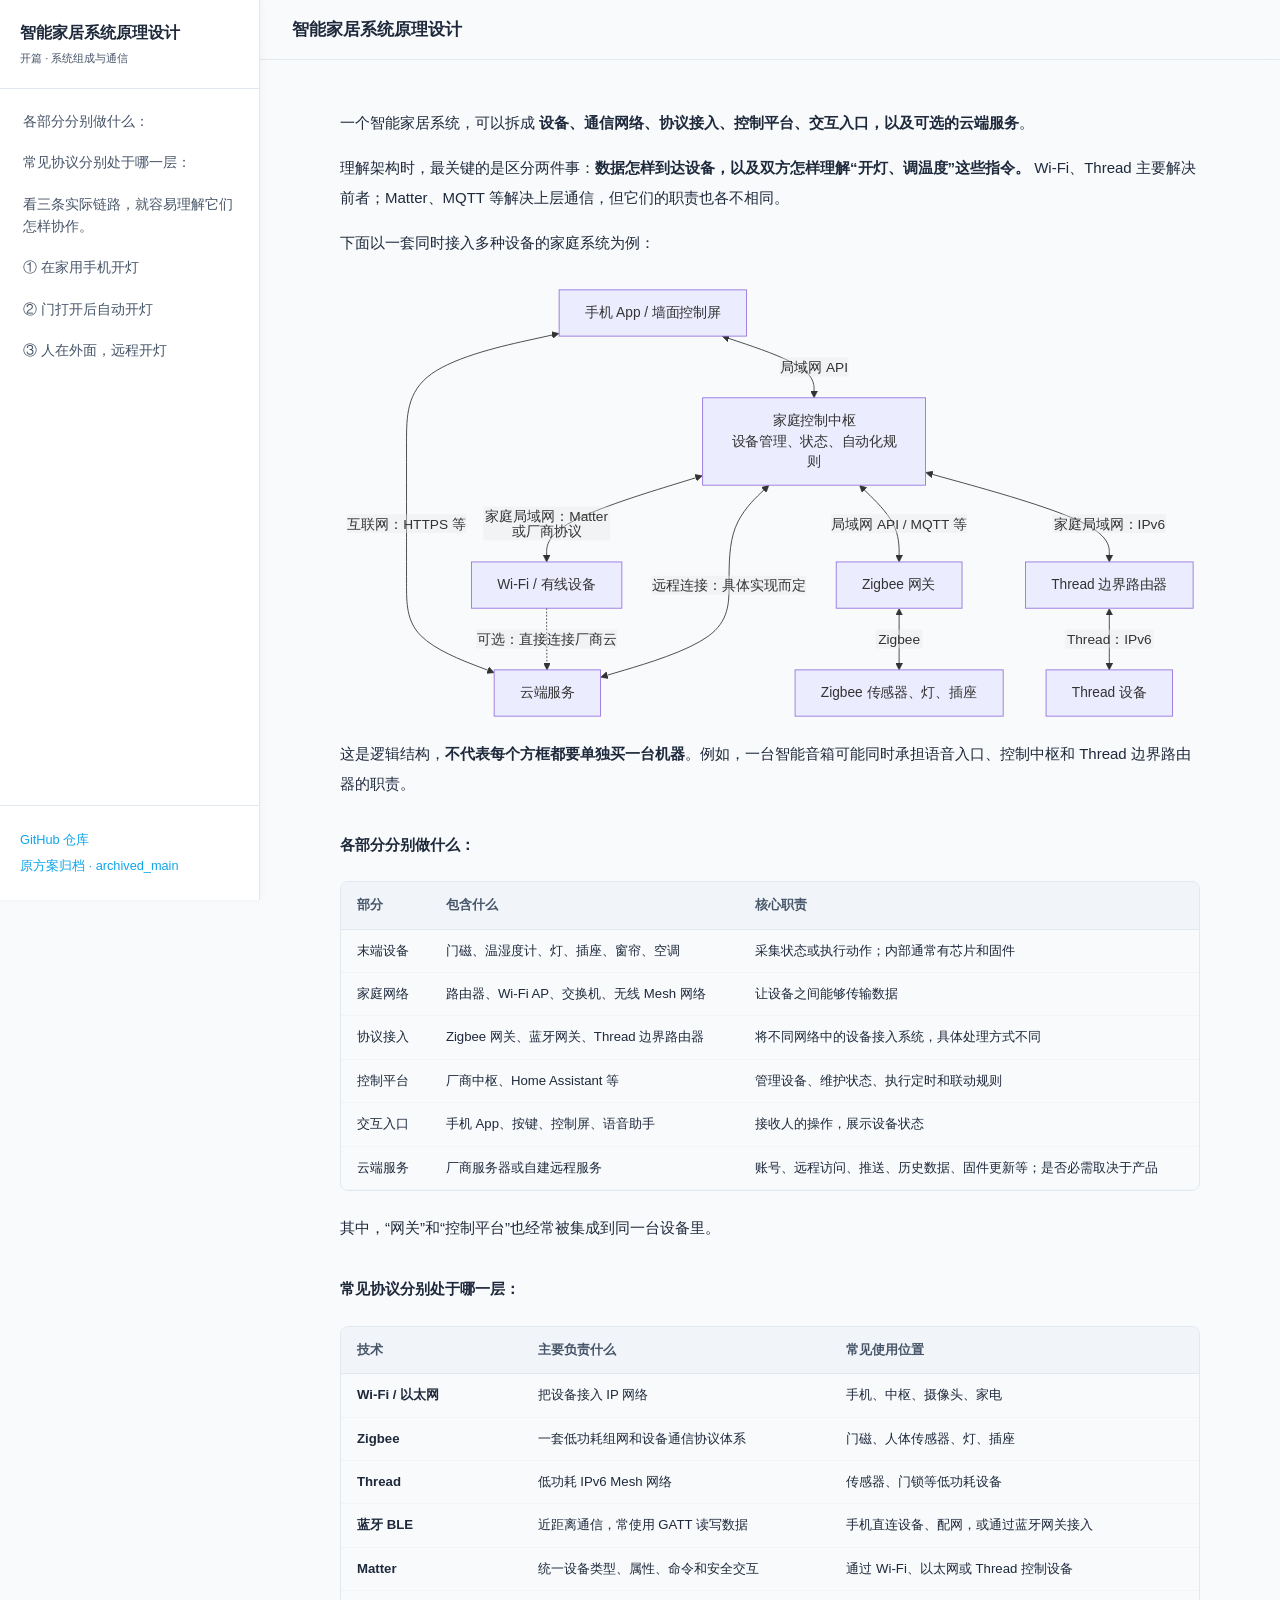
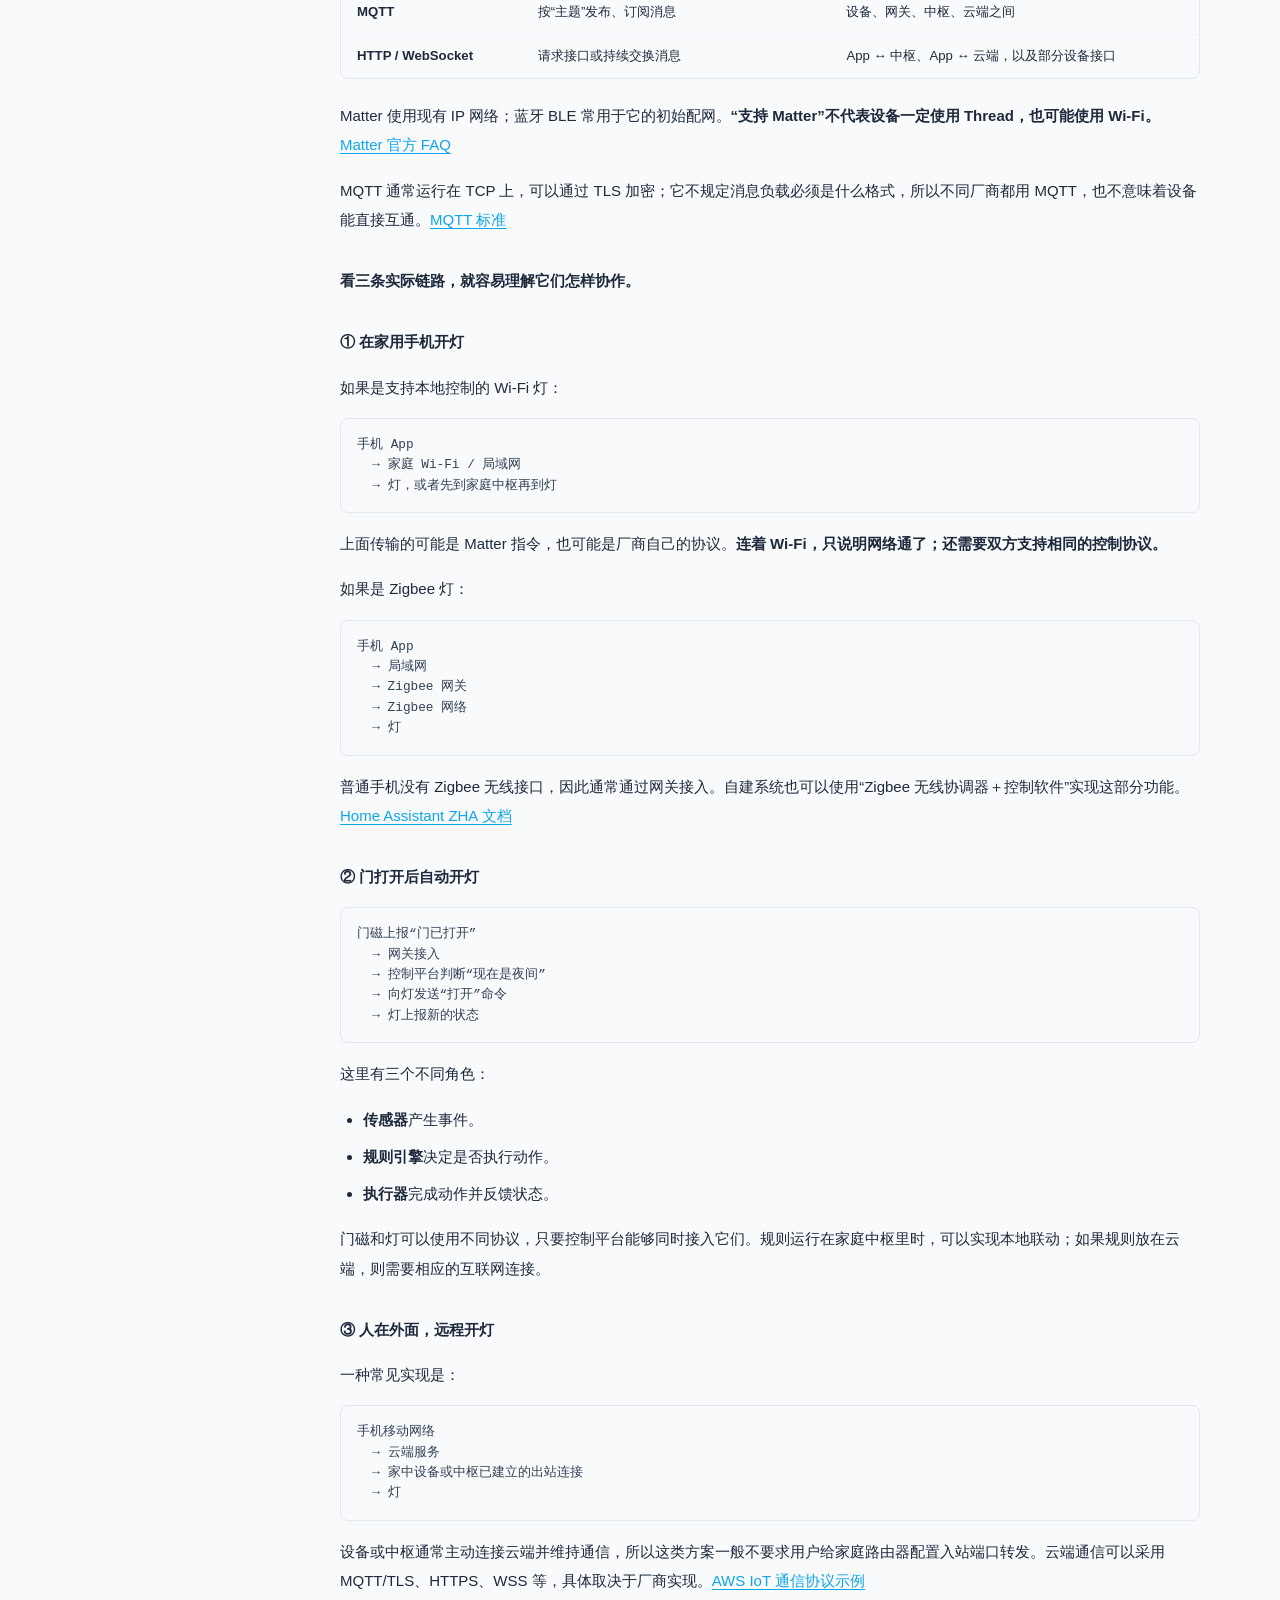
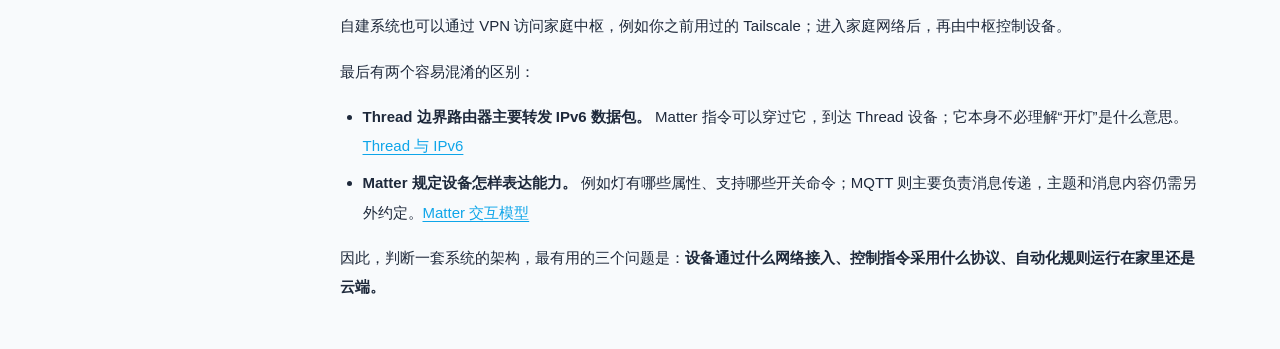
==== commit 1d034ea2: "docs: 按原回答恢复智能家居开篇" ====
--- a/site/index.html
+++ b/site/index.html
@@ -3,7 +3,7 @@
 <head>
   <meta charset="UTF-8">
   <meta name="viewport" content="width=device-width, initial-scale=1.0">
-  <meta name="description" content="从开门亮灯追踪智能家居系统的设备、通信网络、协议接入、控制平台与云端依赖。">
+  <meta name="description" content="智能家居系统的设备、通信网络、协议接入、控制平台、交互入口与云端服务，以及各部分之间的通信链路和协议。">
   <title>智能家居系统原理设计 | 系统组成与通信</title>
   <link rel="stylesheet" href="css/style.css">
   <link rel="stylesheet" href="css/introduction.css">
@@ -18,18 +18,14 @@
       <p class="subtitle">开篇 · 系统组成与通信</p>
     </div>
     <nav class="sidebar-nav" aria-label="开篇目录">
-<div class="toc">
-<ul>
-<li><a href="#1-从一次联动识别系统角色">1. 从一次联动识别系统角色</a></li>
-<li><a href="#2-从网络连接到控制语义">2. 从网络连接到控制语义</a></li>
-<li><a href="#3-接入不同网络时发生什么">3. 接入不同网络时发生什么</a></li>
-<li><a href="#4-同一设备的三种控制路径">4. 同一设备的三种控制路径</a></li>
-<li><a href="#5-综合沿着开门亮灯追踪状态">5. 综合：沿着开门亮灯追踪状态</a></li>
-<li><a href="#6-从参考模型进入设计">6. 从参考模型进入设计</a></li>
-<li><a href="#参考资料">参考资料</a></li>
-</ul>
-</div>
-
+<div class="toc"><ul>
+<li><a href="#section-1">各部分分别做什么：</a></li>
+<li><a href="#section-2">常见协议分别处于哪一层：</a></li>
+<li><a href="#section-3">看三条实际链路，就容易理解它们怎样协作。</a></li>
+<li><a href="#section-4">① 在家用手机开灯</a></li>
+<li><a href="#section-5">② 门打开后自动开灯</a></li>
+<li><a href="#section-6">③ 人在外面，远程开灯</a></li>
+</ul></div>
     </nav>
     <div class="reading-links">
       <a href="https://github.com/JacoCheung/home-lab">GitHub 仓库</a>
@@ -39,186 +35,152 @@
   <main class="main">
     <header class="header">
       <button class="hamburger" aria-label="打开阅读目录" aria-controls="reading-menu" aria-expanded="false">☰</button>
-      <p class="page-title">智能家居系统原理设计</p>
+      <h1 class="page-title">智能家居系统原理设计</h1>
     </header>
     <div class="content reading-content">
       <article class="prose" id="introduction">
-<h1 id="开篇智能家居系统的组成与通信">开篇：智能家居系统的组成与通信</h1>
-<p>夜间推开入户门，玄关灯随即亮起。这次联动至少包含三个动作：门磁检测到门已打开，规则判断当前是否需要照明，灯接收并执行开灯命令。我们还需要知道灯是否实际打开，以及哪一部分发生故障时这条链路会中断。</p>
-<p>智能家居系统把家庭中的感知、控制和人机交互连接起来，使设备能够接受操作、报告状态，并按规则协同工作。设计这样的系统，需要分别描述参与者的职责、它们之间的数据通路，以及每一段通信采用的协议。把这些关系画清楚，才能判断延迟出现在哪里、断开互联网后还剩哪些功能，以及控制权限应由谁持有。</p>
-<p>本篇以“夜间开门后亮灯”为贯穿示例，建立一个不依赖特定品牌的系统模型。读完后，你可以追踪一次控制从输入到执行结果的路径，并指出路径中的网络、协议和运行依赖。模型先讨论单个家庭内的设备控制；视频传输、多住宅管理和完整的身份认证过程留待各自主题展开。</p>
-<h2 id="1-从一次联动识别系统角色">1. 从一次联动识别系统角色</h2>
-<p>门磁把物理变化转成数据，灯把控制命令转成物理动作。它们分别承担<em>传感器（sensor）</em>和<em>执行器（actuator）</em>的职责，合称末端设备。设备内部的固件负责采样、通信和动作执行；同一个产品也可以同时承担这两种职责，例如带电量计量的智能插座。</p>
-<p>门磁的数据要传到判断规则的位置，命令还要传到灯。我们把提供这些通路的设施称为家庭通信网络；把接收事件、维护设备状态并执行规则的软件称为<em>控制平台（controller platform）</em>。用户通过手机、墙面按键或语音入口发出操作。需要远程访问、账号服务或消息推送时，系统还可能连接云端。</p>
+<p>一个智能家居系统，可以拆成 <strong>设备、通信网络、协议接入、控制平台、交互入口，以及可选的云端服务</strong>。</p>
+<p>理解架构时，最关键的是区分两件事：<strong>数据怎样到达设备，以及双方怎样理解“开灯、调温度”这些指令。</strong> Wi-Fi、Thread 主要解决前者；Matter、MQTT 等解决上层通信，但它们的职责也各不相同。</p>
+<p>下面以一套同时接入多种设备的家庭系统为例：</p>
+<div class="diagram-scroll"><img src="images/system-architecture.svg" alt="智能家居系统逻辑结构图"></div>
+<p>这是逻辑结构，<strong>不代表每个方框都要单独买一台机器</strong>。例如，一台智能音箱可能同时承担语音入口、控制中枢和 Thread 边界路由器的职责。</p>
+<p class="section-label" id="section-1"><strong>各部分分别做什么：</strong></p>
 <div class="table-wrapper"><table>
 <thead>
 <tr>
-<th>系统角色</th>
-<th>承担的工作</th>
-<th>在开门亮灯中的位置</th>
+<th>部分</th>
+<th>包含什么</th>
+<th>核心职责</th>
 </tr>
 </thead>
 <tbody>
 <tr>
 <td>末端设备</td>
-<td>感知环境、报告状态、执行动作</td>
-<td>门磁报告开门，灯执行开灯</td>
-</tr>
-<tr>
-<td>家庭通信网络</td>
-<td>提供局域网连接、无线转发和 IP 路由</td>
-<td>传递门磁事件与开灯命令</td>
+<td>门磁、温湿度计、灯、插座、窗帘、空调</td>
+<td>采集状态或执行动作；内部通常有芯片和固件</td>
+</tr>
+<tr>
+<td>家庭网络</td>
+<td>路由器、Wi-Fi AP、交换机、无线 Mesh 网络</td>
+<td>让设备之间能够传输数据</td>
 </tr>
 <tr>
 <td>协议接入</td>
-<td>将设备网络接入平台；必要时转换协议和数据模型</td>
-<td>接入 Zigbee 门磁或 Thread 灯</td>
+<td>Zigbee 网关、蓝牙网关、Thread 边界路由器</td>
+<td>将不同网络中的设备接入系统，具体处理方式不同</td>
 </tr>
 <tr>
 <td>控制平台</td>
-<td>维护状态、判断条件、执行规则</td>
-<td>判断是否处于夜间并发出命令</td>
+<td>厂商中枢、Home Assistant 等</td>
+<td>管理设备、维护状态、执行定时和联动规则</td>
 </tr>
 <tr>
 <td>交互入口</td>
-<td>接受用户操作，展示状态和执行结果</td>
-<td>配置联动、手动开灯、查看结果</td>
+<td>手机 App、按键、控制屏、语音助手</td>
+<td>接收人的操作，展示设备状态</td>
 </tr>
 <tr>
 <td>云端服务</td>
-<td>提供远程接入、账号、通知、更新等服务</td>
-<td>按产品设计参与远程控制或通知</td>
+<td>厂商服务器或自建远程服务</td>
+<td>账号、远程访问、推送、历史数据、固件更新等；是否必需取决于产品</td>
 </tr>
 </tbody>
 </table></div>
-<p>这些是逻辑角色，物理设备的数量由实现决定。一台家庭中枢可以同时运行控制平台和协议接入服务；一台智能音箱也可能集成网络接入和控制功能。分析系统时，应分别标出各个角色，再说明它们部署在哪台机器上。</p>
-<p>图 1 展示了一种包含多种接入方式的参考拓扑。实线表示本地通路，虚线表示示例中的云端通路；具体系统可以只采用其中一部分。</p>
-<div class="diagram-scroll"><img alt="图 1：智能家居参考拓扑。控制平台通过 IP 网络、Zigbee 网关或 Thread 边界路由器连接设备；云端通路按需参与。" src="images/system-architecture.svg" /></div>
-<p><em>图 1：逻辑角色与通信通路。家庭局域网简化为连线；图中的方框可以合并部署，双向箭头表示交互能力。Thread 路径中的 Matter 会话终点位于控制端和设备端。</em></p>
-<h2 id="2-从网络连接到控制语义">2. 从网络连接到控制语义</h2>
-<p>一条开灯指令必须同时满足两个条件：数据能够到达目标，目标能够理解数据的含义。前一个条件涉及无线连接、网络寻址和路由；后一个条件涉及设备能力、命令格式和交互规则。</p>
-<p><em>Wi-Fi</em> 和以太网提供 IP 网络的接入方式。家庭局域网中的 TCP 或 UDP 数据可以经由它们传输，但开灯、调光、读温度等含义要由上层协议规定。同样连接 Wi-Fi 的两台设备，是否能够相互控制，还取决于它们采用的应用协议和授权方式。</p>
-<p><em>Thread</em> 提供低功耗 IPv6 Mesh 网络，使传感器等设备能够在功耗受限的条件下交换 IP 数据。<em>Matter</em> 则在 IP 网络上定义设备类型、属性、事件、命令和安全交互。Matter 的工作通信可以运行在 Wi-Fi、以太网或 Thread 上；蓝牙低功耗 BLE 常用于初始配网。<a href="https://csa-iot.org/all-solutions/matter/matter-faq/">Matter 官方 FAQ</a> 和 <a href="https://developers.home.google.com/matter/primer/thread-and-ipv6">Thread 与 IPv6</a> 分别说明了这两层的职责。</p>
+<p>其中，“网关”和“控制平台”也经常被集成到同一台设备里。</p>
+<p class="section-label" id="section-2"><strong>常见协议分别处于哪一层：</strong></p>
 <div class="table-wrapper"><table>
 <thead>
 <tr>
 <th>技术</th>
-<th>在系统中的职责</th>
-<th>需要另行确定的部分</th>
+<th>主要负责什么</th>
+<th>常见使用位置</th>
 </tr>
 </thead>
 <tbody>
 <tr>
-<td>Wi-Fi、以太网</td>
-<td>为设备提供 IP 网络接入</td>
-<td>采用哪种设备控制协议</td>
-</tr>
-<tr>
-<td>Thread</td>
-<td>提供低功耗 IPv6 Mesh 网络</td>
-<td>承载哪种应用协议、如何连接家庭局域网</td>
-</tr>
-<tr>
-<td>Zigbee</td>
-<td>提供低功耗组网及设备交互协议体系</td>
-<td>平台如何接入设备能力和厂商扩展</td>
-</tr>
-<tr>
-<td>BLE</td>
-<td>提供近距离通信，设备可通过 GATT 服务与特征交换数据</td>
-<td>数据含义、配网流程和平台接入方式</td>
-</tr>
-<tr>
-<td>Matter</td>
-<td>规定基于 IP 的设备模型和安全交互</td>
-<td>所需功能是否属于设备与平台支持的能力范围</td>
-</tr>
-<tr>
-<td>MQTT</td>
-<td>经消息代理按主题发布、订阅消息</td>
-<td>主题名称、消息格式和设备语义</td>
-</tr>
-<tr>
-<td>HTTP、WebSocket</td>
-<td>提供请求接口或持续交换消息的方式</td>
-<td>API、消息结构、身份和权限约定</td>
+<td><strong>Wi-Fi / 以太网</strong></td>
+<td>把设备接入 IP 网络</td>
+<td>手机、中枢、摄像头、家电</td>
+</tr>
+<tr>
+<td><strong>Zigbee</strong></td>
+<td>一套低功耗组网和设备通信协议体系</td>
+<td>门磁、人体传感器、灯、插座</td>
+</tr>
+<tr>
+<td><strong>Thread</strong></td>
+<td>低功耗 IPv6 Mesh 网络</td>
+<td>传感器、门锁等低功耗设备</td>
+</tr>
+<tr>
+<td><strong>蓝牙 BLE</strong></td>
+<td>近距离通信，常使用 GATT 读写数据</td>
+<td>手机直连设备、配网，或通过蓝牙网关接入</td>
+</tr>
+<tr>
+<td><strong>Matter</strong></td>
+<td>统一设备类型、属性、命令和安全交互</td>
+<td>通过 Wi-Fi、以太网或 Thread 控制设备</td>
+</tr>
+<tr>
+<td><strong>MQTT</strong></td>
+<td>按“主题”发布、订阅消息</td>
+<td>设备、网关、中枢、云端之间</td>
+</tr>
+<tr>
+<td><strong>HTTP / WebSocket</strong></td>
+<td>请求接口或持续交换消息</td>
+<td>App ↔ 中枢、App ↔ 云端，以及部分设备接口</td>
 </tr>
 </tbody>
 </table></div>
-<p>表中的技术跨越不同层次。Zigbee 涵盖组网及上层设备交互；Matter 和 Thread 可以组合使用；MQTT 又可以运行在通过 Wi-Fi 接入的 IP 网络上。设计文档应把组合关系写出来，例如“以太网接入的中枢，通过 Matter 控制 Thread 灯”。</p>
-<p><em>MQTT</em> 采用发布／订阅模型：客户端把消息发布到主题，<em>消息代理（broker）</em>把消息转交给相应订阅者。它通常运行在 TCP 上，可以配合 TLS 加密传输；消息负载的业务含义由使用方约定。两个平台都支持 MQTT，仍然需要就主题、数据格式和命令含义达成一致。<a href="https://docs.oasis-open.org/mqtt/mqtt/v5.0/os/mqtt-v5.0-os.html">MQTT 5.0 标准</a> 定义了这种消息传递模型。</p>
-<p>Matter 把设备交互进一步组织成可识别的属性、事件和命令。例如，控制端可以调用灯的开关命令，并订阅开关属性的变化。它的互操作性仍受设备类型、可选功能及平台实际支持范围限制。<a href="https://developers.home.google.com/matter/primer/interaction-model">Matter 交互模型</a> 给出了相应的数据路径和操作定义。</p>
-<h2 id="3-接入不同网络时发生什么">3. 接入不同网络时发生什么</h2>
-<p>如果门磁使用 Zigbee，接入端需要具备 Zigbee 无线通信能力。<em>Zigbee 协调器（coordinator）</em>负责组建网络等职责；上层接入软件把设备的属性、事件和命令映射到控制平台。它们可以集成在网关中，也可以由无线适配器与主机软件共同实现。<a href="https://www.home-assistant.io/integrations/zha/">ZHA 文档</a> 描述了后一种接入方式。</p>
-<p>Thread 设备接入家庭 IP 网络时，使用<em>Thread 边界路由器（Thread Border Router）</em>。它在 Thread 网络与 Wi-Fi 或以太网之间提供 IP 路由。控制端和设备端可以保持同一个 Matter 会话，边界路由器无需把“开灯”翻译成另一种设备命令。<a href="https://threadgroup.org/Newsroom/Blog/securing-your-iot-network-how-border-routers-help">Thread 边界路由器说明</a> 给出了这一职责边界。</p>
-<p>这两种接入方式决定了不同的故障定位方法。Zigbee 事件已到达网关、平台却没有更新状态时，需要检查设备接入与数据映射。Thread 网络内仍能通信、家庭局域网却无法访问设备时，需要检查边界路由、网络发现和网络配置。连接恢复后，应用身份与权限仍需独立成立。</p>
-<h2 id="4-同一设备的三种控制路径">4. 同一设备的三种控制路径</h2>
-<h3 id="本地手动控制">本地手动控制</h3>
-<p>用户在家里用手机开灯时，可以由 App 经局域网直接访问支持本地控制的灯，也可以先访问控制平台，再由平台下发命令。具体设备可能采用 Matter、本地 HTTP API 或厂商协议。图 1 中，Thread 灯的路径为“交互入口 → 控制平台 → Thread 边界路由器 → 灯”；Matter 消息由控制端和灯处理。</p>
-<p>局域网存在，并不足以保证产品提供本地控制接口。设计时要确认每个必需接口是否本地可用，以及身份凭据和名称解析是否另有云端依赖。</p>
-<h3 id="本地自动化联动">本地自动化联动</h3>
-<p>开门亮灯的规则可以部署在家庭控制平台上。门磁上报事件后，平台读取判断所需的状态，决定是否向灯发送命令。手机只负责配置和观察，执行这条规则时不必始终在线。</p>
-<p>如果门磁使用 Zigbee、灯使用 Matter，两端的协议可以不同：平台通过各自的接入服务理解门磁事件并调用灯的能力。协议转换、规则判断和命令发送是三个可分别定位的步骤。</p>
-<h3 id="远程控制">远程控制</h3>
-<p>人在外面时，一种常见结构是“手机 → 云端服务 → 家庭中枢或设备 → 灯”。家庭端主动建立出站连接，云端利用该连接传递消息；这种结构一般无需用户在家庭路由器上配置入站端口转发。远程访问也可以通过 VPN 接入家庭网络，再访问本地平台。</p>
-<p>设备与云端之间可以采用 MQTT/TLS、HTTPS 或安全 WebSocket，具体选择由服务实现决定。<a href="https://docs.aws.amazon.com/iot/latest/developerguide/protocols.html">AWS IoT 协议说明</a> 是一种公开实现的例子。Wi-Fi 设备也可以直接维持与云端的连接，由设备接收远程命令，因此远程控制不一定经过独立的家庭中枢。</p>
-<h2 id="5-综合沿着开门亮灯追踪状态">5. 综合：沿着开门亮灯追踪状态</h2>
-<p>假设规则在本地运行：门磁报告从“关闭”变为“打开”时，若当前处于夜间，就把原本关闭的灯打开。为了观察主要步骤，本例先假设连接、身份和权限正常，暂不加入重试、重复事件和多人同时操作。</p>
-<div class="table-wrapper"><table>
-<thead>
-<tr>
-<th>步骤</th>
-<th>系统中的变化</th>
-<th>能够确认的事实</th>
-</tr>
-</thead>
-<tbody>
-<tr>
-<td>1. 门磁检测到开门</td>
-<td>门磁本地状态变为“打开”</td>
-<td>设备检测到了物理变化</td>
-</tr>
-<tr>
-<td>2. 平台收到报告</td>
-<td>平台记录门已打开及报告时间</td>
-<td>这次状态报告到达了平台</td>
-</tr>
-<tr>
-<td>3. 规则判断条件</td>
-<td>夜间条件满足，生成开灯动作</td>
-<td>平台决定发出开灯命令</td>
-</tr>
-<tr>
-<td>4. 灯收到并处理命令</td>
-<td>灯尝试改变输出，返回协议规定的结果</td>
-<td>应用层报告了相应处理结果</td>
-</tr>
-<tr>
-<td>5. 平台收到灯的状态</td>
-<td>平台记录灯为“打开”</td>
-<td>设备报告的状态已更新</td>
-</tr>
-</tbody>
-</table></div>
-<p>每一步的确认范围都有限。传输层或消息代理的确认可以说明某段消息交付情况；应用层执行结果和设备状态报告提供另一层证据。若需要确认房间实际达到预期照度，还需要适当的物理观测。设计中应明确“命令已发送”“设备报告已打开”和“实际照明满足要求”分别由什么证据判定。</p>
-<p>现在撤销本例中“连接始终正常”的假设。如果断开互联网，而事件接入、规则、判断所需的时钟、授权和动作接口都在家中可用，本地联动可以继续执行；远程控制和云端通知则可能中断。若规则迁到云端，云连接就进入了这条联动的必需路径。若中枢掉电，本例中部署于中枢的规则会停止，独立配置的设备直连、绑定或墙面物理开关则要按各自路径判断。</p>
-<p>这提供了一种分析方法：为每项功能列出必需的设备、进程、通信链路和外部服务，再逐项移除一个依赖，判断执行路径是否仍然完整。本地部署缩短了部分外部依赖，也把运行维护与故障恢复的责任留在家庭端；允许云端参与，则需要确定哪些数据和控制权限跨越家庭边界。</p>
-<p><em>自检：</em> 如果仅把规则判断移到云端，门磁和灯仍然在家里，断开互联网后本例能否自动开灯？</p>
-<p><em>解答：</em> 不能按该路径完成自动开灯。事件必须到达云端才能触发判断，开灯动作也必须返回家中。末端设备留在家里，并不能替代已迁出的规则执行环节。若另有独立的本地规则或设备绑定，需将它们作为另一条路径分析。</p>
-<h2 id="6-从参考模型进入设计">6. 从参考模型进入设计</h2>
-<p>一份原理设计应能够标出每项功能的执行位置，画出事件、命令和状态的路径，注明每段链路的协议，并列出运行依赖及确认结果所需的证据。在这个模型上，设备选型、软件部署和网络配置才有可核对的依据。</p>
-<p>开篇建立的是角色和通路模型。后续研究可以沿着同一个联动展开：怎样表示设备能力与状态，怎样区分命令与观测结果，怎样处理消息重复和设备重启，以及怎样限制不同用户和服务的控制权限。</p>
-<h2 id="参考资料">参考资料</h2>
-<p>以下资料用于核对协议和公开实现的职责。图 1 与开门亮灯过程是据此归纳的参考模型，不代表某个厂商的固定架构。资料核对日期：2026-11-06。</p>
-<ol>
-<li><a href="https://csa-iot.org/all-solutions/matter/matter-faq/">CSA：Matter FAQ</a>。说明 Matter 与现有网络技术、配网方式的关系。</li>
-<li><a href="https://developers.home.google.com/matter/primer/thread-and-ipv6">Google Home：Thread and IPv6</a>。说明 Matter 的 IPv6 通信和 Thread 网络接入。</li>
-<li><a href="https://threadgroup.org/Newsroom/Blog/securing-your-iot-network-how-border-routers-help">Thread Group：Securing Your IoT Network — How Border Routers Help</a>。说明边界路由器的 IP 路由职责。</li>
-<li><a href="https://docs.oasis-open.org/mqtt/mqtt/v5.0/os/mqtt-v5.0-os.html">OASIS：MQTT Version 5.0，2019-03-07 标准版</a>。定义发布／订阅、主题、消息交付和负载边界。</li>
-<li><a href="https://developers.home.google.com/matter/primer/interaction-model">Google Home：Interaction Model Concepts</a>。说明 Matter 的属性、事件和命令交互。</li>
-<li><a href="https://www.home-assistant.io/integrations/zha/">Home Assistant：Zigbee Home Automation</a>。提供协调器与设备接入软件的公开实例。</li>
-<li><a href="https://docs.aws.amazon.com/iot/latest/developerguide/protocols.html">AWS IoT Core：Device communication protocols</a>。提供 MQTT、HTTPS、WSS 和 TLS 的云端通信实例。</li>
-</ol>
+<p>Matter 使用现有 IP 网络；蓝牙 BLE 常用于它的初始配网。<strong>“支持 Matter”不代表设备一定使用 Thread，也可能使用 Wi-Fi。</strong><a href="https://csa-iot.org/all-solutions/matter/matter-faq/">Matter 官方 FAQ</a></p>
+<p>MQTT 通常运行在 TCP 上，可以通过 TLS 加密；它不规定消息负载必须是什么格式，所以不同厂商都用 MQTT，也不意味着设备能直接互通。<a href="https://docs.oasis-open.org/mqtt/mqtt/v5.0/os/mqtt-v5.0-os.html">MQTT 标准</a></p>
+<p class="section-label" id="section-3"><strong>看三条实际链路，就容易理解它们怎样协作。</strong></p>
+<p class="section-label" id="section-4"><strong>① 在家用手机开灯</strong></p>
+<p>如果是支持本地控制的 Wi-Fi 灯：</p>
+<pre><code class="language-text">手机 App
+  → 家庭 Wi-Fi / 局域网
+  → 灯，或者先到家庭中枢再到灯
+</code></pre>
+<p>上面传输的可能是 Matter 指令，也可能是厂商自己的协议。<strong>连着 Wi-Fi，只说明网络通了；还需要双方支持相同的控制协议。</strong></p>
+<p>如果是 Zigbee 灯：</p>
+<pre><code class="language-text">手机 App
+  → 局域网
+  → Zigbee 网关
+  → Zigbee 网络
+  → 灯
+</code></pre>
+<p>普通手机没有 Zigbee 无线接口，因此通常通过网关接入。自建系统也可以使用“Zigbee 无线协调器＋控制软件”实现这部分功能。<a href="https://www.home-assistant.io/integrations/zha/">Home Assistant ZHA 文档</a></p>
+<p class="section-label" id="section-5"><strong>② 门打开后自动开灯</strong></p>
+<pre><code class="language-text">门磁上报“门已打开”
+  → 网关接入
+  → 控制平台判断“现在是夜间”
+  → 向灯发送“打开”命令
+  → 灯上报新的状态
+</code></pre>
+<p>这里有三个不同角色：</p>
+<ul>
+<li><strong>传感器</strong>产生事件。</li>
+<li><strong>规则引擎</strong>决定是否执行动作。</li>
+<li><strong>执行器</strong>完成动作并反馈状态。</li>
+</ul>
+<p>门磁和灯可以使用不同协议，只要控制平台能够同时接入它们。规则运行在家庭中枢里时，可以实现本地联动；如果规则放在云端，则需要相应的互联网连接。</p>
+<p class="section-label" id="section-6"><strong>③ 人在外面，远程开灯</strong></p>
+<p>一种常见实现是：</p>
+<pre><code class="language-text">手机移动网络
+  → 云端服务
+  → 家中设备或中枢已建立的出站连接
+  → 灯
+</code></pre>
+<p>设备或中枢通常主动连接云端并维持通信，所以这类方案一般不要求用户给家庭路由器配置入站端口转发。云端通信可以采用 MQTT/TLS、HTTPS、WSS 等，具体取决于厂商实现。<a href="https://docs.aws.amazon.com/iot/latest/developerguide/protocols.html">AWS IoT 通信协议示例</a></p>
+<p>自建系统也可以通过 VPN 访问家庭中枢，例如你之前用过的 Tailscale；进入家庭网络后，再由中枢控制设备。</p>
+<p>最后有两个容易混淆的区别：</p>
+<ul>
+<li><strong>Thread 边界路由器主要转发 IPv6 数据包。</strong> Matter 指令可以穿过它，到达 Thread 设备；它本身不必理解“开灯”是什么意思。<a href="https://developers.home.google.com/matter/primer/thread-and-ipv6">Thread 与 IPv6</a></li>
+<li><strong>Matter 规定设备怎样表达能力。</strong> 例如灯有哪些属性、支持哪些开关命令；MQTT 则主要负责消息传递，主题和消息内容仍需另外约定。<a href="https://developers.home.google.com/matter/primer/interaction-model">Matter 交互模型</a></li>
+</ul>
+<p>因此，判断一套系统的架构，最有用的三个问题是：<strong>设备通过什么网络接入、控制指令采用什么协议、自动化规则运行在家里还是云端。</strong></p>
       </article>
     </div>
   </main>
--- a/site/css/introduction.css
+++ b/site/css/introduction.css
@@ -1,6 +1,7 @@
 /* Reading styles for the principles introduction; other pages keep their styles. */
 html { scroll-padding-top: 84px; }
 .reading-content { max-width: 1120px; }
+.header .page-title { margin: 0; line-height: 1.5; }
 .sidebar-header .book-name { color: var(--text-primary); font-weight: 600; font-size: 1.05rem; }
 .sidebar-header .subtitle { color: var(--text-secondary); }
 .sidebar-nav ul { list-style: none; }
@@ -12,6 +13,7 @@
 .prose h2 { font-size: 1.35rem; line-height: 1.5; margin: 42px 0 18px; }
 .prose h3 { font-size: 1.1rem; line-height: 1.5; margin: 28px 0 12px; }
 .prose p { margin: 16px 0; }
+.prose .section-label { margin-top: 32px; }
 .prose ul, .prose ol { padding-left: 1.5em; margin: 16px 0; }
 .prose li { margin: 8px 0; }
 .prose a { text-decoration: underline; text-underline-offset: 3px; overflow-wrap: anywhere; }
